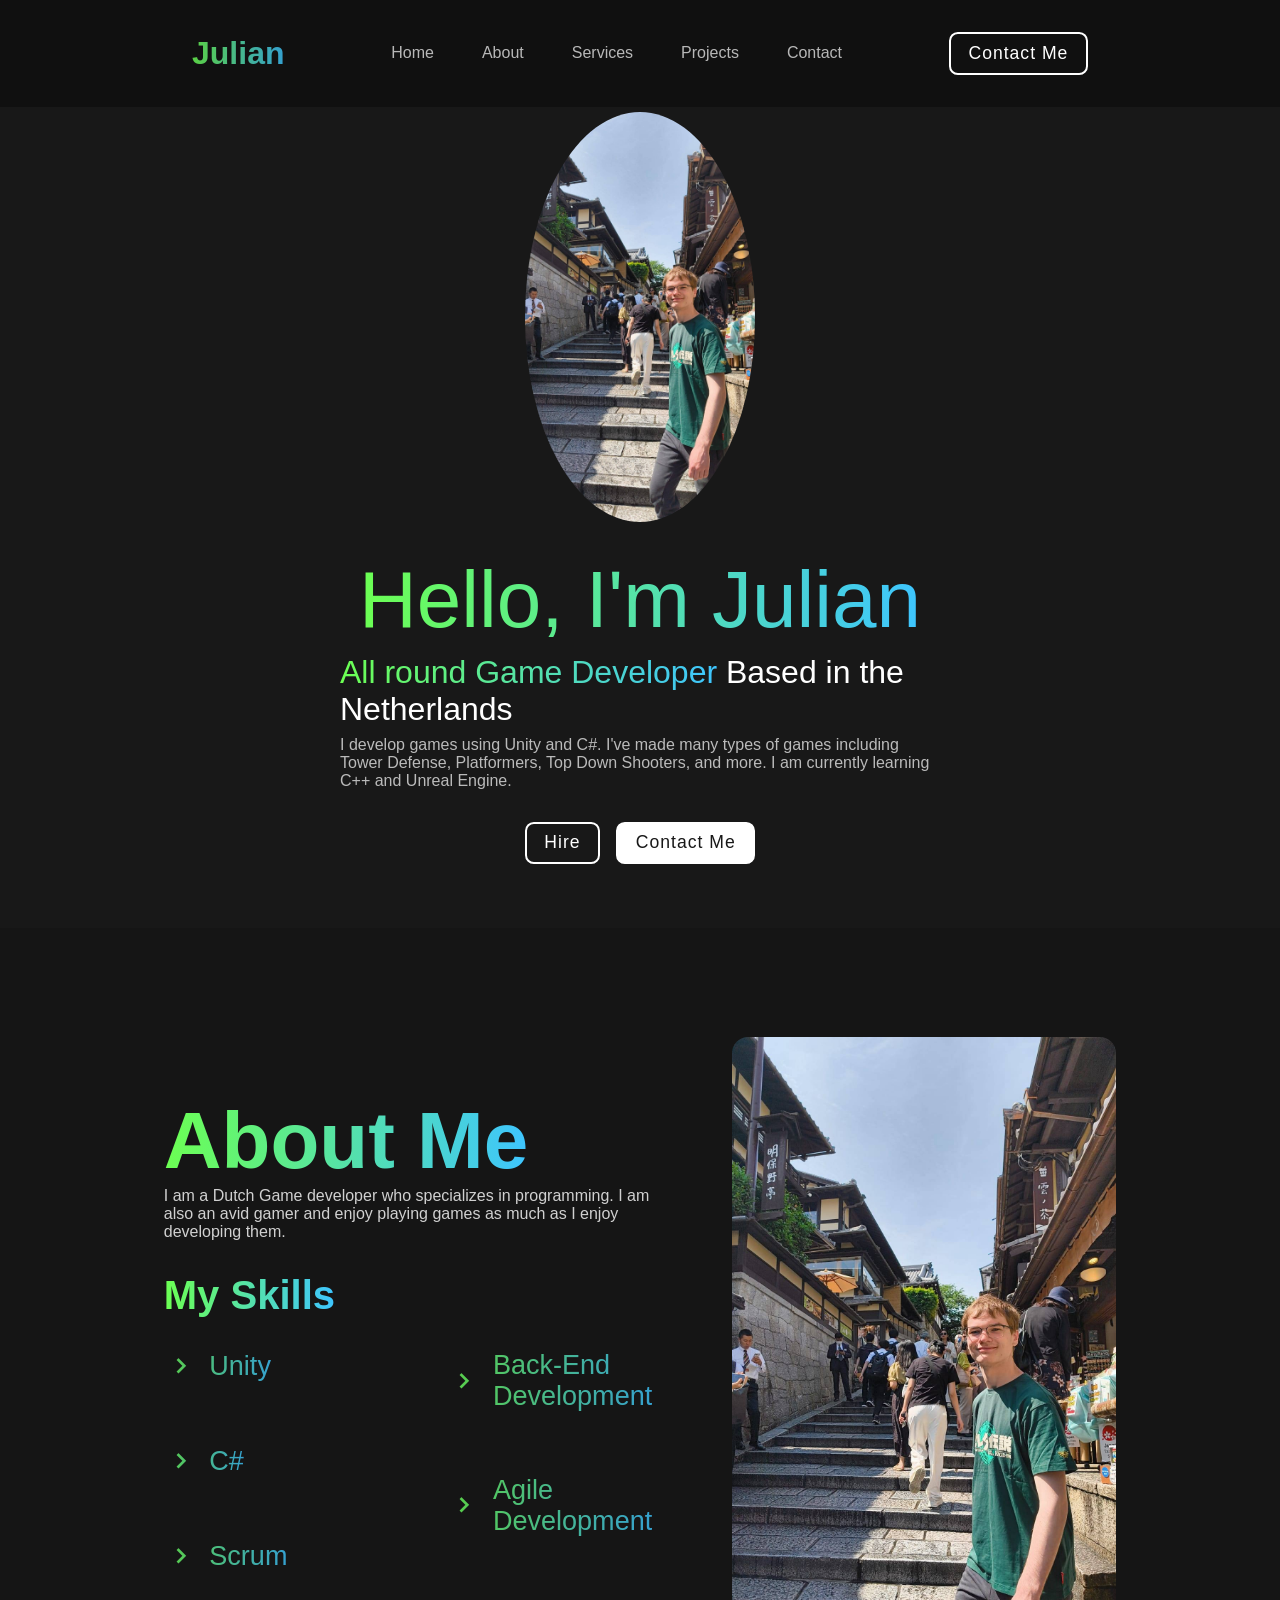
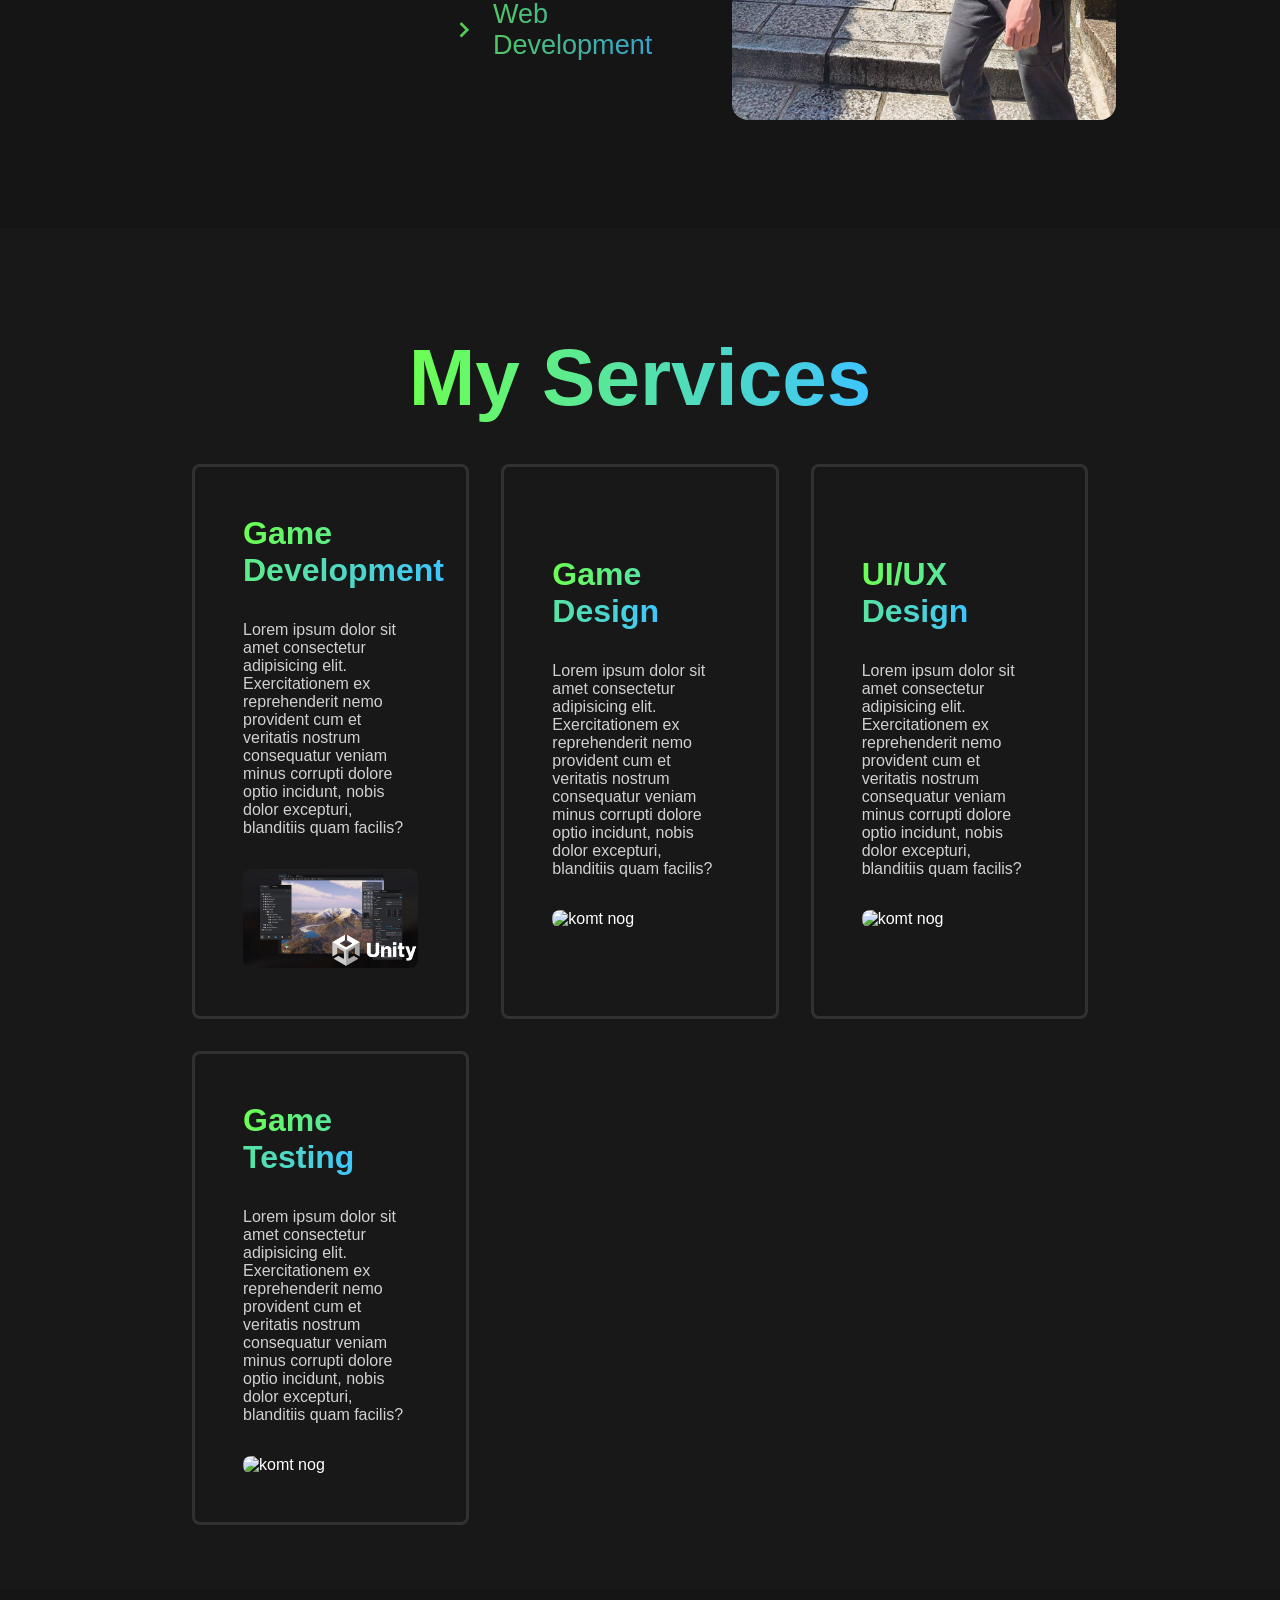
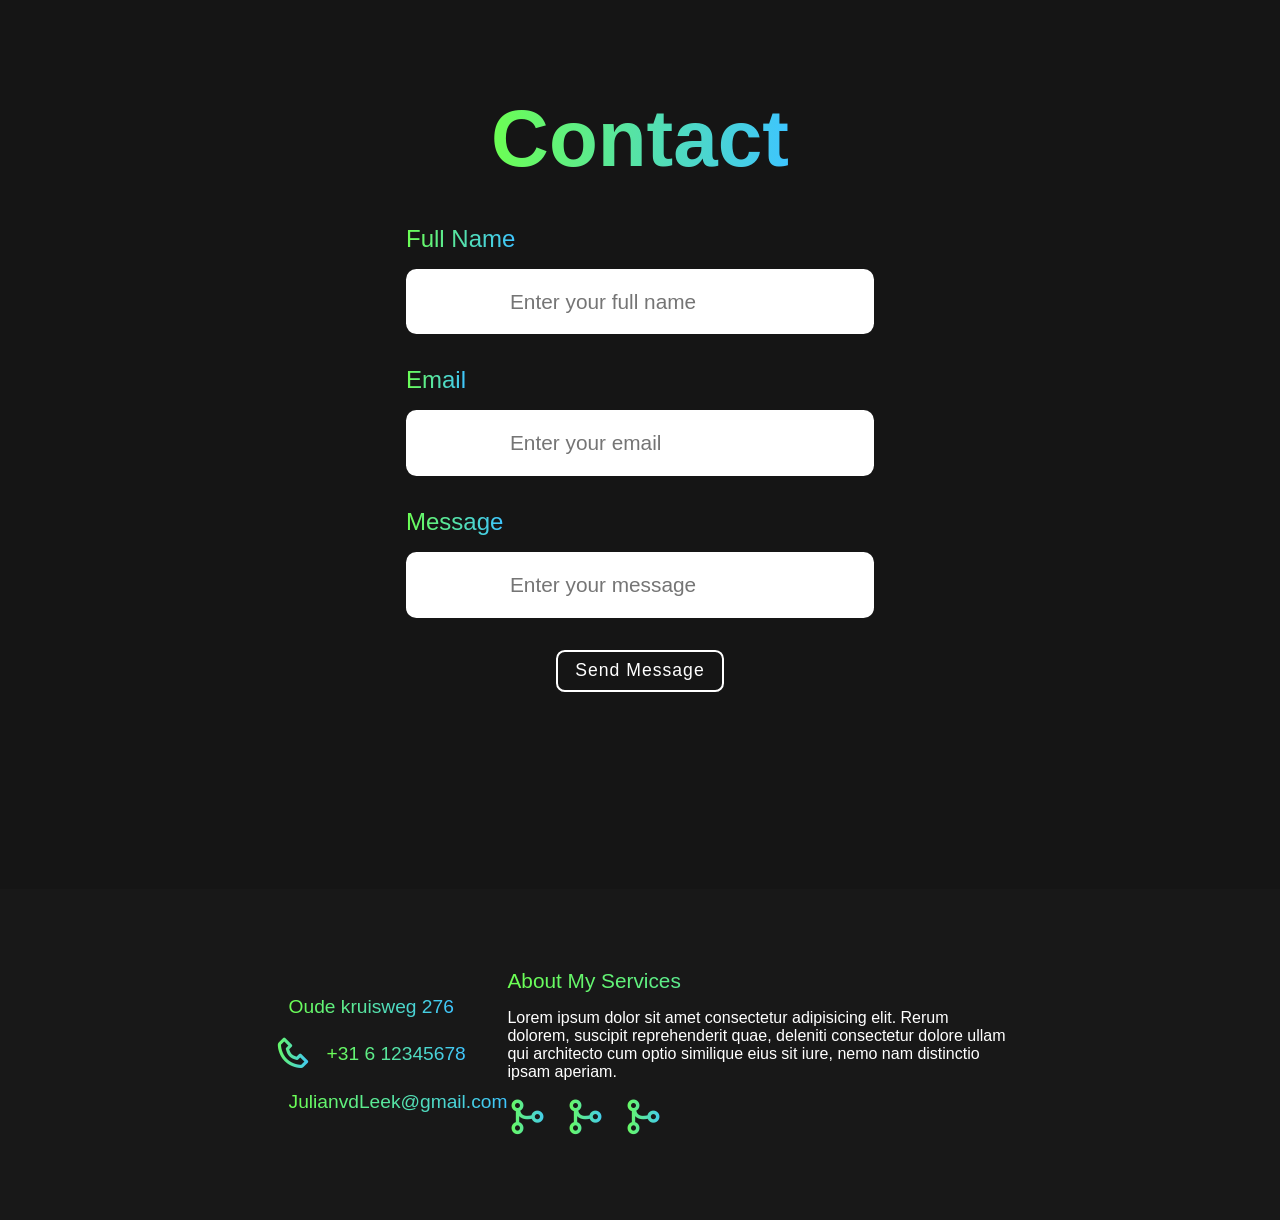
==== Portfolio/index.html @ 41bb836f "Add images to portfolio and update content for clarity" ====
<!DOCTYPE html>
<html lang="en">
<head>
    <meta charset="UTF-8">
    <meta name="viewport" content="width=device-width, initial-scale=1.0">
    <link rel="stylesheet" href="style.css">
    <link href='https://unpkg.com/boxicons@2.1.4/css/boxicons.min.css' rel='stylesheet'>
    <title>Portfolio Julian</title>
</head>
<body class="Body">
    <nav>
       <a href="#" class="logo"><span>Julian</span></a> 
       <ul class="links">
        <a href="#home">Home</a>
        <a href="#about">About</a>
        <a href="#services">Services</a>
        <a href="#projects">Projects</a>
        <a href="#contact">Contact</a>
       </ul>

       <i class="bx bx-menu-right" id="menu"></i>

       <a href="#contact" class="btn">Contact Me</a>
    </nav>

    <section id="home">
        <img src="Images/IMG-20250514-WA0024.jpg" alt="working on it">

        <div class="info-box">
            <h1><span>Hello, I'm Julian</span></h1>
            <h3><span>All round Game Developer</span>
                Based in the Netherlands</h3>
            <p>I develop games using Unity and C#. I've made many types of games including Tower Defense, Platformers, Top Down Shooters, and more. I am currently learning C++ and Unreal Engine. </p>
        </div>

        <div class="btn-box">
            <div class="btn">Hire</div>
            <div class="btn">Contact Me</div>
        </div>
    </section>

    <section id="about">
        <div class="about-box">
            <div class="about-info">
                <h1><span>About Me</span></h1>
                <p>I am a Dutch Game developer who specializes in programming. I am also an avid gamer and enjoy playing games as much as I enjoy developing them.</p>
            </div>
            <h2><span>My Skills</span></h2>

            <div class="skills">
                <ul>
                    <li>
                        <span><i class="bx bx-chevron-right"></i> Unity</span>
                    </li>
                                        
                    <li>
                        <span><i class="bx bx-chevron-right"></i> C#</span>
                    </li>

                    <li>
                        <span><i class="bx bx-chevron-right"></i> Scrum</span>
                    </li>   
                </ul>

                        <ul>
                    <li>
                        <span><i class="bx bx-chevron-right"></i> Back-End Development</span>
                    </li>
                                        
                    <li>
                        <span><i class="bx bx-chevron-right"></i> Agile Development</span>
                    </li>

                    <li>
                        <span><i class="bx bx-chevron-right"></i> Web Development</span>
                    </li>   
                </ul>
            </div>
        </div>

        <img src="Images/IMG-20250514-WA0024.jpg" alt="Komt nog">
    </section>

    <section id="services">
        <h1 class="header"><span>My Services</span></h1>

        <div class="services-container">
            <div class="box">
                <h1><span>Game Development</span></h1>
                <p>Lorem ipsum dolor sit amet consectetur adipisicing elit. Exercitationem ex reprehenderit nemo provident cum et veritatis nostrum consequatur veniam minus corrupti dolore optio incidunt, nobis dolor excepturi, blanditiis quam facilis?</p>
                <img src="Images/unity-engine-landscape-swimlane.png" alt="komt nog">
            </div>
                <div class="box">
                <h1><span>Game Design</span></h1>
                <p>Lorem ipsum dolor sit amet consectetur adipisicing elit. Exercitationem ex reprehenderit nemo provident cum et veritatis nostrum consequatur veniam minus corrupti dolore optio incidunt, nobis dolor excepturi, blanditiis quam facilis?</p>
                <img src="" alt="komt nog">
            </div>
                <div class="box">
                <h1><span>UI/UX Design</span></h1>
                <p>Lorem ipsum dolor sit amet consectetur adipisicing elit. Exercitationem ex reprehenderit nemo provident cum et veritatis nostrum consequatur veniam minus corrupti dolore optio incidunt, nobis dolor excepturi, blanditiis quam facilis?</p>
                <img src="" alt="komt nog">
            </div>
                <div class="box">
                <h1><span>Game Testing</span></h1>
                <p>Lorem ipsum dolor sit amet consectetur adipisicing elit. Exercitationem ex reprehenderit nemo provident cum et veritatis nostrum consequatur veniam minus corrupti dolore optio incidunt, nobis dolor excepturi, blanditiis quam facilis?</p>
                <img src="" alt="komt nog">
            </div>
        </div>

    </section>

    <section id="contact">
        <h1 class="header"><span>Contact</span></h1>

        <form action="#">
            <div class="input-box">
                <span>Full Name</span>
                <input type="text" placeholder="Enter your full name">
            </div>
                <div class="input-box">
                <span>Email</span>
                <input type="email" placeholder="Enter your email">
            </div>
                <div class="input-box">
                <span>Message</span>
                <input type="text" placeholder="Enter your message">
            </div>
            <div class="btn">Send Message</div>
        </form>
    </section>

    <footer>
        <div class="col-left">
            <div class="col-box">
                <span><i class="bx bx-location"></i></span>
                <span>Oude kruisweg 276</span>
            </div>
            <div class="col-box">
                <span><i class="bx bx-phone"></i></span>
                <span>+31 6 12345678</span>
            </div>
                <div class="col-box">
                <span><i class="bx bx-mail-open"></i></span>
                <span>JulianvdLeek@gmail.com</span>
            </div>
        </div>
         <div class="col-right">
            <span>About My Services</span>
            <p>Lorem ipsum dolor sit amet consectetur adipisicing elit. Rerum dolorem, suscipit reprehenderit quae, deleniti consectetur dolore ullam qui architecto cum optio similique eius sit iure, nemo nam distinctio ipsam aperiam.</p>
            <div class="social-icons">
               <span><i class="bx bx-git-merge"></i></span> 
               <span><i class="bx bx-git-merge"></i></span> 
               <span><i class="bx bx-git-merge"></i></span> 

            </div>
    </footer>
    <script src="script.js"></script>
</body>
</html>
---- Portfolio/style.css ----
*{
    padding: 0;
    margin: 0;
    box-sizing: border-box;
    text-decoration: none;
    list-style: none;
    scroll-behavior: smooth;
    font-family: Arial, sans-serif;
}
:root{
    --background: rgb(24, 24, 24);
    --second-background: rgb(21, 21, 21);
}
body{
    background: var(--background);
    min-height: 100vh;
}
nav{
    position: fixed;
    top: 0;
    width: 100%;
    padding: 2em 15%;
    display: flex;
    align-items: center;
    justify-content: space-between;
    background-color: rgba(15, 15, 15, 0.8);
    backdrop-filter: blur(10px);
    z-index: 1000;
}
ul{
    display: flex;
    align-items: center;
    gap: 3em;
}
nav ul a{
    color: white;
    opacity: 0.7;
    transition: 0.3s ease;
}
nav ul a:hover{
    opacity: 1;
}
.logo{
    color: white;
    font-size: 2em;
    font-weight: 800;
    opacity: 0.8;
    transition: 0.2s ease-in-out;
}
.logo:hover{
    opacity: 1;
}
.btn{
    padding: 0.5em 1em;
    color: rgb(255, 255, 255);
    font-weight: 500;
    letter-spacing: 1px;
    border-radius: 0.5em;
    font-size: 1.1em;
    border: 2px solid rgb(255, 255, 255);
    cursor: pointer;
    transition: 0.3s ease-in-out;
}
.btn:hover{
    background-color: white;
    color: var(--background)
}
span{
    background: linear-gradient(to right, #6cff52, #3ec5ff);
    background-clip: text;
    color: transparent;
}
#menu{
    color: white;
    font-size: 3em;
    display: none;
}
section{
    min-height: 100vh;
    padding: 5% 15%;
}
#home{
    display: flex;
    flex-direction: column;
    align-items: center;
    justify-content: center;
    gap: 2em;
    color: white;   
}
#home img{
    width: 18vw;
    border-radius: 50%;
    margin-top: 3em;
}
.info-box{
    display: flex;
    flex-direction: column;
    align-items: center;
    gap: 0.5em;
    max-width: 600px;
}
.info-box h1{
    font-size: 5em;
    font-weight: 500;
}
.info-box h3{
    font-size: 2em;
    font-weight: 400;
}
.info-box p{
    opacity: 0.7;
}
.btn-box{
    display: flex;
    gap: 1em;
}
.btn-box .btn:nth-of-type(2){
    background-color: white;
    color: var(--background);
}
.btn-box .btn:nth-of-type(2):hover{
    background-color: var(--background);
    color: white;
}
#about{
    background-color: var(--second-background);
    display: flex;
    align-items: center;
    justify-content: center;
    gap: 5em;
}
#about img{
    width: 30vw;
    border-radius: 1em;
}
.about-box{
    text-align: left;
    display: flex;
    flex-direction: column;
    gap: 2em;
}
.about-box h1{
    font-size: 5em;
}
.about-box p{
    color: white;
    opacity: 0.8;
}
.skills{
    display: flex;
    text-align: left;
    gap: 10em;
}
.skills ul{
    font-size: 1.3em;
    font-weight: 500;
    display: flex;
    flex-direction: column;
    color: white;
    opacity: 0.8;
    align-items: baseline;
}
.skills ul li span{
    display: flex;
    align-items: center;
    gap: 0.5em;
    font-size: 1.3em;
    transition: 0.3s ease-in-out;
}
.skills ul li:hover{
    transform: translateX(10px);
}
.skills ul li i{
    font-size: 1.2em; 
}
.about-box h2{
    font-size: 2.5em;
}
#services{
    background-color: var(--background);
}
.header{
    text-align: center;
    font-size: 5em;
    margin: 0.5em 0;
}
.services-container{
    display: grid;
    grid-template-columns: repeat(auto-fit, minmax(250px, 1fr));
    gap: 2em;
}
.box{
    border: 3px solid rgb(49, 49, 49);
    border-radius: 0.5em;
    display: flex;
    flex-direction: column;
    justify-content: center;
    overflow: hidden;
    object-fit: cover;
    padding: 3em;
    gap: 2em;
    color: white;
    cursor: pointer;
    transition: 0.3s ease-in-out;
}
.box:hover{
    border: 3px solid rgb(100, 100, 100);
}
.box p{
    opacity: 0.8;
}
.box h1{
    font-size: 2em;
}
.box img{
    min-width: 25px;
    border-radius: 0.5em;
}
#contact{
    background-color: var(--second-background);
}
form{
    display: flex;
    flex-direction: column;
    align-items: center;
    justify-content: center;
    gap: 2em;
}
form .input-box{
    display: flex;
    flex-direction: column;
    align-items: baseline;
    gap: 1em;
}
.input-box span{
    font-size: 1.5em;
} 
form input{
    font-size: 1.3em;
    padding: 1em 5em;
    border-radius: 0.5em;
    border: none;
    outline: none;
}
form input:focus{
    background-color: rgb(229, 229, 229);
}
footer{
    display: flex;
    align-items: center;
    justify-content: center;
    padding: 10em;
    bottom: 0;
    background-color: var(--background);
    width: 100%;
    padding: 5em 15%;
}
.col-left{
    display: flex;
    flex-direction: column;
    gap: 1em;
}
.col-box{
    display: flex;
    align-items: center;
    gap: 1em;
}
.col-box i{
    font-size: 2em;
}
.col-box span{
    font-size: 1.2em;
}
.col-right{
    display: flex;
    flex-direction: column;
    gap: 1em;
    color: white;
    max-width: 500px;
}   
.col-right span{
    font-size: 1.3em;
}
.col-right .social-icons{
    display: flex;
    align-items: baseline;
    justify-content: left;
    gap: 1em;
}
.col-right .social-icons i{
    font-size: 2em;
    transition: 0.2s ease-in-out;
    cursor: pointer;
}
.col-right .social-icons i:hover{
    color: white;
}

@media(max-width:968px)
{
    section{
        padding: 8em 15%;
    }
    nav .btn{
        display: none;
    }
    #menu{
        display: block;
    }
    .links{
        position: absolute;
        top: 100%;
        right: 0;
        width: 100%;
        padding: 1em 3em;
        display: flex;
        flex-direction: column;
        text-align: center;
        background-color: rgba(0, 0, 0, 0.9);
        display: none;
    }
    .links a{
        margin: 2em 0;
        display: block;
        font-size: 1.5em;
        color: white;
    }
    .links.active{
        display: block;
    }

    #home h1{
        font-size: 4em;
    }
    #home h3{
        font-size: 2em;
    }
    #home img{
        width: 24vw;
    }

    #about{
        flex-direction: column;
    }
    #about img{
        width: 32vw;
    }
    #about h1{
        font-size: 3em;
    }
    #about ul{
        font-size: 1em;
    }

}
@media(max-width:768px)
{
    #home h1{
        font-size: 2.5em;
    }
    #home h3{
        font-size: 1.5em;
    }
    #home img{
        width: 32vw;
    }

    #about .skills{
        gap: 3em
    }
    #services .header{
        font-size: 3em;
    }
    #contact .header{
        font-size: 3em;
    }

    #contact .input-box span{
        padding: 1.2em;
    }
    .input-box input{
        padding: 0.5em 1em;
    }
    footer{
        flex-direction: column;
        gap: 5em;
        align-items: baseline;
    }
}
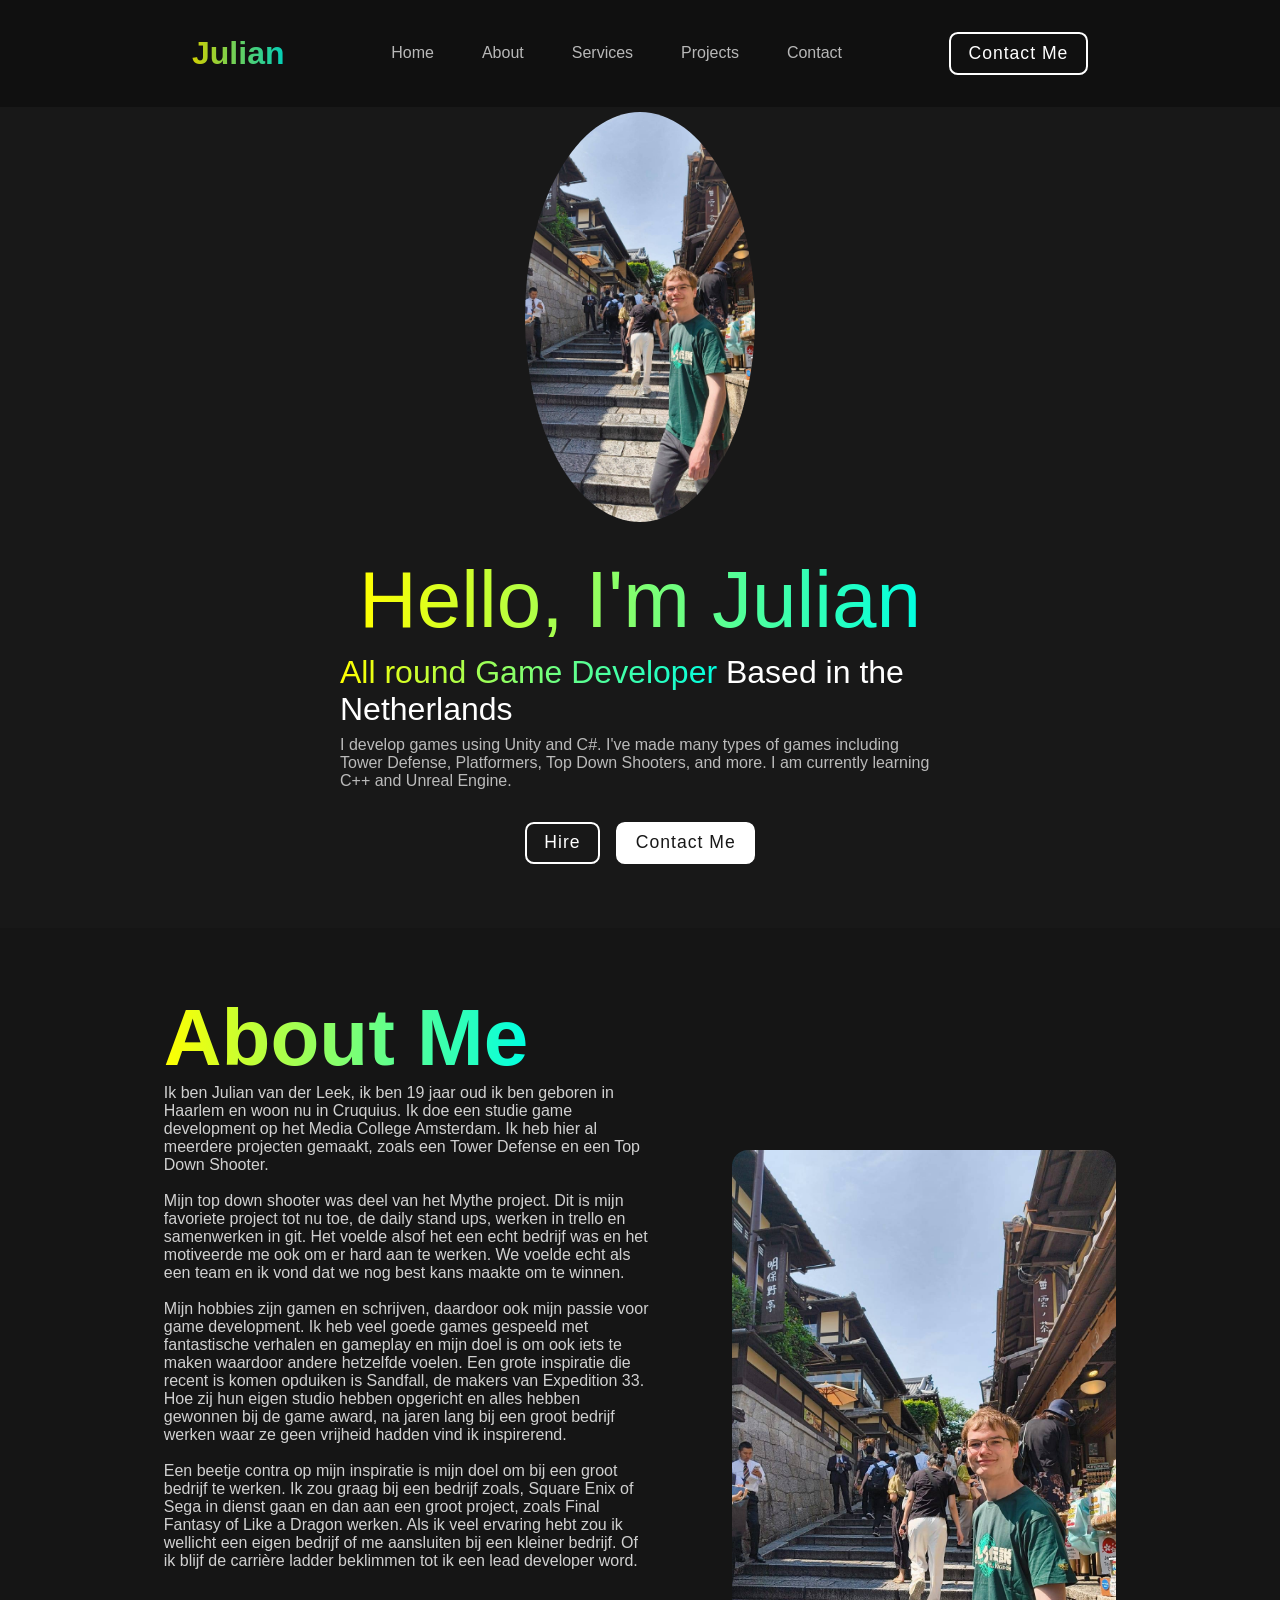
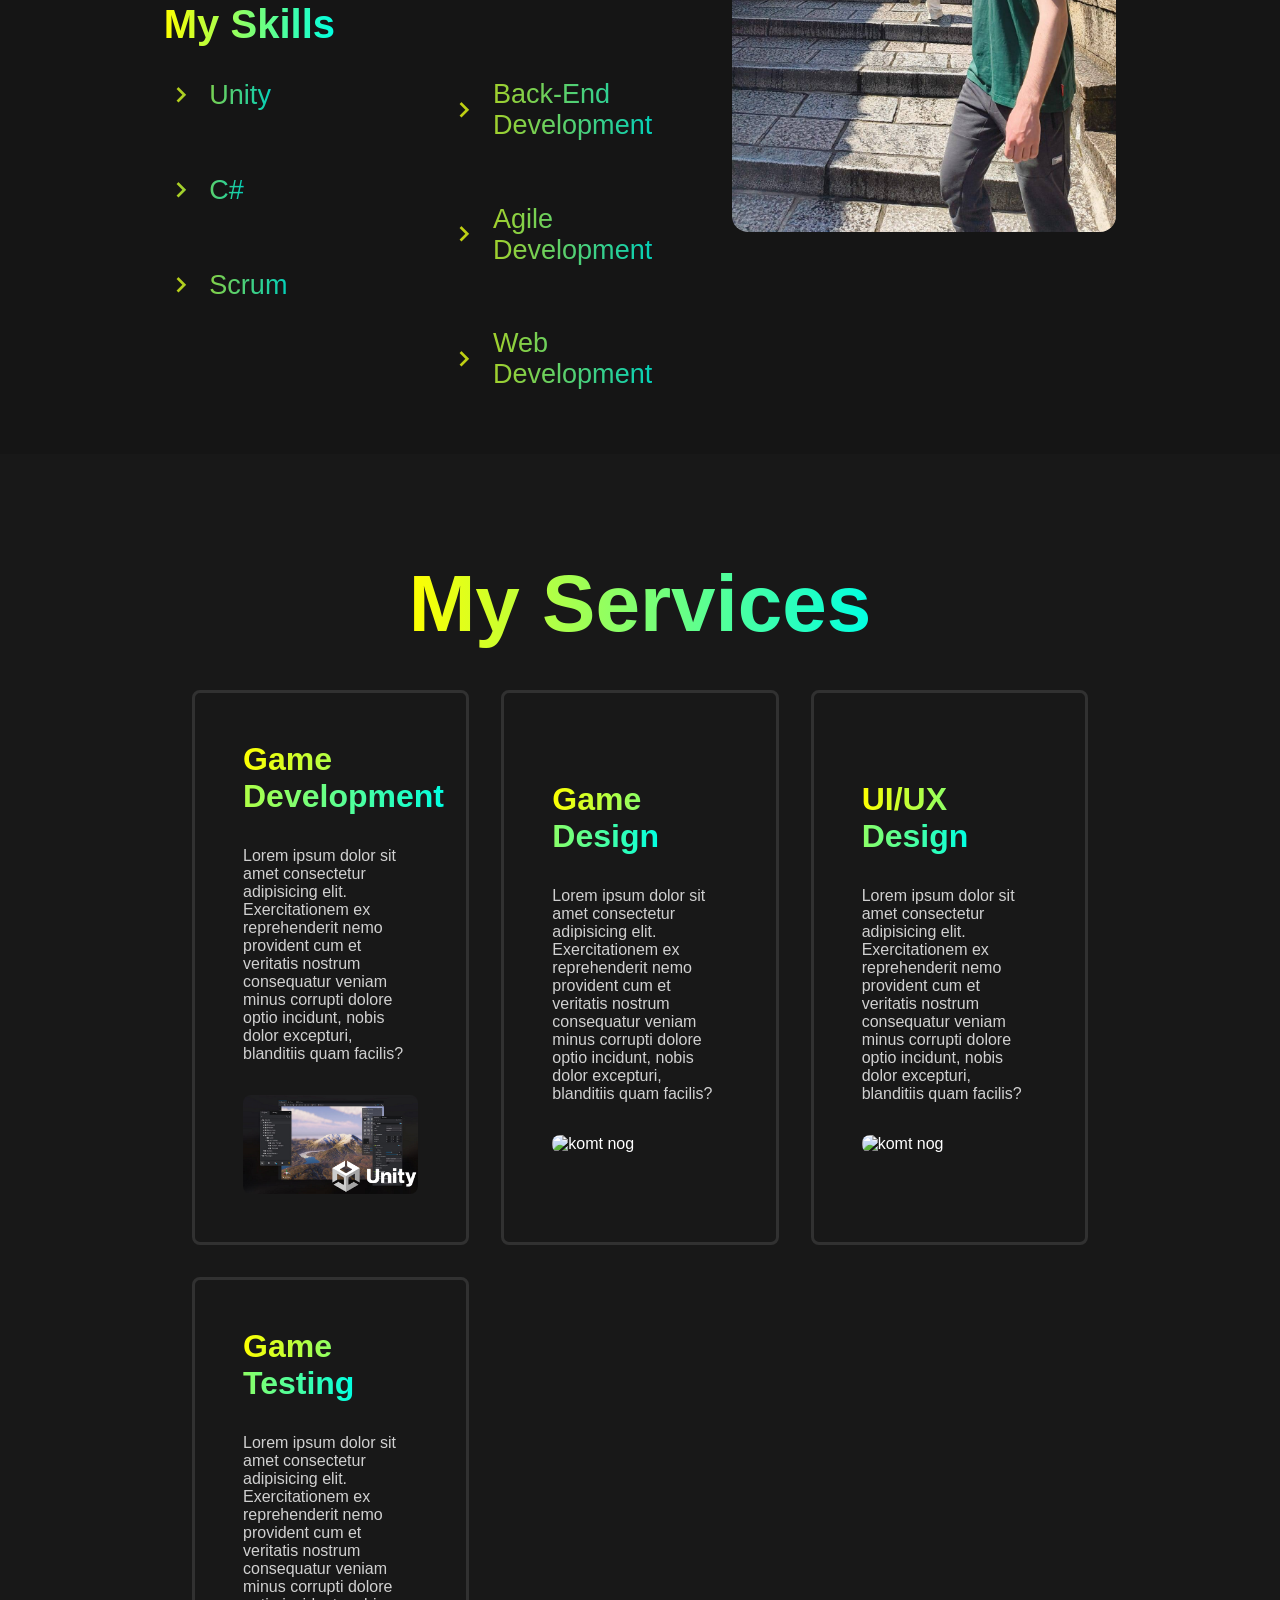
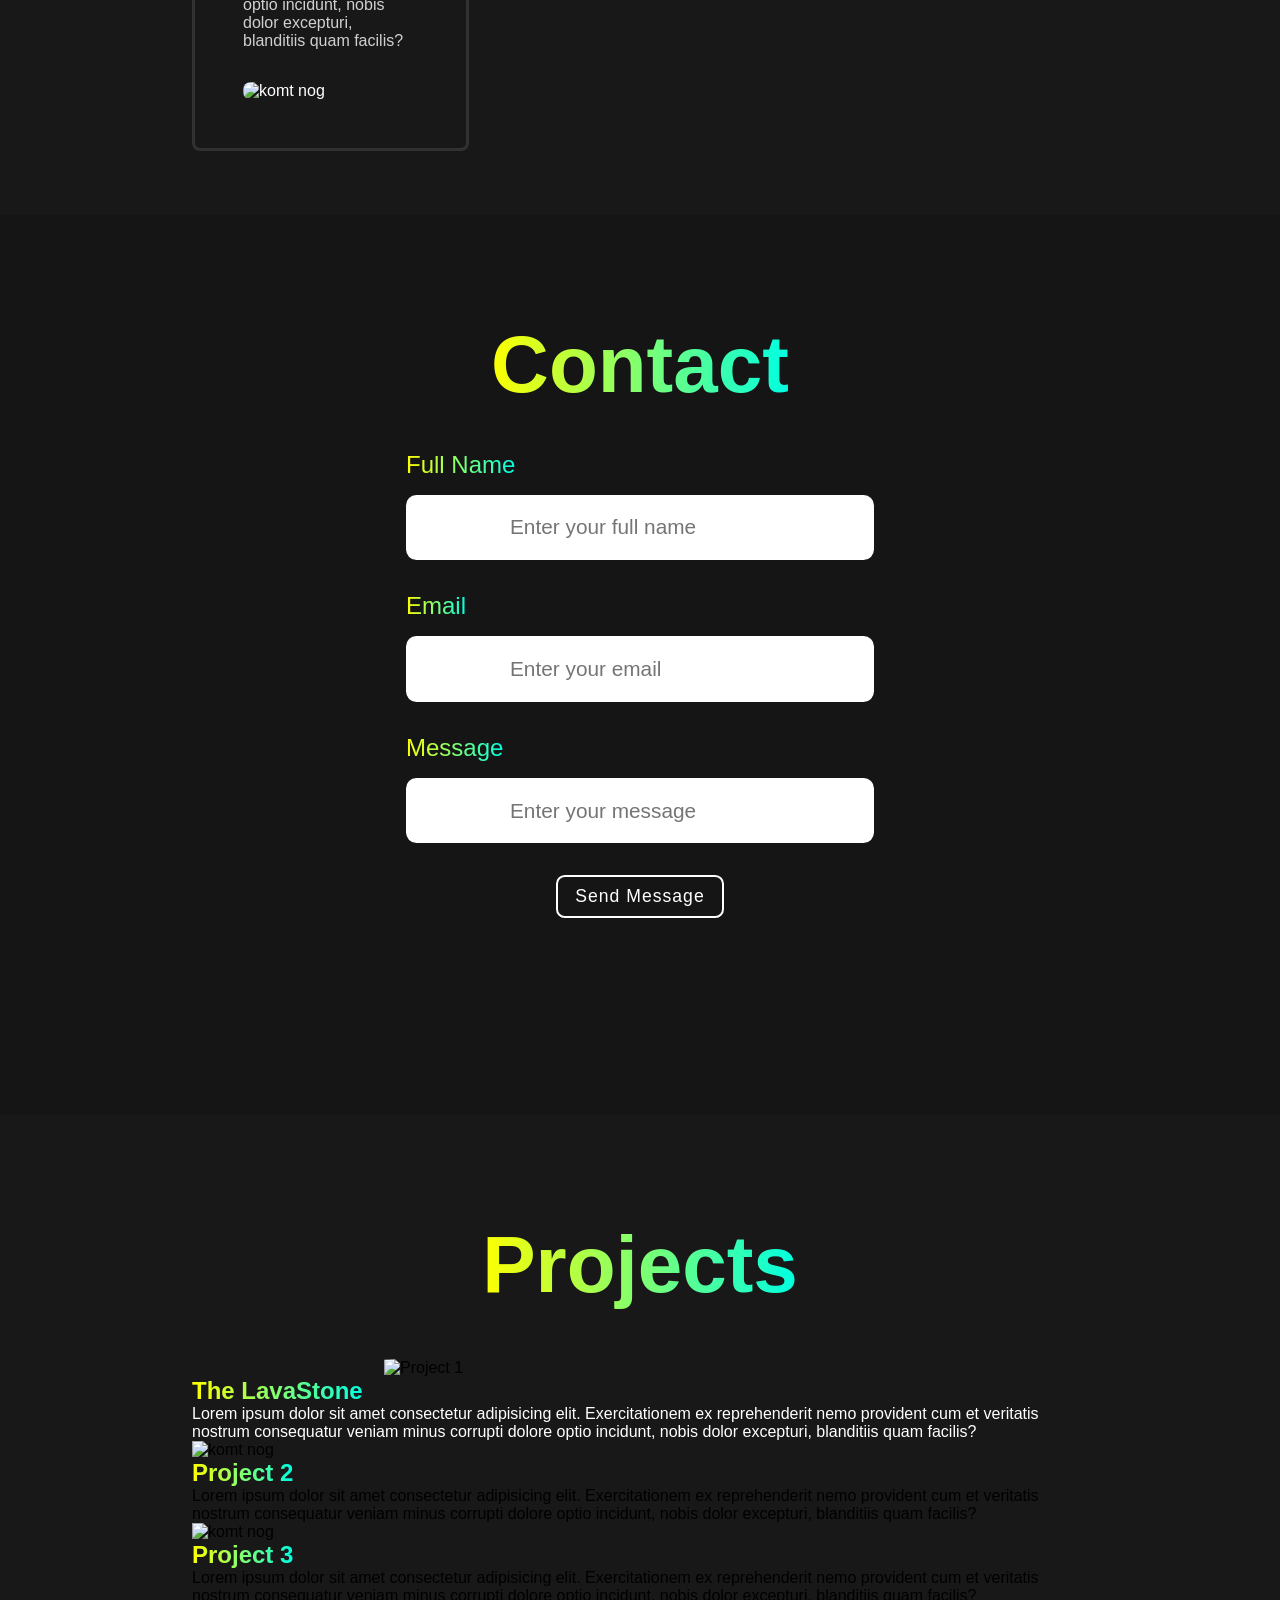
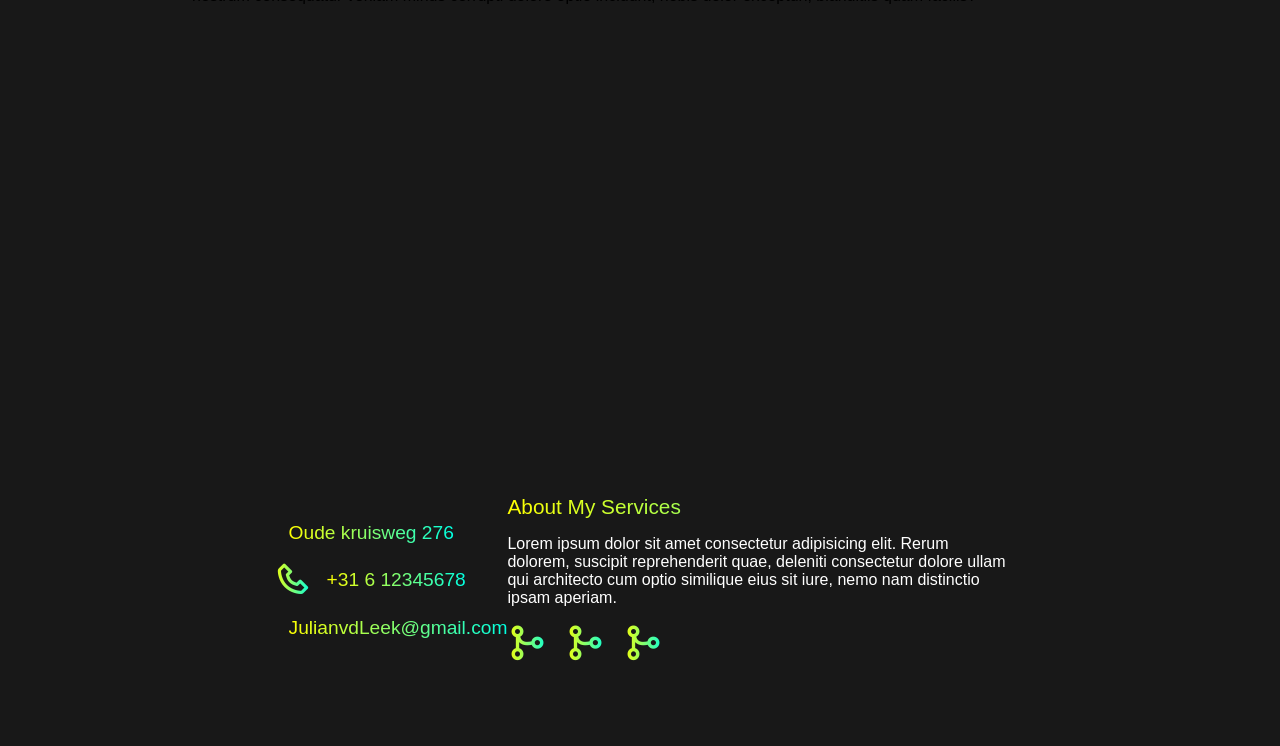
==== commit 03404dce: "Update portfolio with detailed 'About Me' section, add 'Projects' section, and modify styles for bet" ====
--- a/Portfolio/index.html
+++ b/Portfolio/index.html
@@ -43,7 +43,8 @@
         <div class="about-box">
             <div class="about-info">
                 <h1><span>About Me</span></h1>
-                <p>I am a Dutch Game developer who specializes in programming. I am also an avid gamer and enjoy playing games as much as I enjoy developing them.</p>
+                <p>Ik ben Julian van der Leek, ik ben 19 jaar oud ik ben geboren in Haarlem en woon nu in Cruquius. Ik doe een studie game development op het Media College Amsterdam. Ik heb hier al meerdere projecten gemaakt, zoals een Tower Defense en een Top Down Shooter. <br> <br> Mijn top down shooter was deel van het Mythe project. Dit is mijn favoriete project tot nu toe, de daily stand ups, werken in trello en samenwerken in git. Het voelde alsof het een echt bedrijf was en het motiveerde me ook om er hard aan te werken. We voelde echt als een team en ik vond dat we nog best kans maakte om te winnen. <br> <br> Mijn hobbies zijn gamen en schrijven, daardoor ook mijn passie voor game development. Ik heb veel goede games gespeeld met fantastische verhalen en gameplay en mijn doel is om ook iets te maken waardoor andere hetzelfde voelen. Een grote inspiratie die recent is komen opduiken is Sandfall, de makers van Expedition 33. Hoe zij hun eigen studio hebben opgericht en alles hebben gewonnen bij de game award, na jaren lang bij een groot bedrijf werken waar ze geen vrijheid hadden vind ik inspirerend. <br> <br> Een beetje contra op mijn inspiratie is mijn doel om bij een groot bedrijf te werken. Ik zou graag bij een bedrijf zoals, Square Enix of Sega in dienst gaan en dan aan een groot project, zoals Final Fantasy of Like a Dragon werken. Als ik veel ervaring hebt zou ik wellicht een eigen bedrijf of me aansluiten bij een kleiner bedrijf. Of ik blijf de carrière ladder beklimmen tot ik een lead developer word.
+</p>
             </div>
             <h2><span>My Skills</span></h2>
 
@@ -108,7 +109,6 @@
         </div>
 
     </section>
-
     <section id="contact">
         <h1 class="header"><span>Contact</span></h1>
 
@@ -127,6 +127,25 @@
             </div>
             <div class="btn">Send Message</div>
         </form>
+    </section>
+    <section id="Projects">
+        <h1 class="header"><span>Projects</span></h1>
+        <div class="projects-container">
+            <div class="project-box">
+                <img class="Projects" src="Images/title_screen.png" alt="Project 1" >
+                <h1><span>The LavaStone</span></h1>
+                <p class="White">Lorem ipsum dolor sit amet consectetur adipisicing elit. Exercitationem ex reprehenderit nemo provident cum et veritatis nostrum consequatur veniam minus corrupti dolore optio incidunt, nobis dolor excepturi, blanditiis quam facilis?</p>
+            </div>
+            <div class="project-box">
+                <img src="" alt="komt nog">
+                <h1><span>Project 2</span></h1>
+                <p>Lorem ipsum dolor sit amet consectetur adipisicing elit. Exercitationem ex reprehenderit nemo provident cum et veritatis nostrum consequatur veniam minus corrupti dolore optio incidunt, nobis dolor excepturi, blanditiis quam facilis?</p>
+            </div>
+            <div class="project-box">
+                <img src="" alt="komt nog">
+                <h1><span>Project 3</span></h1>
+                <p>Lorem ipsum dolor sit amet consectetur adipisicing elit. Exercitationem ex reprehenderit nemo provident cum et veritatis nostrum consequatur veniam minus corrupti dolore optio incidunt, nobis dolor excepturi, blanditiis quam facilis?</p>
+            </div>
     </section>
 
     <footer>
--- a/Portfolio/style.css
+++ b/Portfolio/style.css
@@ -66,7 +66,7 @@
     color: var(--background)
 }
 span{
-    background: linear-gradient(to right, #6cff52, #3ec5ff);
+    background: linear-gradient(to right, #FFFF00, #00FFE2);
     background-clip: text;
     color: transparent;
 }
@@ -295,6 +295,20 @@
 .col-right .social-icons i:hover{
     color: white;
 }
+
+.Projects{
+    display: block;
+    width: 40vw;
+    border-radius: 5%;
+    margin-top: 3em;
+    margin-left: auto;
+    margin-right: auto;
+}
+
+.White{
+    color: white;
+}
+
 
 @media(max-width:968px)
 {
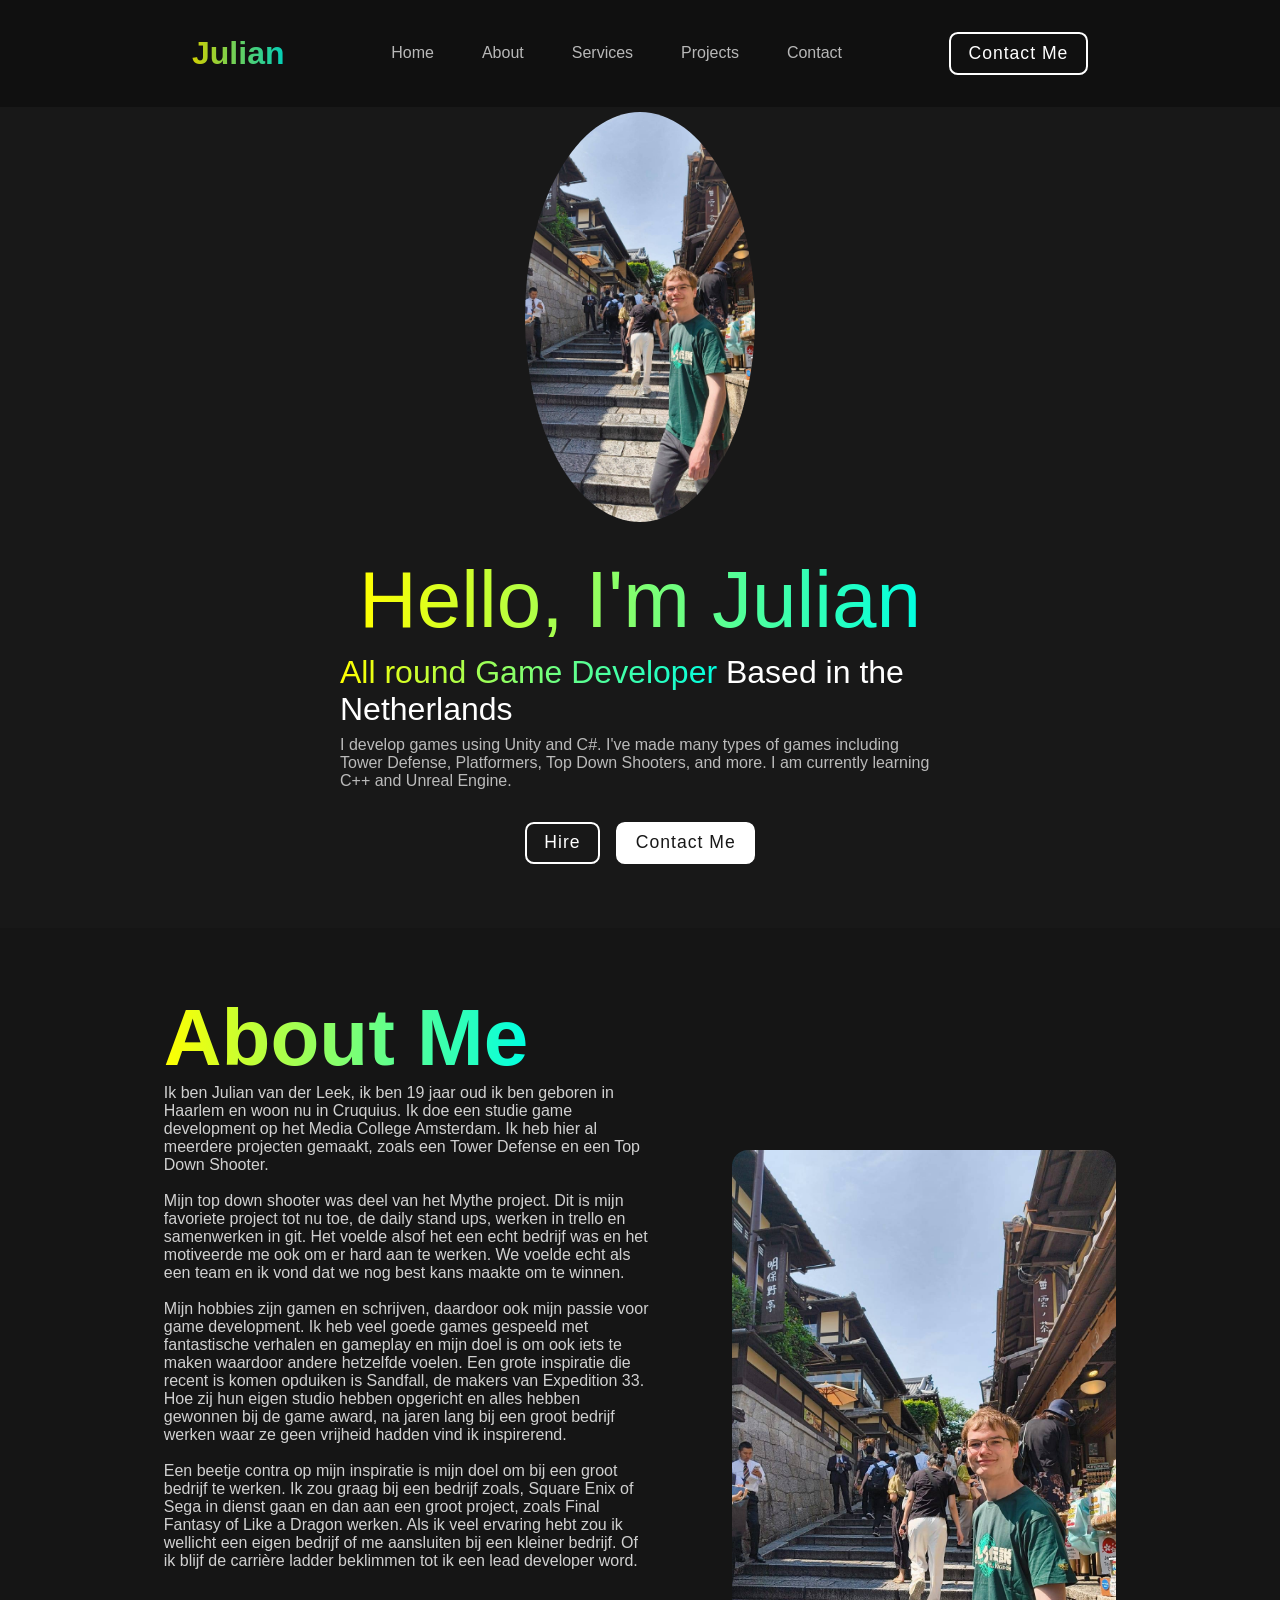
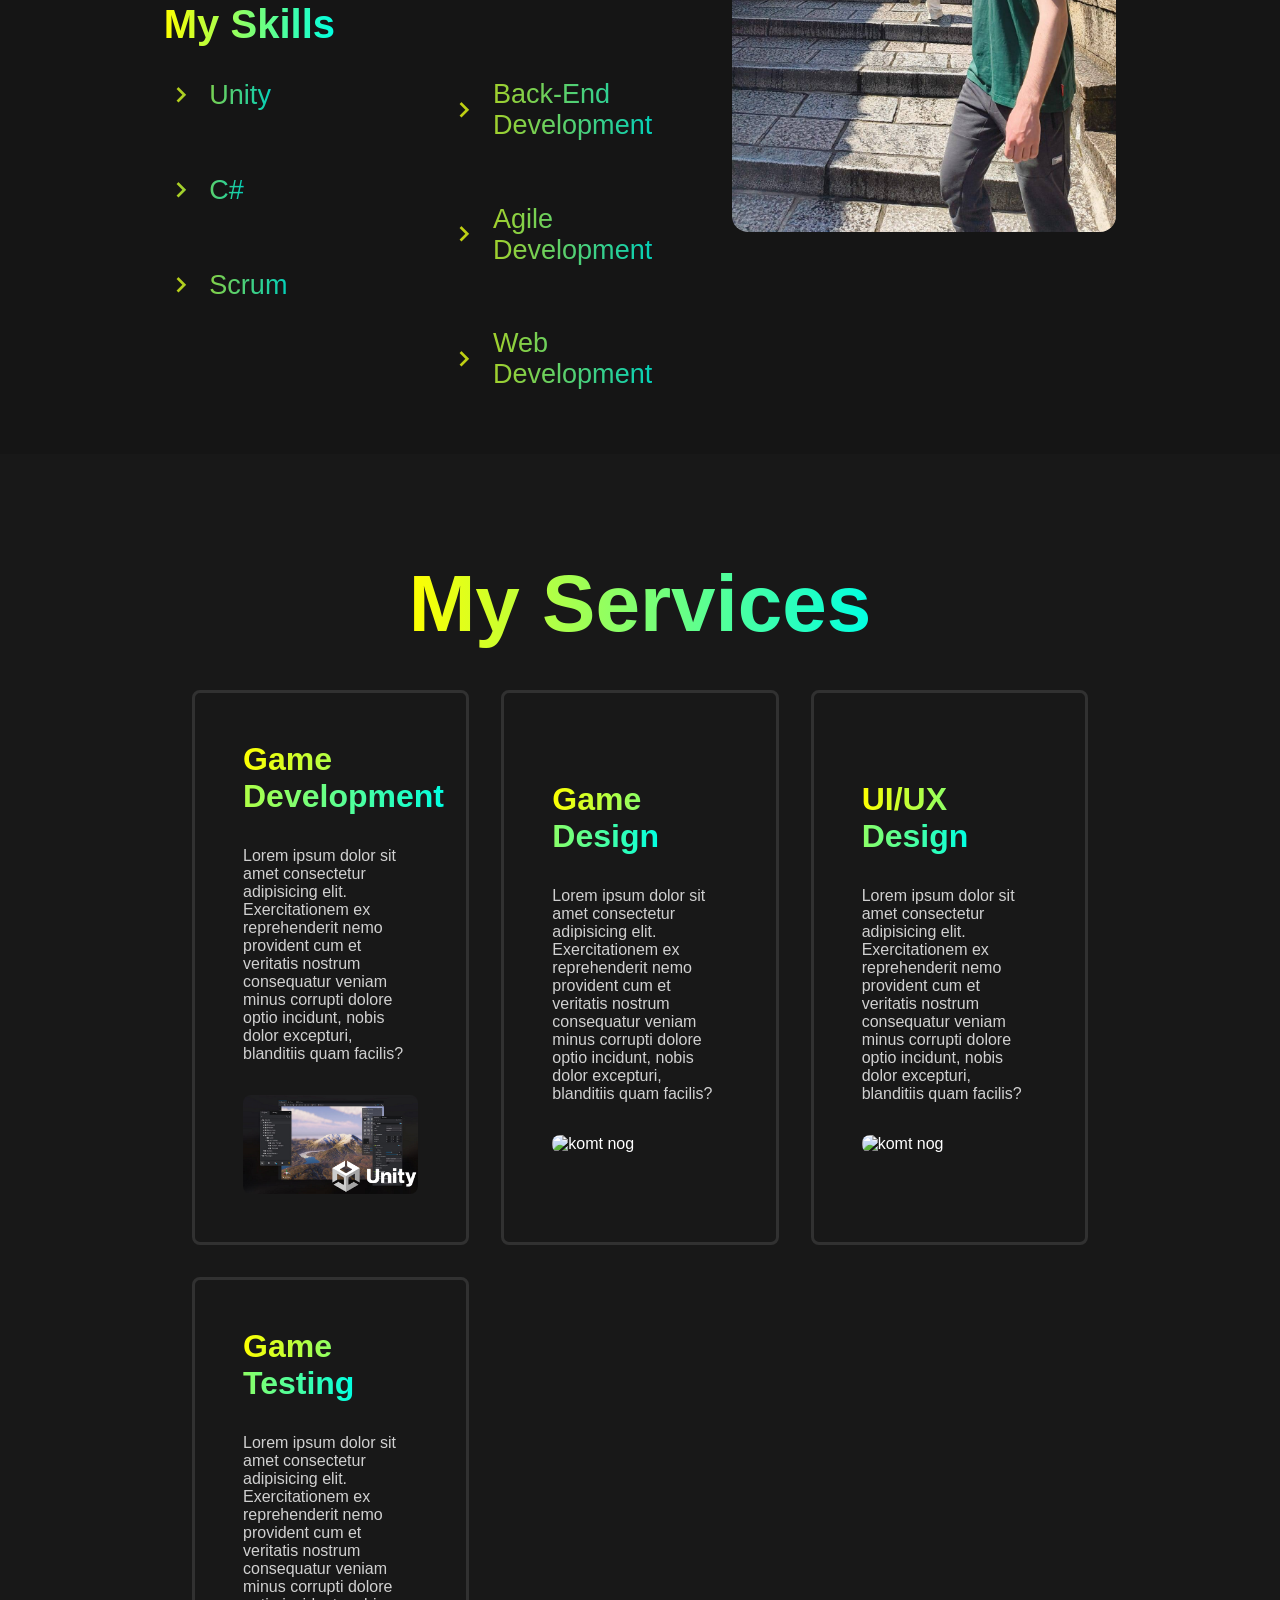
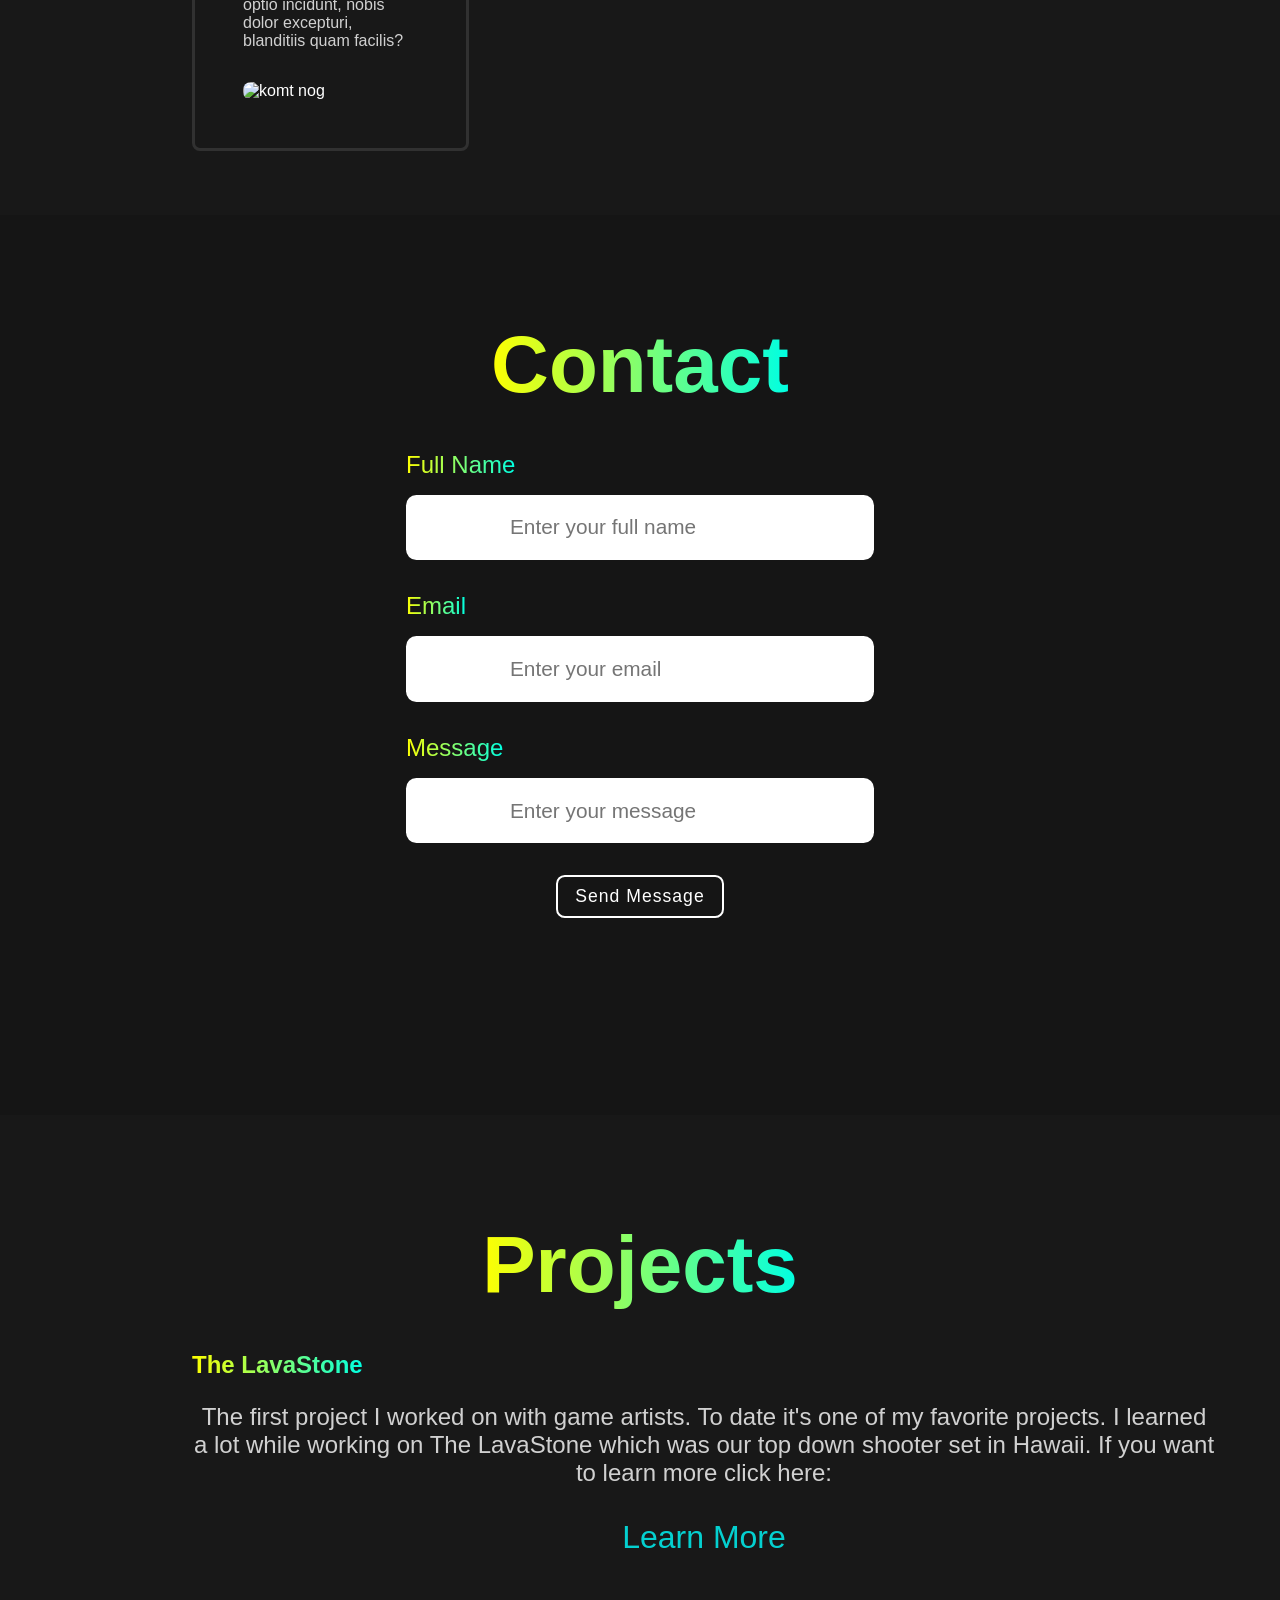
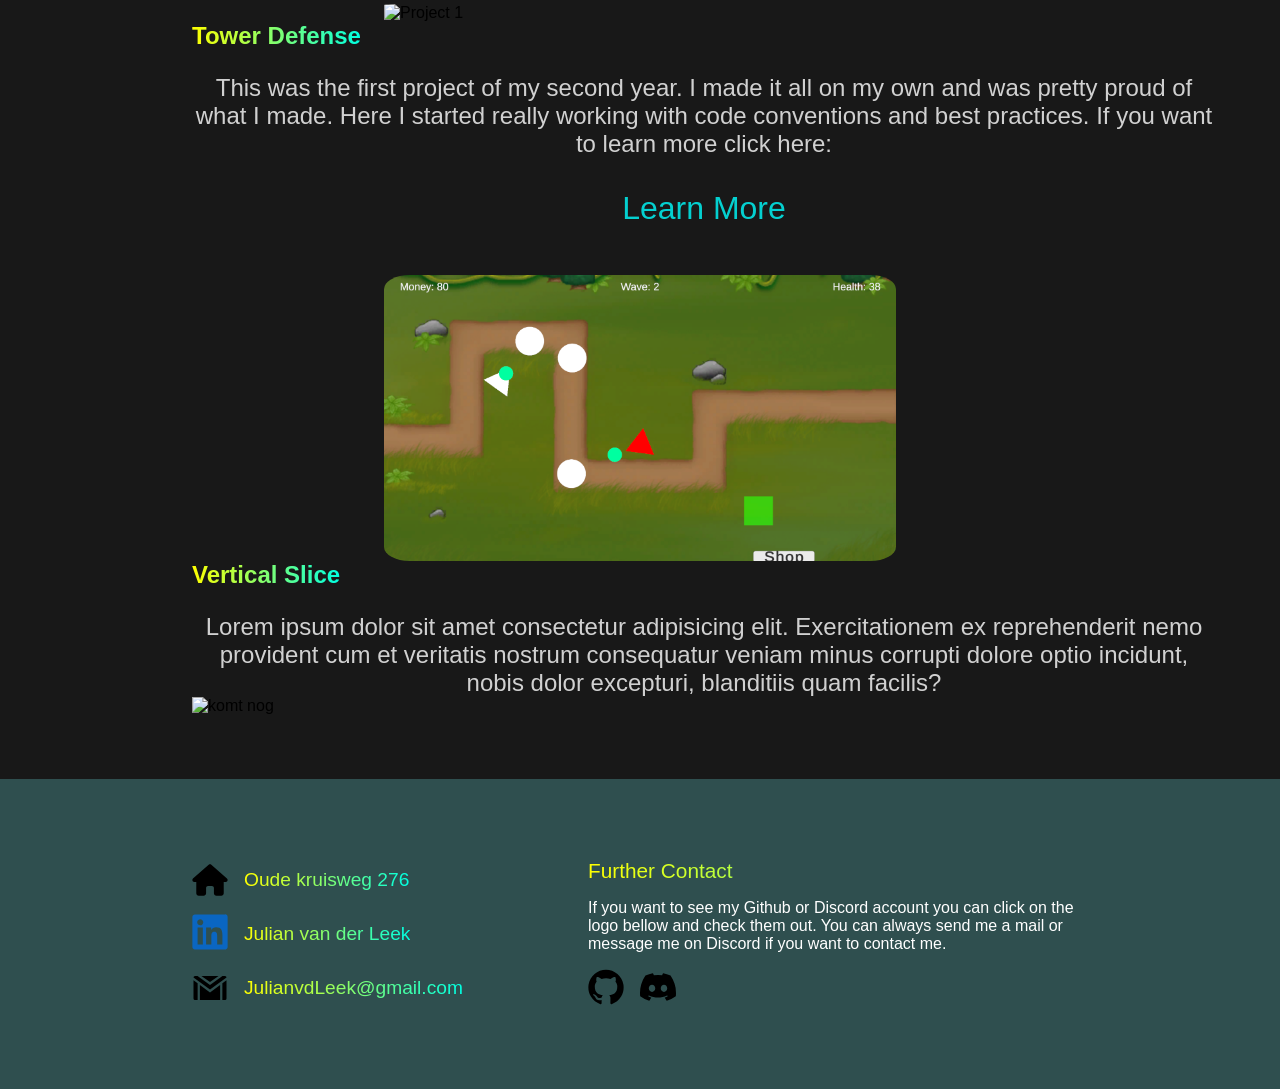
==== commit fcf05570: "Refactor Mythe Project page and add Tower Defense page - Updated navigation links in mythe.html to p" ====
--- a/Portfolio/index.html
+++ b/Portfolio/index.html
@@ -128,48 +128,60 @@
             <div class="btn">Send Message</div>
         </form>
     </section>
-    <section id="Projects">
+    <section id="projects">
         <h1 class="header"><span>Projects</span></h1>
         <div class="projects-container">
             <div class="project-box">
+                <h1><span><a href="mythe.html" class="link">The LavaStone</a></span></h1>
+                <p class="whitep">The first project I worked on with game artists. To date it's one of my favorite projects. I learned a lot while working on The LavaStone which was our top down shooter set in Hawaii. If you want to learn more click here:</p>
+                <a href="mythe.html" class="githublink">Learn More</a>
                 <img class="Projects" src="Images/title_screen.png" alt="Project 1" >
-                <h1><span>The LavaStone</span></h1>
-                <p class="White">Lorem ipsum dolor sit amet consectetur adipisicing elit. Exercitationem ex reprehenderit nemo provident cum et veritatis nostrum consequatur veniam minus corrupti dolore optio incidunt, nobis dolor excepturi, blanditiis quam facilis?</p>
             </div>
             <div class="project-box">
-                <img src="" alt="komt nog">
-                <h1><span>Project 2</span></h1>
-                <p>Lorem ipsum dolor sit amet consectetur adipisicing elit. Exercitationem ex reprehenderit nemo provident cum et veritatis nostrum consequatur veniam minus corrupti dolore optio incidunt, nobis dolor excepturi, blanditiis quam facilis?</p>
+
+                <h1><span>Tower Defense</span></h1>
+                <p class="whitep">This was the first project of my second year. I made it all on my own and was pretty proud of what I made. Here I started really working with code conventions and best practices. If you want to learn more click here:</p>
+                <a href="towerdefense.html" class="githublink">Learn More</a>
+                <img src="Images/Schermafbeelding 2026-03-31 151313.png" alt="komt nog" class="Projects">
             </div>
             <div class="project-box">
+
+                <h1><span>Vertical Slice</span></h1>
+                <p class="whitep">Lorem ipsum dolor sit amet consectetur adipisicing elit. Exercitationem ex reprehenderit nemo provident cum et veritatis nostrum consequatur veniam minus corrupti dolore optio incidunt, nobis dolor excepturi, blanditiis quam facilis?</p>
                 <img src="" alt="komt nog">
-                <h1><span>Project 3</span></h1>
-                <p>Lorem ipsum dolor sit amet consectetur adipisicing elit. Exercitationem ex reprehenderit nemo provident cum et veritatis nostrum consequatur veniam minus corrupti dolore optio incidunt, nobis dolor excepturi, blanditiis quam facilis?</p>
             </div>
     </section>
 
     <footer>
         <div class="col-left">
-            <div class="col-box">
-                <span><i class="bx bx-location"></i></span>
-                <span>Oude kruisweg 276</span>
+            <div class="col-box">  
+                <svg xmlns="http://www.w3.org/2000/svg" viewBox="0 0 16 16" id="House--Streamline-Font-Awesome" height="36" width="36">
+                <path d="M15.835888888888888 7.9863888888888885c0 0.49004166666666665 -0.4083694444444444 0.8739055555555555 -0.8711861111111111 0.8739055555555555h-0.8711833333333333l0.019055555555555555 4.361372222222222c0 0.07350555555555555 -0.0054444444444444445 0.1470111111111111 -0.01361111111111111 0.22051944444444443v0.43831388888888884c0 0.6016611111111111 -0.48731944444444447 1.0889805555555554 -1.0889833333333334 1.0889805555555554H12.574388888888889c-0.029947222222222222 0 -0.059894444444444445 0 -0.08984166666666667 -0.0027222222222222222 -0.03811388888888889 0.0027222222222222222 -0.07622777777777778 0.0027222222222222222 -0.11434166666666666 0.0027222222222222222h-1.538186111111111c-0.6016638888888889 0 -1.0889833333333334 -0.48731944444444447 -1.0889833333333334 -1.0889805555555554v-2.395758333333333c0 -0.481875 -0.3893083333333333 -0.8711861111111111 -0.8711833333333333 -0.8711861111111111h-1.7423722222222222c-0.4818722222222222 0 -0.8711833333333333 0.3893111111111111 -0.8711833333333333 0.8711861111111111v2.395758333333333c0 0.6016611111111111 -0.48731944444444447 1.0889805555555554 -1.0889833333333334 1.0889805555555554h-1.52185c-0.04083611111111111 0 -0.081675 -0.0027222222222222222 -0.12251111111111111 -0.0054444444444444445 -0.03266944444444444 0.0027222222222222222 -0.06533888888888888 0.0054444444444444445 -0.09800833333333334 0.0054444444444444445h-0.43559166666666665c-0.6016638888888889 0 -1.0889833333333334 -0.48731944444444447 -1.0889833333333334 -1.0889805555555554V10.831352777777777c0 -0.024502777777777776 0 -0.051727777777777775 0.002725 -0.07623055555555555v-1.8948277777777778H1.0311861111111111c-0.49004166666666665 0 -0.8711861111111111 -0.38114166666666666 -0.8711861111111111 -0.8739055555555555 0 -0.24502222222222222 0.081675 -0.46281944444444445 0.27224444444444446 -0.6533888888888888L7.412616666666666 1.248313888888889c0.1905722222222222 -0.19056944444444443 0.4083694444444444 -0.21779444444444443 0.5989388888888889 -0.21779444444444443s0.4083694444444444 0.054447222222222216 0.5717166666666667 0.19056944444444443L15.536419444444444 7.332999999999999c0.21779444444444443 0.19056944444444443 0.3266944444444444 0.40836666666666666 0.29946944444444445 0.6533888888888888Z" fill="#000000" stroke-width="0.0278"></path>
+            </svg> 
+            <span>Oude kruisweg 276</span>
             </div>
             <div class="col-box">
-                <span><i class="bx bx-phone"></i></span>
-                <span>+31 6 12345678</span>
+                        <a href="https://www.linkedin.com/in/julian-van-der-leek-88b08533a/" target="_blank" rel="noopener">
+                            <svg xmlns="http://www.w3.org/2000/svg" fill="none" viewBox="0 0 24 24" id="Linkedin-Icon--Streamline-Svg-Logos" height="36" width="36">
+                                <path fill="#0a66c2" d="M20.273125 20.2735H16.79115V14.820475c0 -1.300325 -0.023225 -2.97425 -1.810975 -2.97425 -1.813525 0 -2.091 1.41675 -2.091 2.879575v5.547325H9.4072V9.0595h3.3427v1.532475h0.046775c0.6816 -1.165425 1.948925 -1.861475 3.298075 -1.8114 3.529125 0 4.179825 2.32135 4.179825 5.3413l-0.00145 6.151625ZM5.4784 7.526675c-1.115975 0.0002 -2.0208 -0.904325 -2.021 -2.0203 -0.0002 -1.116 0.9043 -2.02085 2.020275 -2.02105 1.11595 -0.0002 2.020775 0.904325 2.020975 2.020325 0.0001 0.5359 -0.2127 1.049925 -0.591575 1.428925 -0.378875 0.379025 -0.892775 0.592 -1.428675 0.5921Zm1.740975 12.746825H3.733775V9.0595h3.4856v11.214ZM22.009025 0.2517525H1.98409C1.0376725 0.24107175 0.26155 0.99919 0.25 1.94562V22.05405c0.011155 0.946875 0.787215 1.70575 1.73409 1.695825H22.009025c0.94875 0.01175 1.72785 -0.747075 1.740975 -1.695825V1.94417c-0.013525 -0.9483 -0.7927 -1.7063755 -1.740975 -1.69402" stroke-width="0.25"></path>
+                            </svg>
+                        </a>
+                <span><a href="https://www.linkedin.com/in/julian-van-der-leek-88b08533a/" class="link">Julian van der Leek</a></span>
             </div>
                 <div class="col-box">
-                <span><i class="bx bx-mail-open"></i></span>
-                <span>JulianvdLeek@gmail.com</span>
+               <svg xmlns="http://www.w3.org/2000/svg" fill="none" viewBox="0 0 24 24" id="Email-Logo--Streamline-Logos" height="36" width="36">
+                <path fill="#000000" fill-rule="evenodd" d="M3.688 4H2a1 1 0 0 0 -1 1v0.04l11 8.031 11 -8.03V5a1 1 0 0 0 -1 -1h-1.688L12 9.92 3.688 4Zm14.039 0L12 8.08 6.273 4h11.454ZM23 6.898l-2.75 2.007V20H22a1 1 0 0 0 1 -1V6.898ZM18.75 20V10L12 14.928l-6.75 -4.927V20h13.5Zm-15 0V8.905L1 6.898V19a1 1 0 0 0 1 1h1.75Z" clip-rule="evenodd" stroke-width="1"></path>
+</svg> <span>JulianvdLeek@gmail.com</span>
             </div>
         </div>
          <div class="col-right">
-            <span>About My Services</span>
-            <p>Lorem ipsum dolor sit amet consectetur adipisicing elit. Rerum dolorem, suscipit reprehenderit quae, deleniti consectetur dolore ullam qui architecto cum optio similique eius sit iure, nemo nam distinctio ipsam aperiam.</p>
+            <span>Further Contact</span>
+            <p>If you want to see my Github or Discord account you can click on the logo bellow and check them out. You can always send me a mail or message me on Discord if you want to contact me.</p>
             <div class="social-icons">
-               <span><i class="bx bx-git-merge"></i></span> 
-               <span><i class="bx bx-git-merge"></i></span> 
-               <span><i class="bx bx-git-merge"></i></span> 
+           <a href="https://github.com/ApollyonLeyssius"> <svg viewBox="0 0 16 16" fill="none" xmlns="http://www.w3.org/2000/svg" id="Github--Streamline-Unicons" height="36" width="36">
+  <path d="M7.999933333333333 0.35346666666666665c-1.8616000000000001 0.00006666666666666667 -3.662466666666666 0.6626 -5.080266666666667 1.8689333333333331C1.5017999999999998 3.4287333333333327 0.5594666666666666 5.100266666666666 0.26126666666666665 6.937866666666666c-0.29819999999999997 1.8375333333333332 0.0672 3.7212666666666667 1.0308 5.3141333333333325 0.9635333333333334 1.5927333333333333 2.462466666666667 2.790733333333333 4.228533333333333 3.3795333333333333 0.39199999999999996 0.0686 0.5389999999999999 -0.1666 0.5389999999999999 -0.37239999999999995 0 -0.18619999999999998 -0.0098 -0.8036 -0.0098 -1.4602 -1.9697999999999998 0.36260000000000003 -2.4794 -0.4801333333333333 -2.6361999999999997 -0.9211333333333332 -0.174 -0.4288666666666666 -0.4498 -0.8089333333333333 -0.8036 -1.1074 -0.2744 -0.147 -0.6664 -0.5095999999999999 -0.0098 -0.5194 0.2507333333333333 0.027200000000000002 0.4911333333333333 0.11446666666666666 0.7010000000000001 0.2543333333333333 0.2098 0.13986666666666664 0.3828666666666667 0.3283333333333333 0.5044 0.5492666666666666 0.10719999999999999 0.1926 0.25139999999999996 0.36219999999999997 0.4242666666666666 0.499 0.17286666666666664 0.13679999999999998 0.37106666666666666 0.2382 0.5831999999999999 0.29819999999999997 0.2121333333333333 0.060066666666666664 0.434 0.07773333333333332 0.6529333333333334 0.05193333333333333s0.43066666666666664 -0.09453333333333333 0.6229333333333333 -0.2023333333333333c0.03393333333333333 -0.39859999999999995 0.2116 -0.7712666666666667 0.4998666666666667 -1.0486 -1.7444 -0.19599999999999998 -3.5671999999999997 -0.8722 -3.5671999999999997 -3.8709999999999996 -0.011 -0.7791333333333333 0.27646666666666664 -1.533 0.8036 -2.106933333333333 -0.23966666666666664 -0.6772 -0.21166666666666667 -1.4203999999999999 0.0784 -2.0776 0 0 0.6565333333333333 -0.20579999999999998 2.1559999999999997 0.8036 1.2828 -0.3528 2.6370666666666667 -0.3528 3.9199333333333333 0 1.4993999999999998 -1.0191999999999999 2.1559999999999997 -0.8036 2.1559999999999997 -0.8036 0.29006666666666664 0.6572 0.3181333333333333 1.4003999999999999 0.0784 2.0776 0.5286 0.5729333333333333 0.8164666666666666 1.3275333333333332 0.8036 2.106933333333333 0 3.0086 -1.8325999999999998 3.675 -3.577 3.8709999999999996 0.18706666666666666 0.1896 0.3311333333333333 0.41733333333333333 0.42246666666666666 0.6675333333333333 0.09133333333333334 0.2503333333333333 0.1277333333333333 0.5173333333333333 0.10673333333333332 0.7828666666666666 0 1.0486666666666666 -0.0098 1.8913333333333333 -0.0098 2.1559333333333335 0 0.20579999999999998 0.147 0.4508 0.5389999999999999 0.37239999999999995 1.7629333333333332 -0.5935333333333332 3.2575333333333334 -1.7943333333333333 4.217 -3.3879333333333332 0.9595333333333333 -1.5936666666666666 1.3214 -3.476466666666666 1.0211333333333332 -5.312266666666666 -0.3002666666666667 -1.8357333333333332 -1.2431333333333332 -3.5050666666666666 -2.6604 -4.709933333333333C11.659466666666667 1.0164666666666666 9.860133333333334 0.3544666666666666 7.999933333333333 0.35346666666666665Z" fill="#000000" stroke-width="0.6667"></path></svg></a>
+  <a href="https://discord.com/users/454990372641177601"><svg xmlns="http://www.w3.org/2000/svg" fill="#000000" class="bi bi-discord" viewBox="0 0 16 16" id="Discord--Streamline-Bootstrap" height="36" width="36">
+  <path d="M13.545 2.907a13.2 13.2 0 0 0 -3.257 -1.011 0.05 0.05 0 0 0 -0.052 0.025c-0.141 0.25 -0.297 0.577 -0.406 0.833a12.2 12.2 0 0 0 -3.658 0 8 8 0 0 0 -0.412 -0.833 0.05 0.05 0 0 0 -0.052 -0.025c-1.125 0.194 -2.22 0.534 -3.257 1.011a0.04 0.04 0 0 0 -0.021 0.018C0.356 6.024 -0.213 9.047 0.066 12.032q0.003 0.022 0.021 0.037a13.3 13.3 0 0 0 3.995 2.02 0.05 0.05 0 0 0 0.056 -0.019q0.463 -0.63 0.818 -1.329a0.05 0.05 0 0 0 -0.01 -0.059l-0.018 -0.011a9 9 0 0 1 -1.248 -0.595 0.05 0.05 0 0 1 -0.02 -0.066l0.015 -0.019q0.127 -0.095 0.248 -0.195a0.05 0.05 0 0 1 0.051 -0.007c2.619 1.196 5.454 1.196 8.041 0a0.05 0.05 0 0 1 0.053 0.007q0.121 0.1 0.248 0.195a0.05 0.05 0 0 1 -0.004 0.085 8 8 0 0 1 -1.249 0.594 0.05 0.05 0 0 0 -0.03 0.03 0.05 0.05 0 0 0 0.003 0.041c0.24 0.465 0.515 0.909 0.817 1.329a0.05 0.05 0 0 0 0.056 0.019 13.2 13.2 0 0 0 4.001 -2.02 0.05 0.05 0 0 0 0.021 -0.037c0.334 -3.451 -0.559 -6.449 -2.366 -9.106a0.03 0.03 0 0 0 -0.02 -0.019m-8.198 7.307c-0.789 0 -1.438 -0.724 -1.438 -1.612s0.637 -1.613 1.438 -1.613c0.807 0 1.45 0.73 1.438 1.613 0 0.888 -0.637 1.612 -1.438 1.612m5.316 0c-0.788 0 -1.438 -0.724 -1.438 -1.612s0.637 -1.613 1.438 -1.613c0.807 0 1.451 0.73 1.438 1.613 0 0.888 -0.631 1.612 -1.438 1.612" stroke-width="1"></path></svg></a>
 
             </div>
     </footer>
--- a/Portfolio/style.css
+++ b/Portfolio/style.css
@@ -248,10 +248,10 @@
 footer{
     display: flex;
     align-items: center;
-    justify-content: center;
+    justify-content: space-between;
     padding: 10em;
     bottom: 0;
-    background-color: var(--background);
+    background-color: darkslategray;
     width: 100%;
     padding: 5em 15%;
 }
@@ -305,8 +305,62 @@
     margin-right: auto;
 }
 
+.mythefoto{
+    display: block;
+    width: 70vw;
+    border-radius: 5%;
+    margin-top: 1em;
+    margin-left: auto;
+    margin-right: auto;
+}
+
 .White{
     color: white;
+}
+
+.whitep{
+    color: white;
+    opacity: 0.8;
+    text-align: center;
+    margin-top: 1em;
+    width: 80vw;
+    margin-left: auto;
+    margin-right: auto;
+    font-size: 1.5em;
+}
+.headers{
+    text-align: center;
+    font-size: 5em;
+    margin: 0.5em 0;
+    margin-top: 2em;
+}
+
+.mythevid{
+    display: block;
+    width: 70vw;
+    border-radius: 5%;
+    margin-top: 1em;
+    margin-left: auto;
+    margin-right: auto;
+}
+.link{
+    color: inherit;
+    text-decoration: none;
+}
+.githublink{
+    color: cyan;
+    opacity: 0.8;
+    text-align: center;
+    margin-top: 1em;
+    width: 80vw;
+    margin-left: auto;
+    margin-right: auto;
+    font-size: 2em;
+    display: block;
+}
+.githublink:hover{
+    color: #007bff;
+    opacity: 1;
 }
 
 
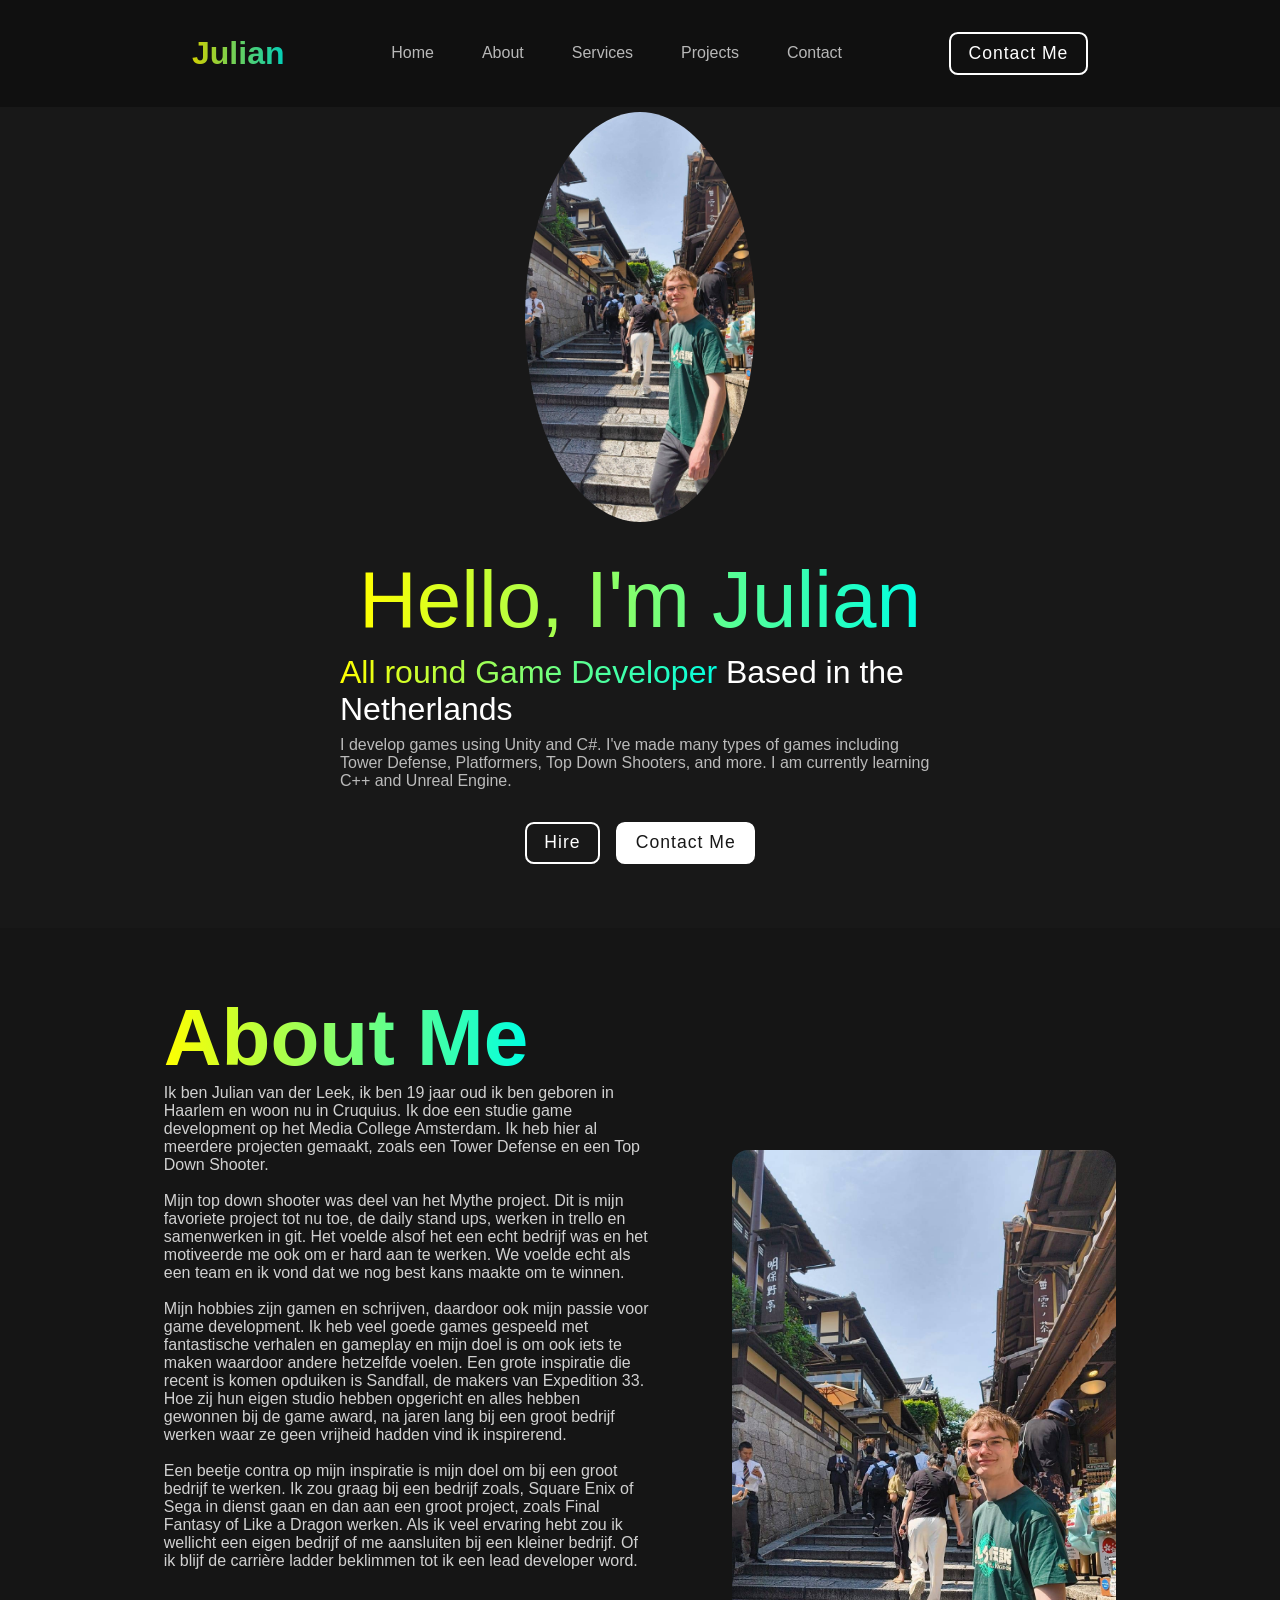
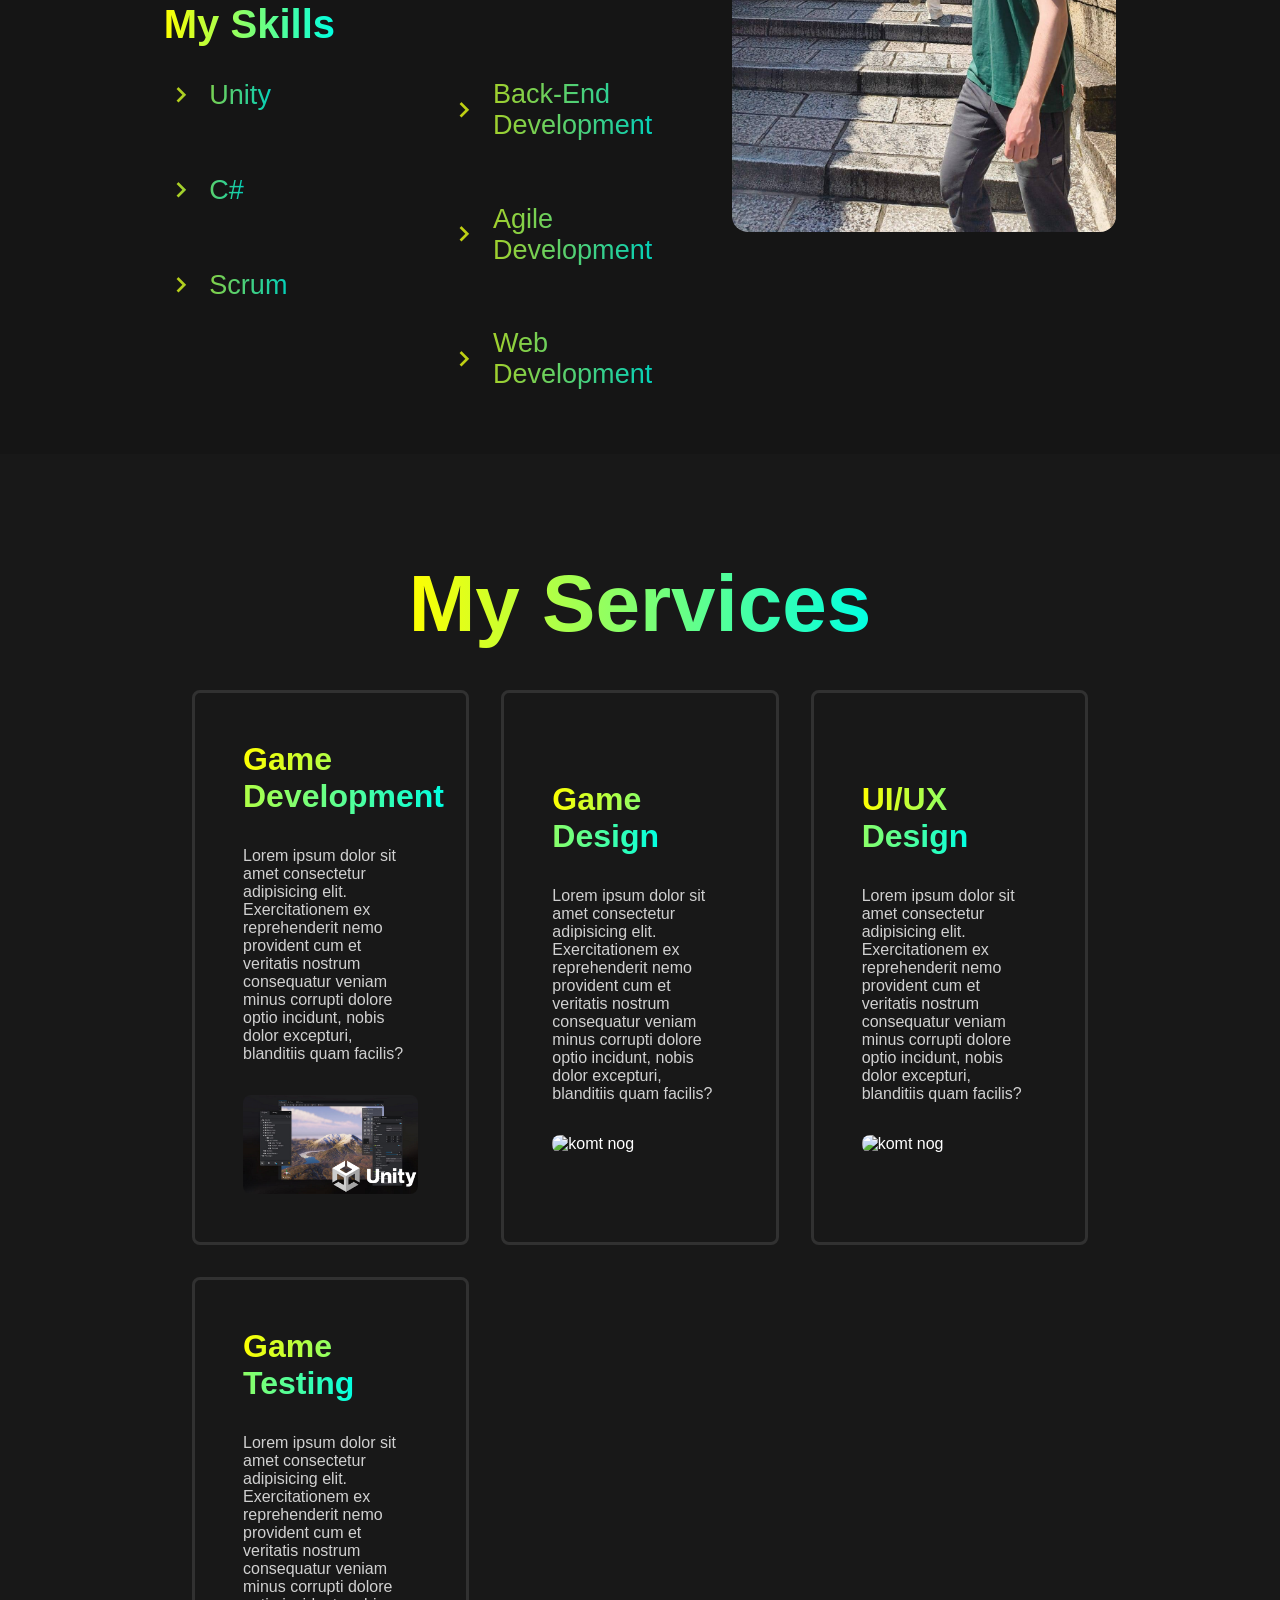
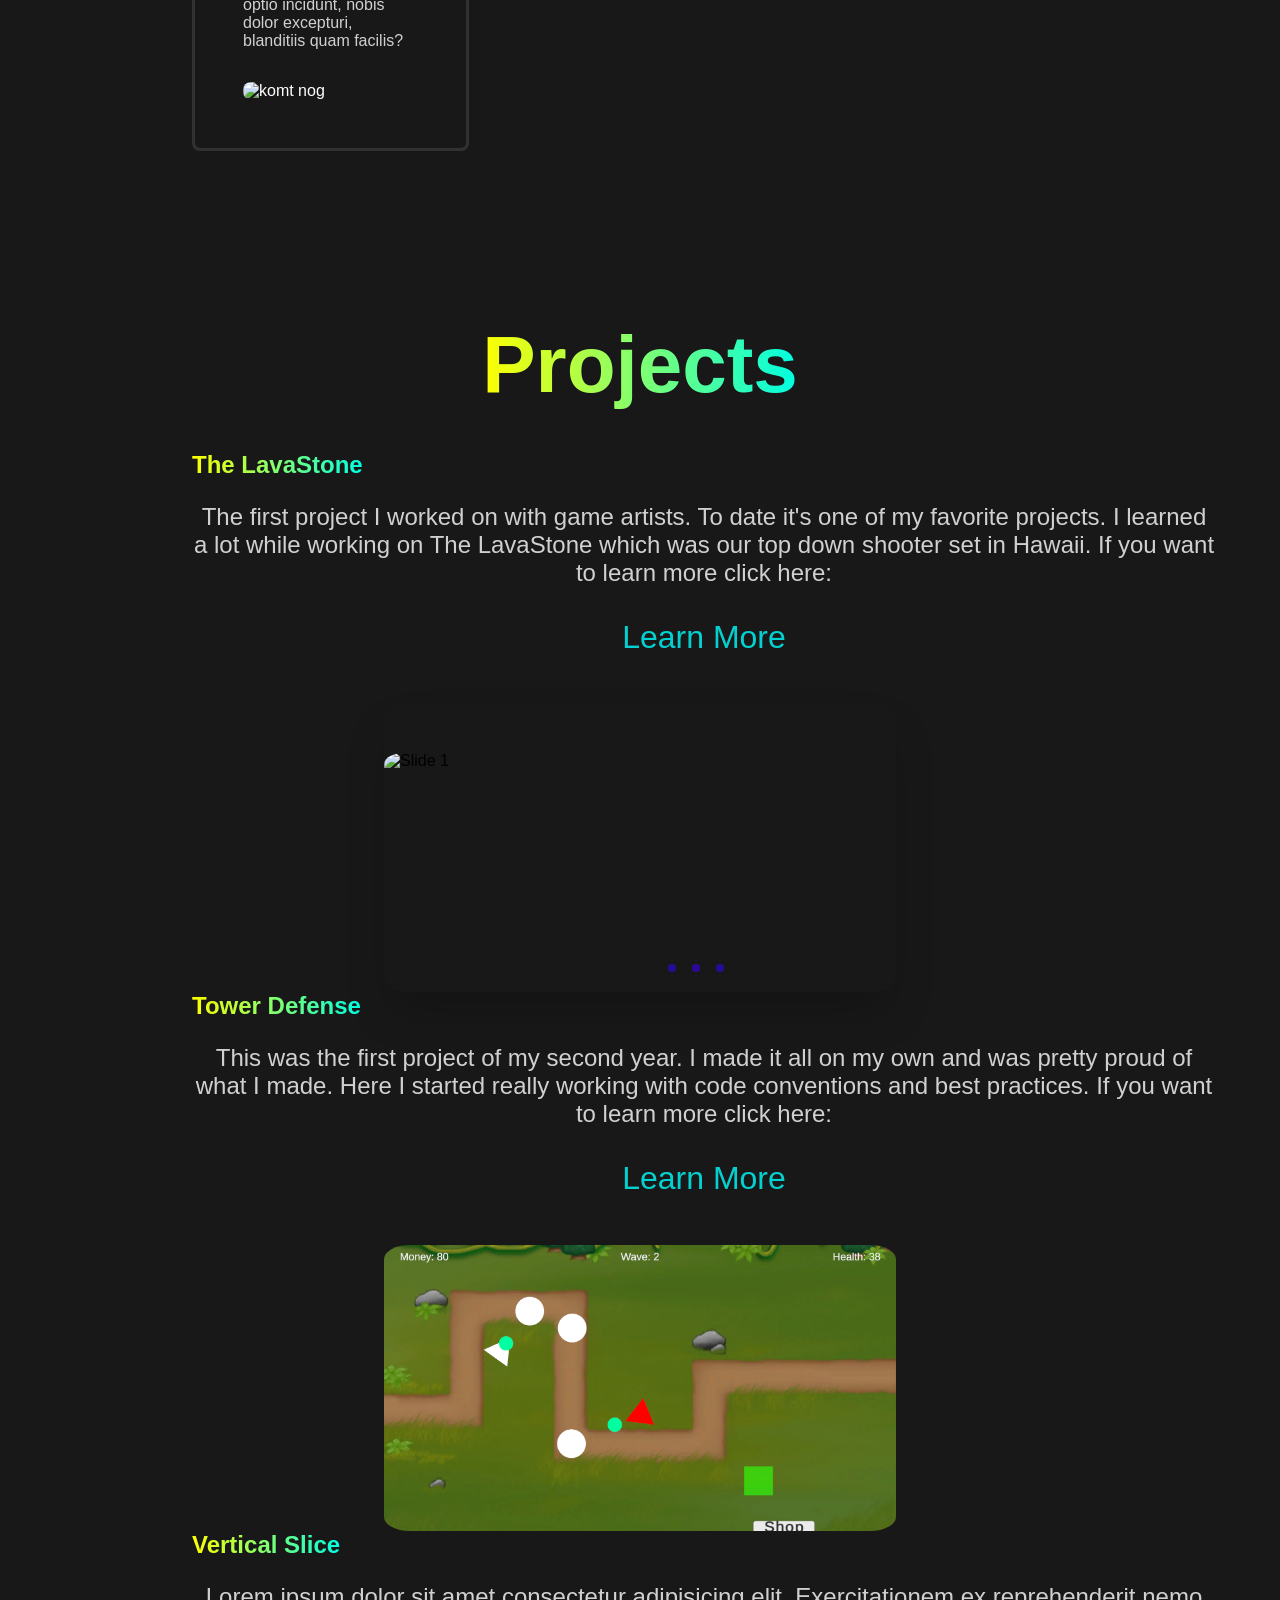
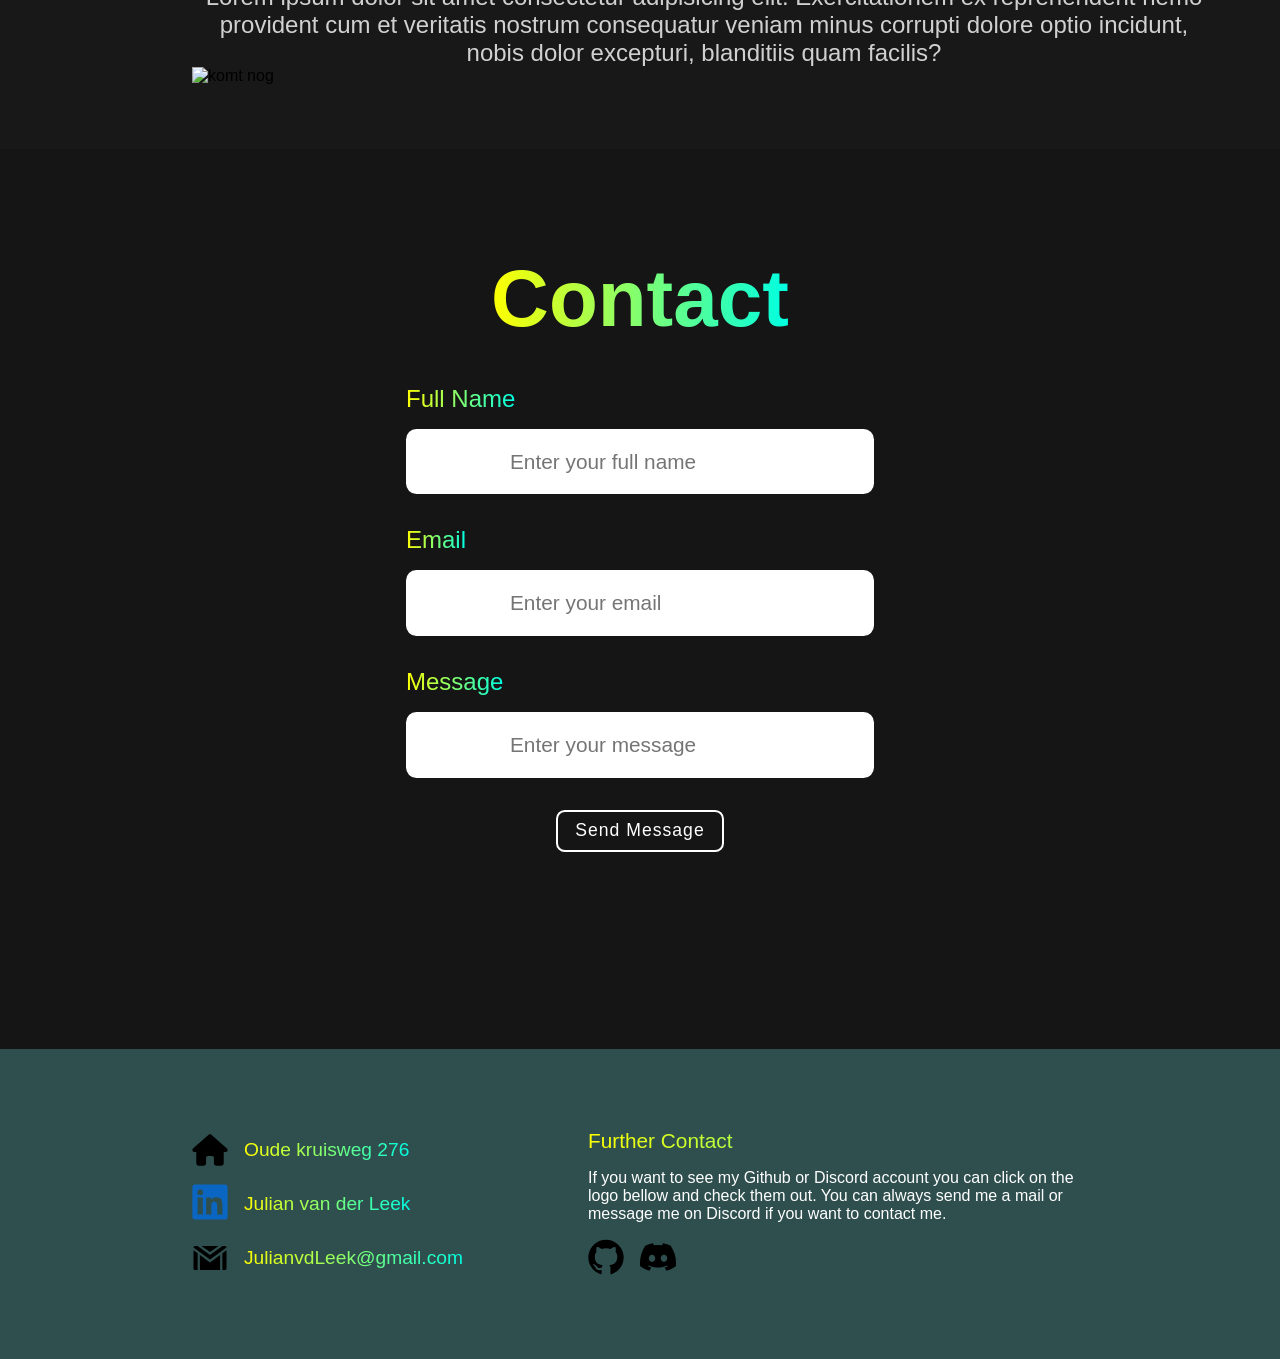
==== commit 7862df35: "Implement image slider for project showcase and reposition contact section" ====
--- a/Portfolio/index.html
+++ b/Portfolio/index.html
@@ -109,25 +109,7 @@
         </div>
 
     </section>
-    <section id="contact">
-        <h1 class="header"><span>Contact</span></h1>
-
-        <form action="#">
-            <div class="input-box">
-                <span>Full Name</span>
-                <input type="text" placeholder="Enter your full name">
-            </div>
-                <div class="input-box">
-                <span>Email</span>
-                <input type="email" placeholder="Enter your email">
-            </div>
-                <div class="input-box">
-                <span>Message</span>
-                <input type="text" placeholder="Enter your message">
-            </div>
-            <div class="btn">Send Message</div>
-        </form>
-    </section>
+
     <section id="projects">
         <h1 class="header"><span>Projects</span></h1>
         <div class="projects-container">
@@ -135,7 +117,20 @@
                 <h1><span><a href="mythe.html" class="link">The LavaStone</a></span></h1>
                 <p class="whitep">The first project I worked on with game artists. To date it's one of my favorite projects. I learned a lot while working on The LavaStone which was our top down shooter set in Hawaii. If you want to learn more click here:</p>
                 <a href="mythe.html" class="githublink">Learn More</a>
-                <img class="Projects" src="Images/title_screen.png" alt="Project 1" >
+                <div class="slider-wrapper">
+                    <div class="slider">
+                        <img src="Images/title_screen.png" alt="Slide 1" id="slide-1" class="Projects">
+                        <img src="Images/intro1.png" alt="Slide 2" id="slide-2" class="Projects">
+                        <img src="Images/Creditsscreen.png" alt="Slide 3" id="slide-3" class="Projects">
+                    </div>
+
+
+                    <div class="slider-nav">
+                        <a href="#slide-1"></a>
+                        <a href="#slide-2"></a>
+                        <a href="#slide-3"></a>
+                    </div>
+                </div>
             </div>
             <div class="project-box">
 
@@ -150,6 +145,25 @@
                 <p class="whitep">Lorem ipsum dolor sit amet consectetur adipisicing elit. Exercitationem ex reprehenderit nemo provident cum et veritatis nostrum consequatur veniam minus corrupti dolore optio incidunt, nobis dolor excepturi, blanditiis quam facilis?</p>
                 <img src="" alt="komt nog">
             </div>
+    </section>
+        <section id="contact">
+        <h1 class="header"><span>Contact</span></h1>
+
+        <form action="#">
+            <div class="input-box">
+                <span>Full Name</span>
+                <input type="text" placeholder="Enter your full name">
+            </div>
+                <div class="input-box">
+                <span>Email</span>
+                <input type="email" placeholder="Enter your email">
+            </div>
+                <div class="input-box">
+                <span>Message</span>
+                <input type="text" placeholder="Enter your message">
+            </div>
+            <div class="btn">Send Message</div>
+        </form>
     </section>
 
     <footer>
--- a/Portfolio/style.css
+++ b/Portfolio/style.css
@@ -363,6 +363,54 @@
     opacity: 1;
 }
 
+.slider-wrapper{
+    position: relative;
+    max-width: 48rem;
+    margin: 0 auto;
+}
+.slider{
+    display: flex;
+    aspect-ratio: 16/9;
+    overflow-x: hidden;
+    scroll-snap-type: x mandatory;
+    scroll-behavior: smooth;
+    box-shadow: 0 1.5rem 3rem -0.75rem rgba(0, 0, 0, 0.25);
+    border-radius: 0.5rem;
+    width: 40vw;
+    border-radius: 5%;
+    margin-top: 3em;
+    margin-left: auto;
+    margin-right: auto;
+}
+
+.slider img{
+    flex: 1 0 100%;
+    scroll-snap-align: start;
+    object-fit: cover;
+    
+}
+
+.slider-nav{
+    display: flex;
+    column-gap: 1rem;
+    position: absolute;
+    bottom: 1.25rem;
+    left: 50%;
+    transform: translateX(50%);
+    z-index: 1;
+}
+.slider-nav a{
+    width: 0.5rem;
+    height: 0.5rem;
+    border-radius: 50%;
+    background-color: rgba(55, 0, 255, 0.76);
+    opacity: 0.75;
+    transition: color 0.3s ease;
+    cursor: pointer;
+}
+.slider-nav a:hover{
+    opacity: 1;
+}
 
 @media(max-width:968px)
 {
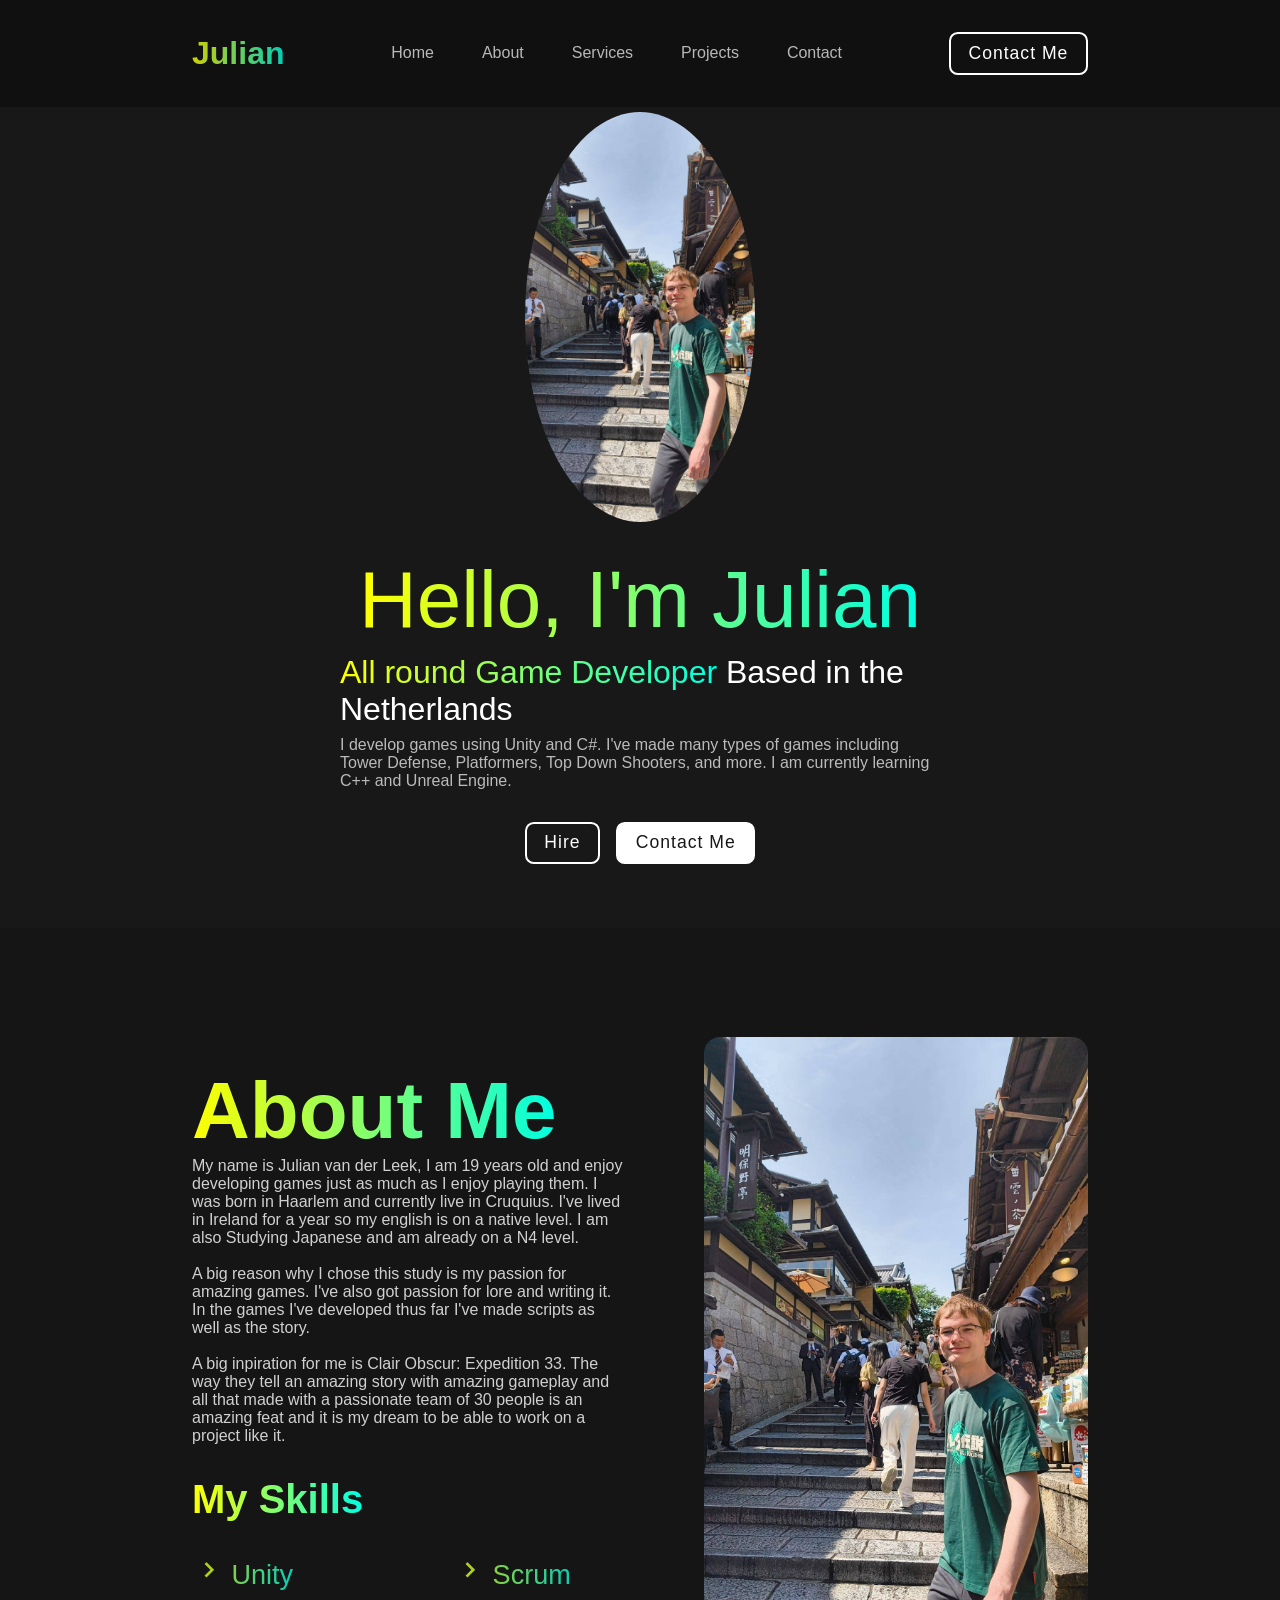
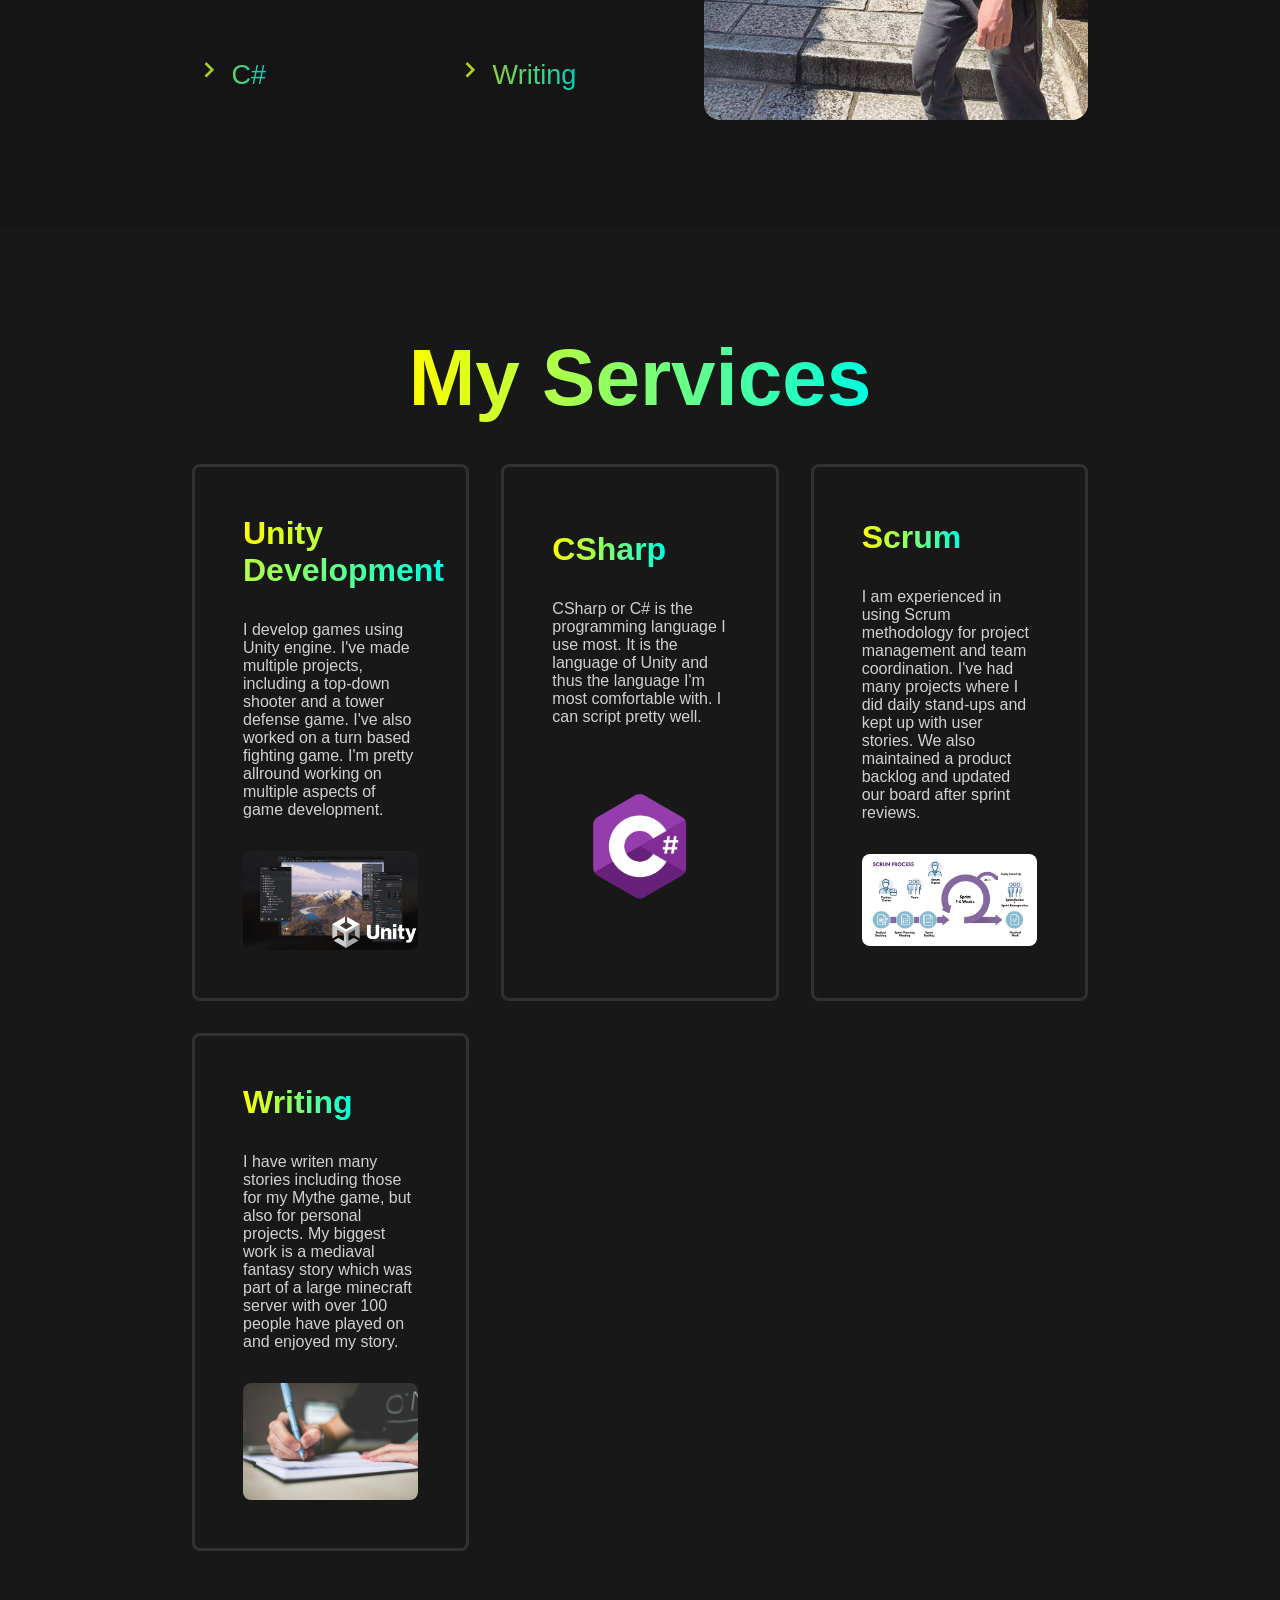
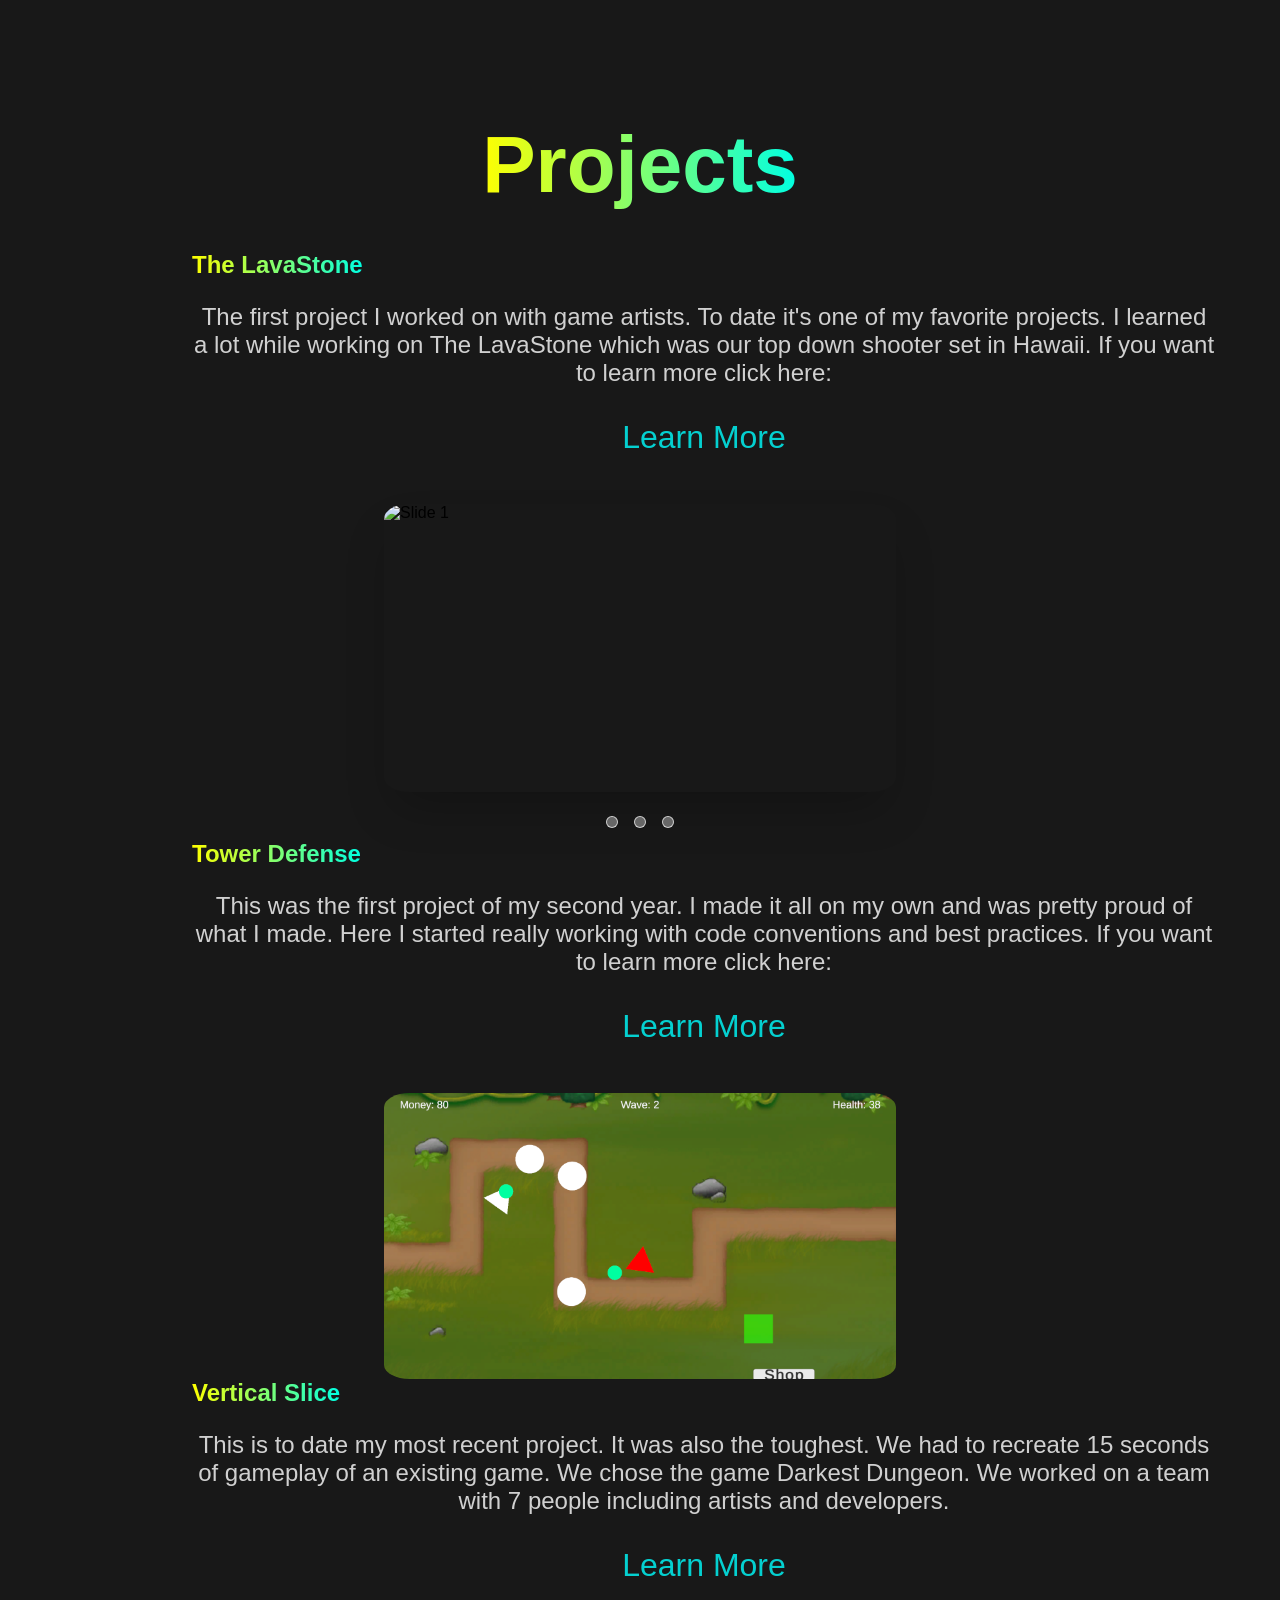
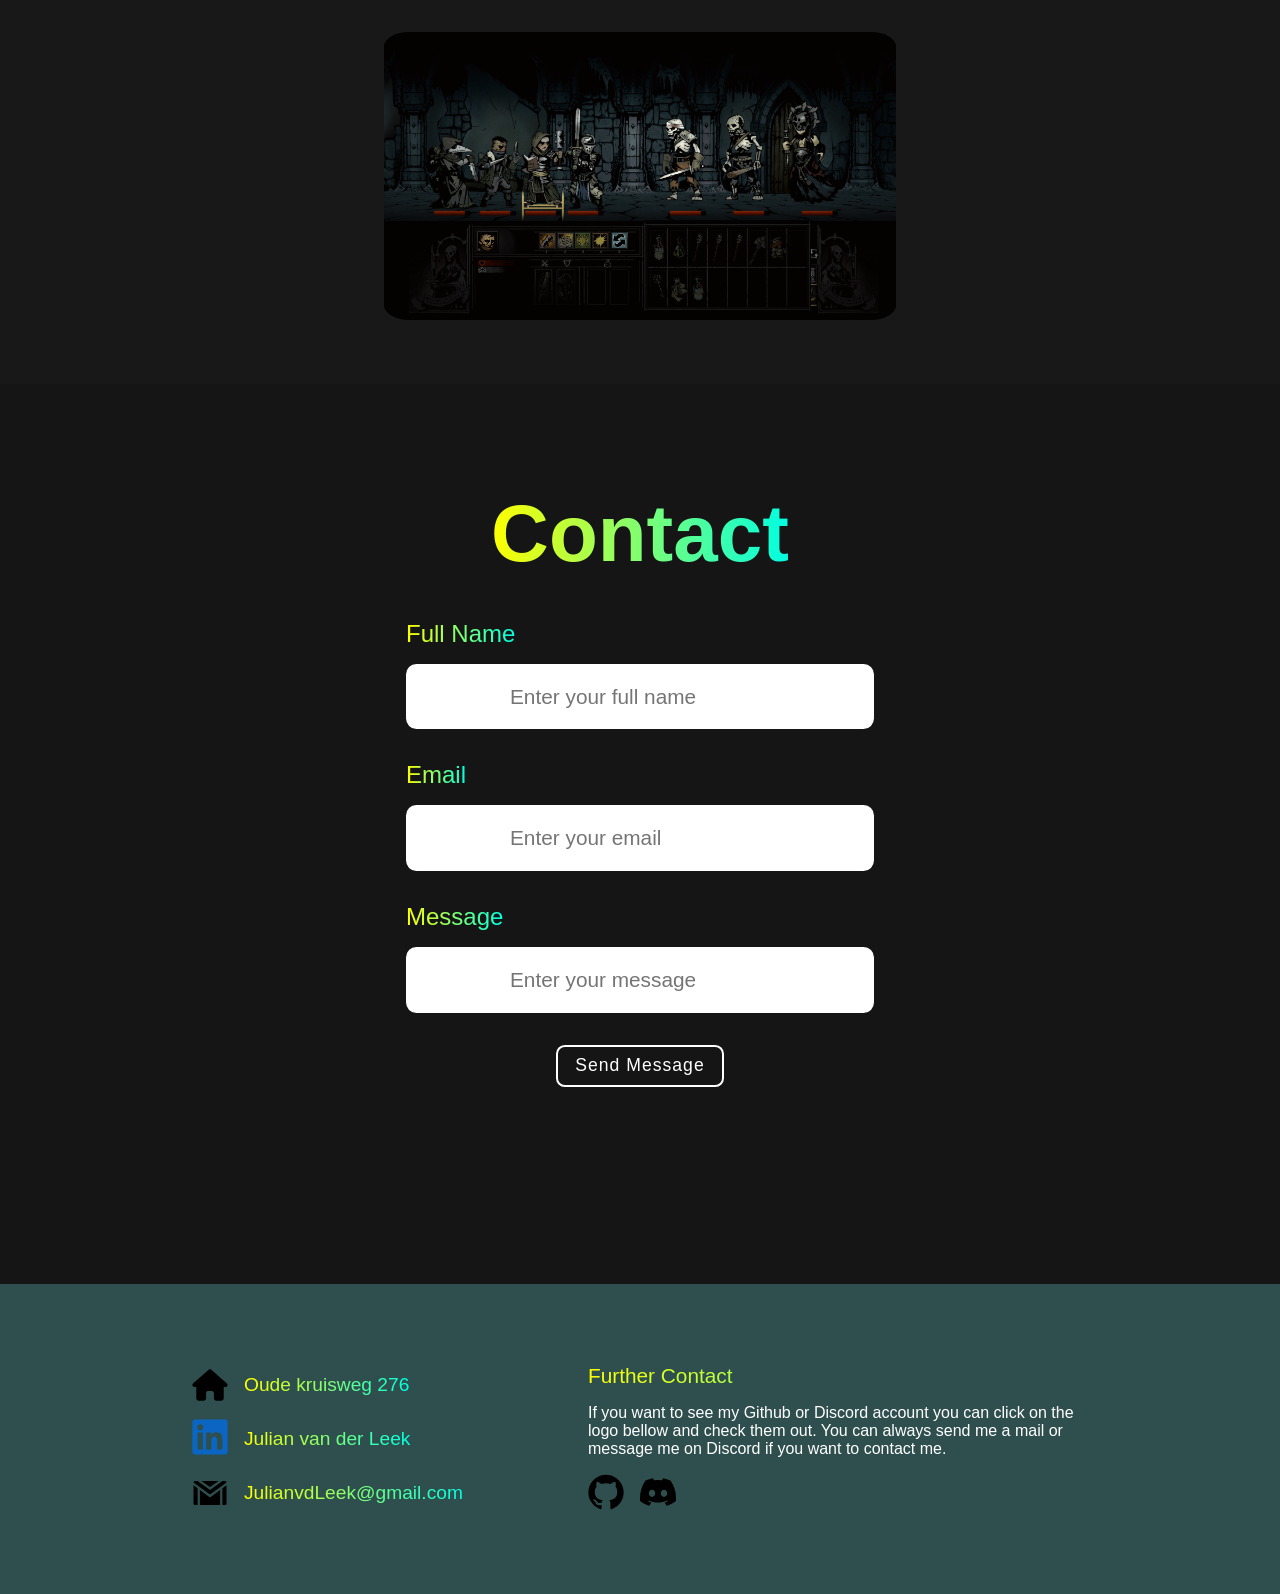
==== commit 4f99034f: "Add images and videos for portfolio projects, update project descriptions, and enhance styling" ====
--- a/Portfolio/index.html
+++ b/Portfolio/index.html
@@ -43,68 +43,58 @@
         <div class="about-box">
             <div class="about-info">
                 <h1><span>About Me</span></h1>
-                <p>Ik ben Julian van der Leek, ik ben 19 jaar oud ik ben geboren in Haarlem en woon nu in Cruquius. Ik doe een studie game development op het Media College Amsterdam. Ik heb hier al meerdere projecten gemaakt, zoals een Tower Defense en een Top Down Shooter. <br> <br> Mijn top down shooter was deel van het Mythe project. Dit is mijn favoriete project tot nu toe, de daily stand ups, werken in trello en samenwerken in git. Het voelde alsof het een echt bedrijf was en het motiveerde me ook om er hard aan te werken. We voelde echt als een team en ik vond dat we nog best kans maakte om te winnen. <br> <br> Mijn hobbies zijn gamen en schrijven, daardoor ook mijn passie voor game development. Ik heb veel goede games gespeeld met fantastische verhalen en gameplay en mijn doel is om ook iets te maken waardoor andere hetzelfde voelen. Een grote inspiratie die recent is komen opduiken is Sandfall, de makers van Expedition 33. Hoe zij hun eigen studio hebben opgericht en alles hebben gewonnen bij de game award, na jaren lang bij een groot bedrijf werken waar ze geen vrijheid hadden vind ik inspirerend. <br> <br> Een beetje contra op mijn inspiratie is mijn doel om bij een groot bedrijf te werken. Ik zou graag bij een bedrijf zoals, Square Enix of Sega in dienst gaan en dan aan een groot project, zoals Final Fantasy of Like a Dragon werken. Als ik veel ervaring hebt zou ik wellicht een eigen bedrijf of me aansluiten bij een kleiner bedrijf. Of ik blijf de carrière ladder beklimmen tot ik een lead developer word.
-</p>
+                <p>My name is Julian van der Leek, I am 19 years old and enjoy developing games just as much as I enjoy playing them. I was born in Haarlem and currently live in Cruquius. I've lived in Ireland for a year so my english is on a native level. I am also Studying Japanese and am already on a N4 level. <br><br> A big reason why I chose this study is my passion for amazing games. I've also got passion for lore and writing it. In the games I've developed thus far I've made scripts as well as the story. <br><br> A big inpiration for me is Clair Obscur: Expedition 33. The way they tell an amazing story with amazing gameplay and all that made with a passionate team of 30 people is an amazing feat and it is my dream to be able to work on a project like it. </p>
+
             </div>
             <h2><span>My Skills</span></h2>
 
             <div class="skills">
                 <ul>
                     <li>
-                        <span><i class="bx bx-chevron-right"></i> Unity</span>
-                    </li>
-                                        
+                        <span><a href="#unity" class="skilllink"><i class="bx bx-chevron-right"></i> Unity</a></span>
+                    </li>                
                     <li>
-                        <span><i class="bx bx-chevron-right"></i> C#</span>
+                        <span><a href="#csharp" class="skilllink"><i class="bx bx-chevron-right"></i> C#</a></span>
                     </li>
 
+                </ul>
+                    <ul>
                     <li>
-                        <span><i class="bx bx-chevron-right"></i> Scrum</span>
-                    </li>   
-                </ul>
-
-                        <ul>
+                        <span><a href="#scrum" class="skilllink"><i class="bx bx-chevron-right"></i> Scrum</a></span>
+                    </li> 
                     <li>
-                        <span><i class="bx bx-chevron-right"></i> Back-End Development</span>
-                    </li>
-                                        
-                    <li>
-                        <span><i class="bx bx-chevron-right"></i> Agile Development</span>
-                    </li>
-
-                    <li>
-                        <span><i class="bx bx-chevron-right"></i> Web Development</span>
-                    </li>   
+                        <span><a href="#writing" class="skilllink"><i class="bx bx-chevron-right"></i> Writing</a></span>
+                    </li>    
                 </ul>
             </div>
         </div>
 
-        <img src="Images/IMG-20250514-WA0024.jpg" alt="Komt nog">
+        <img src="Images/IMG-20250514-WA0024.jpg" alt="Foto van mij">
     </section>
 
     <section id="services">
         <h1 class="header"><span>My Services</span></h1>
 
         <div class="services-container">
-            <div class="box">
-                <h1><span>Game Development</span></h1>
-                <p>Lorem ipsum dolor sit amet consectetur adipisicing elit. Exercitationem ex reprehenderit nemo provident cum et veritatis nostrum consequatur veniam minus corrupti dolore optio incidunt, nobis dolor excepturi, blanditiis quam facilis?</p>
-                <img src="Images/unity-engine-landscape-swimlane.png" alt="komt nog">
+            <div class="box" id="unity">
+                <h1><span>Unity Development</span></h1>
+                <p>I develop games using Unity engine. I've made multiple projects, including a top-down shooter and a tower defense game. I've also worked on a turn based fighting game. I'm pretty allround working on multiple aspects of game development.</p>
+                <img src="Images/unity-engine-landscape-swimlane.png" alt="Image of the Unity Engine">
             </div>
-                <div class="box">
-                <h1><span>Game Design</span></h1>
-                <p>Lorem ipsum dolor sit amet consectetur adipisicing elit. Exercitationem ex reprehenderit nemo provident cum et veritatis nostrum consequatur veniam minus corrupti dolore optio incidunt, nobis dolor excepturi, blanditiis quam facilis?</p>
-                <img src="" alt="komt nog">
+                <div class="box" id="csharp">
+                <h1><span>CSharp</span></h1>
+                <p>CSharp or C# is the programming language I use most. It is the language of Unity and thus the language I'm most comfortable with. I can script pretty well.</p>
+                <img src="Images/Csharp_Logo.png" alt="Image of the C# Logo">
             </div>
-                <div class="box">
-                <h1><span>UI/UX Design</span></h1>
-                <p>Lorem ipsum dolor sit amet consectetur adipisicing elit. Exercitationem ex reprehenderit nemo provident cum et veritatis nostrum consequatur veniam minus corrupti dolore optio incidunt, nobis dolor excepturi, blanditiis quam facilis?</p>
-                <img src="" alt="komt nog">
+                <div class="box" id="scrum">
+                <h1><span>Scrum</span></h1>
+                <p>I am experienced in using Scrum methodology for project management and team coordination. I've had many projects where I did daily stand-ups and kept up with user stories. We also maintained a product backlog and updated our board after sprint reviews.</p>
+                <img src="Images/blog-scrum-process-opt.jpg" alt="Scrum example">
             </div>
-                <div class="box">
-                <h1><span>Game Testing</span></h1>
-                <p>Lorem ipsum dolor sit amet consectetur adipisicing elit. Exercitationem ex reprehenderit nemo provident cum et veritatis nostrum consequatur veniam minus corrupti dolore optio incidunt, nobis dolor excepturi, blanditiis quam facilis?</p>
-                <img src="" alt="komt nog">
+                <div class="box" id="writing">
+                <h1><span>Writing</span></h1>
+                <p>I have writen many stories including those for my Mythe game, but also for personal projects. My biggest work is a mediaval fantasy story which was part of a large minecraft server with over 100 people have played on and enjoyed my story.</p>
+                <img src="Images/pexels-picjumbo-com-55570-210661.jpg" alt="Image of writing">
             </div>
         </div>
 
@@ -142,8 +132,9 @@
             <div class="project-box">
 
                 <h1><span>Vertical Slice</span></h1>
-                <p class="whitep">Lorem ipsum dolor sit amet consectetur adipisicing elit. Exercitationem ex reprehenderit nemo provident cum et veritatis nostrum consequatur veniam minus corrupti dolore optio incidunt, nobis dolor excepturi, blanditiis quam facilis?</p>
-                <img src="" alt="komt nog">
+                <p class="whitep">This is to date my most recent project. It was also the toughest. We had to recreate 15 seconds of gameplay of an existing game. We chose the game Darkest Dungeon. We worked on a team with 7 people including artists and developers.</p>
+                <a href="verticalslice.html" class="githublink">Learn More</a>
+                <img src="Images/Schermafbeelding 2026-04-07 120800.png" alt="komt nog" class="Projects">
             </div>
     </section>
         <section id="contact">
--- a/Portfolio/style.css
+++ b/Portfolio/style.css
@@ -1,3 +1,6 @@
+.skilllink {
+    color: inherit !important;
+}
 *{
     padding: 0;
     margin: 0;
@@ -362,54 +365,75 @@
     color: #007bff;
     opacity: 1;
 }
-
+.skillink{
+    color: inherit;
+    background-color: inherit;
+}
 .slider-wrapper{
     position: relative;
     max-width: 48rem;
     margin: 0 auto;
+    padding-bottom: 3rem;
 }
 .slider{
     display: flex;
     aspect-ratio: 16/9;
-    overflow-x: hidden;
+    overflow-x: auto;
     scroll-snap-type: x mandatory;
     scroll-behavior: smooth;
     box-shadow: 0 1.5rem 3rem -0.75rem rgba(0, 0, 0, 0.25);
-    border-radius: 0.5rem;
     width: 40vw;
     border-radius: 5%;
     margin-top: 3em;
     margin-left: auto;
     margin-right: auto;
+    -ms-overflow-style: none;
+    scrollbar-width: none;
+}
+.slider::-webkit-scrollbar{
+    display: none;
 }
 
 .slider img{
     flex: 1 0 100%;
     scroll-snap-align: start;
     object-fit: cover;
-    
+}
+
+.slider .Projects{
+    width: 100%;
+    margin: 0;
+    border-radius: 0;
 }
 
 .slider-nav{
     display: flex;
     column-gap: 1rem;
     position: absolute;
-    bottom: 1.25rem;
+    bottom: 0.75rem;
     left: 50%;
-    transform: translateX(50%);
+    transform: translateX(-50%);
     z-index: 1;
 }
 .slider-nav a{
-    width: 0.5rem;
-    height: 0.5rem;
+    width: 0.75rem;
+    height: 0.75rem;
     border-radius: 50%;
-    background-color: rgba(55, 0, 255, 0.76);
-    opacity: 0.75;
-    transition: color 0.3s ease;
+    background-color: rgba(255, 255, 255, 0.35);
+    border: 1px solid rgba(255, 255, 255, 0.7);
+    opacity: 1;
+    transition: transform 0.25s ease, background-color 0.25s ease, opacity 0.25s ease;
     cursor: pointer;
 }
 .slider-nav a:hover{
-    opacity: 1;
+    transform: scale(1.2);
+    background-color: #00ffe2;
+    opacity: 0.95;
+}
+
+.slider-nav a:focus-visible{
+    outline: 2px solid #ffff00;
+    outline-offset: 2px;
 }
 
 @media(max-width:968px)
@@ -502,4 +526,8 @@
         gap: 5em;
         align-items: baseline;
     }
+
+    .slider-wrapper{
+        padding-bottom: 2.5rem;
+    }
 }
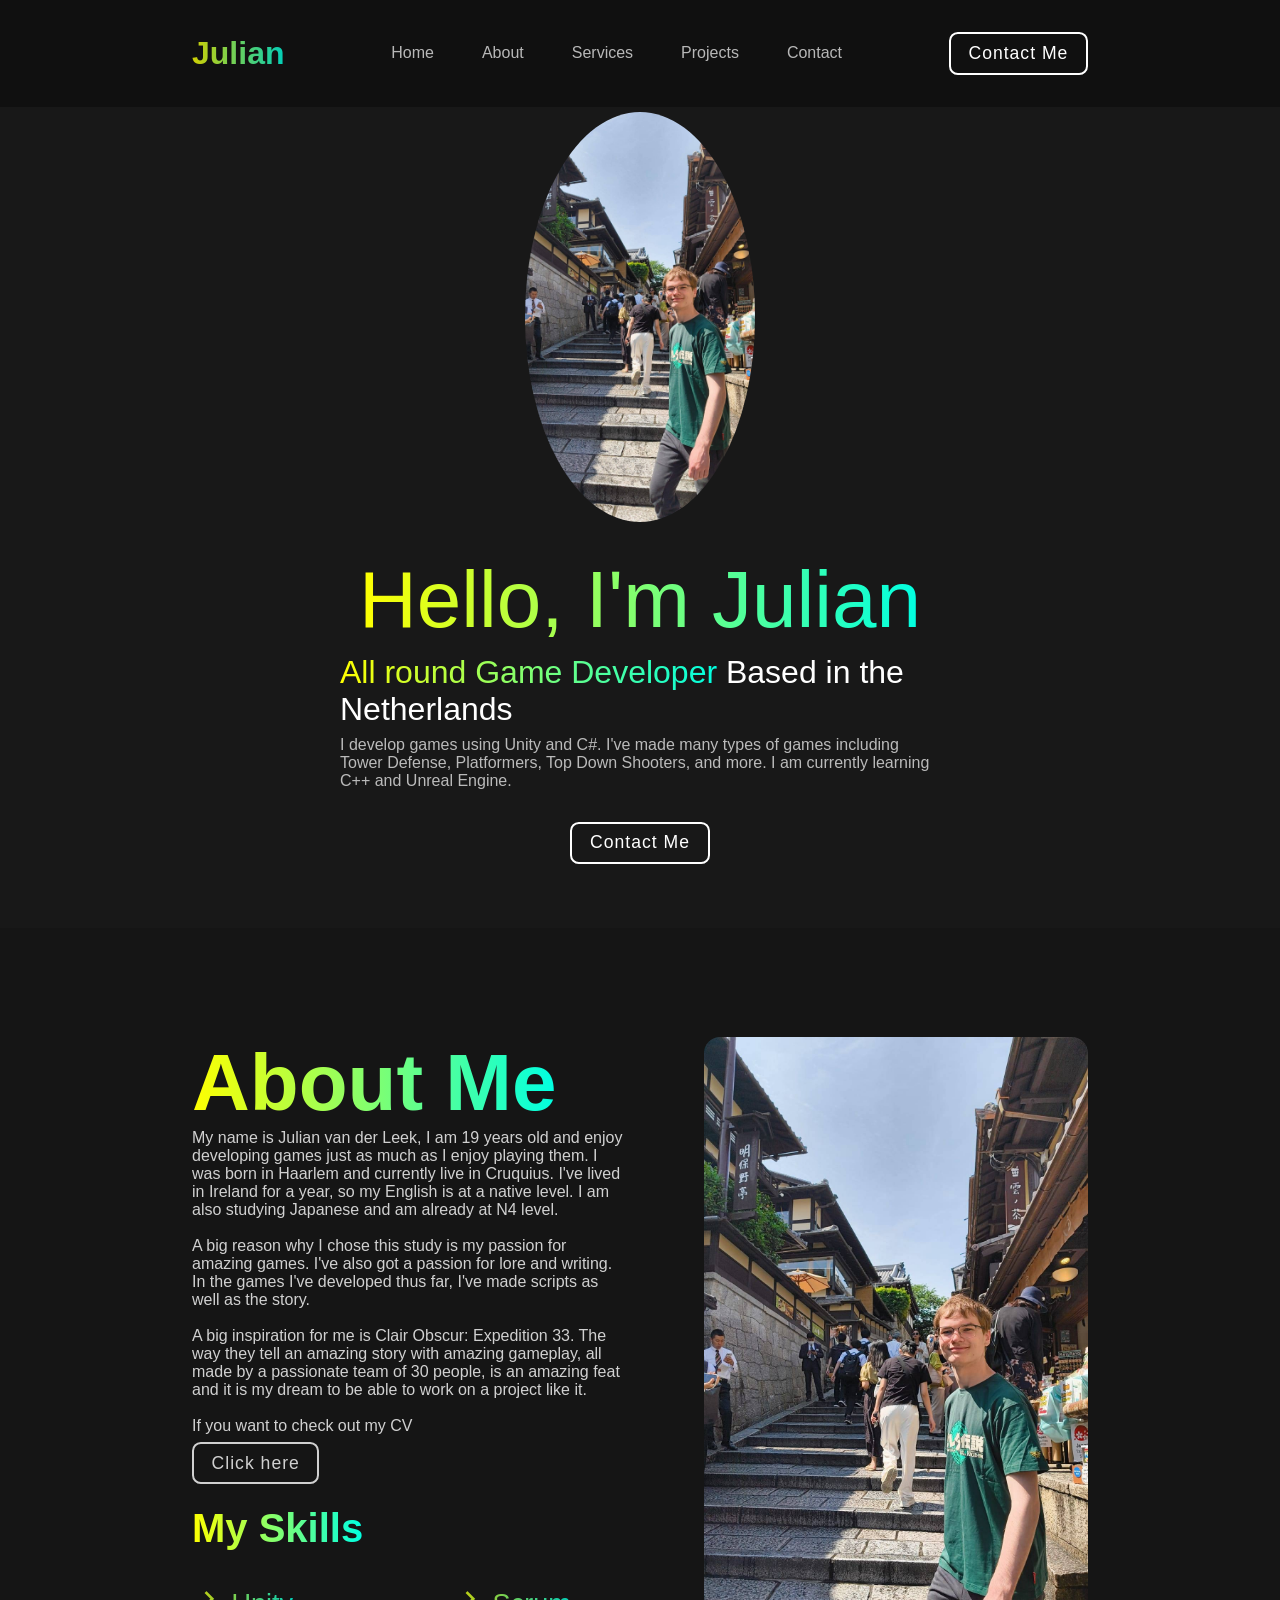
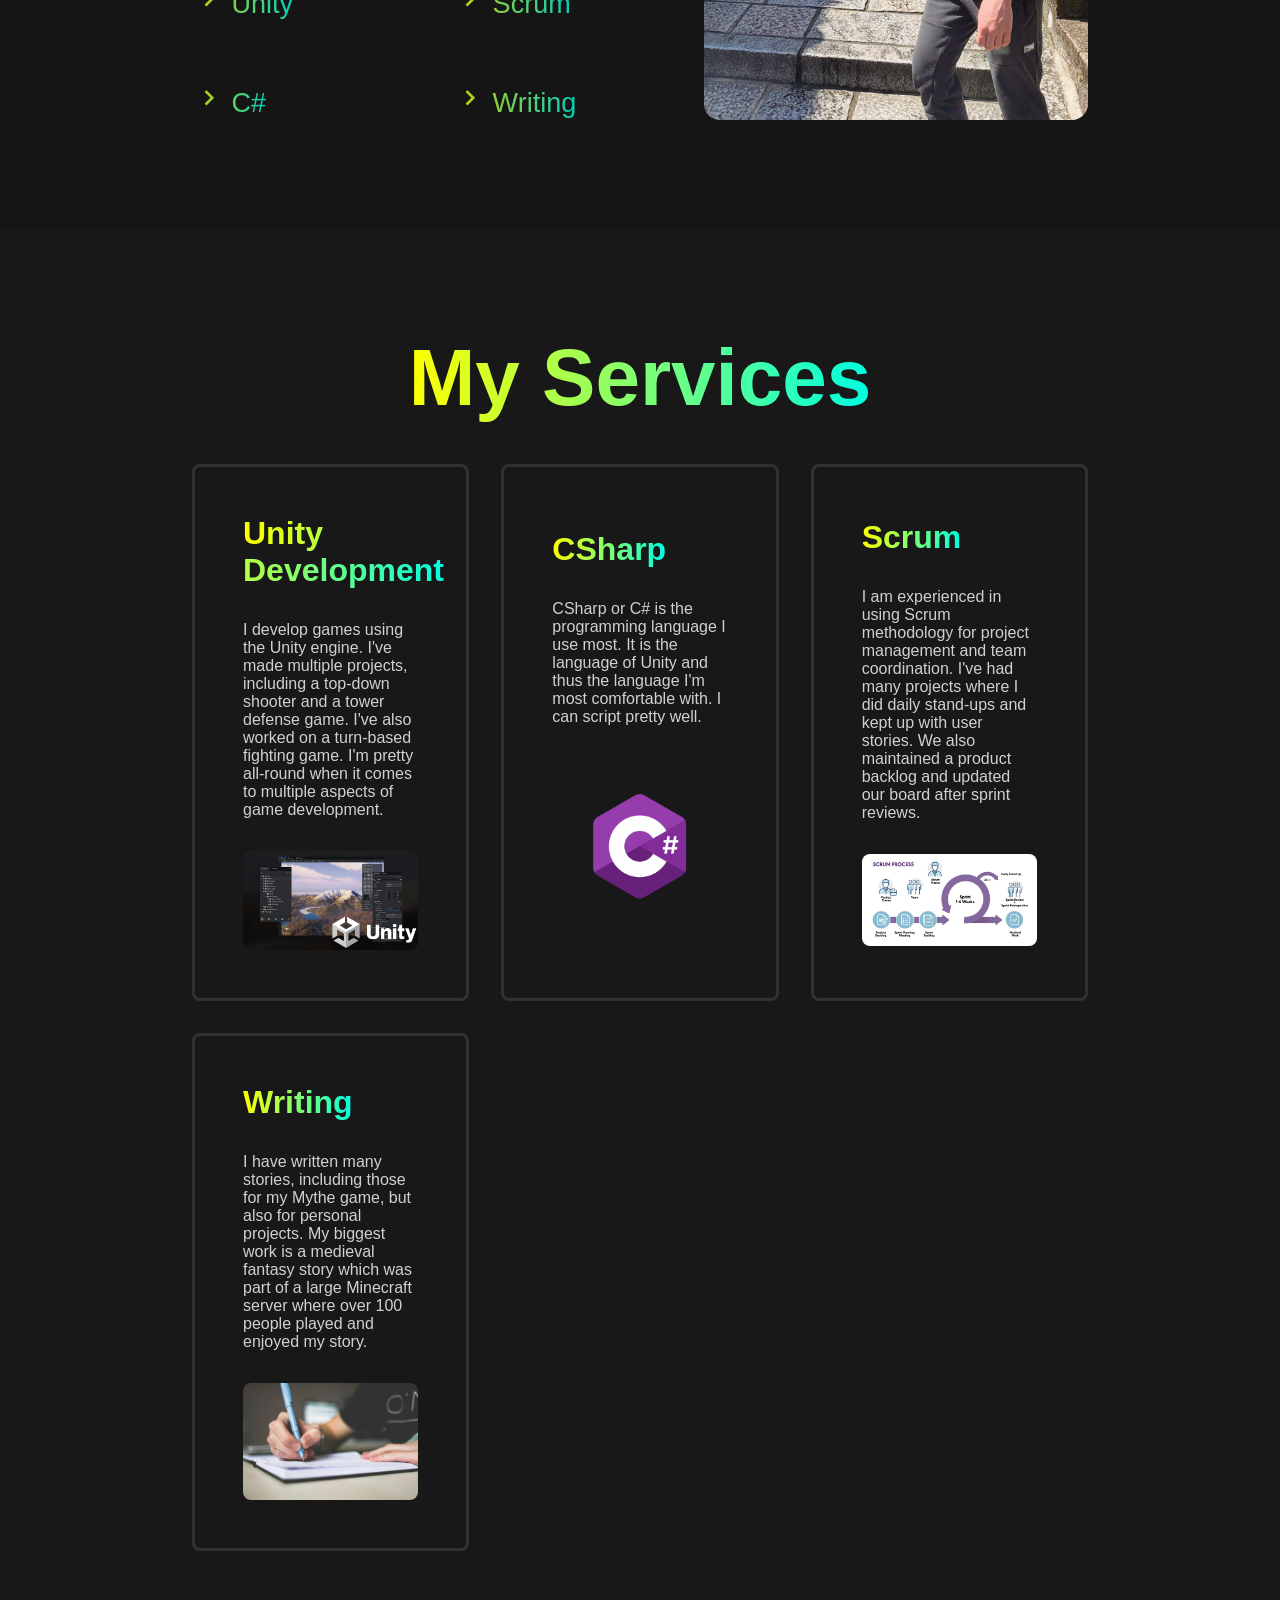
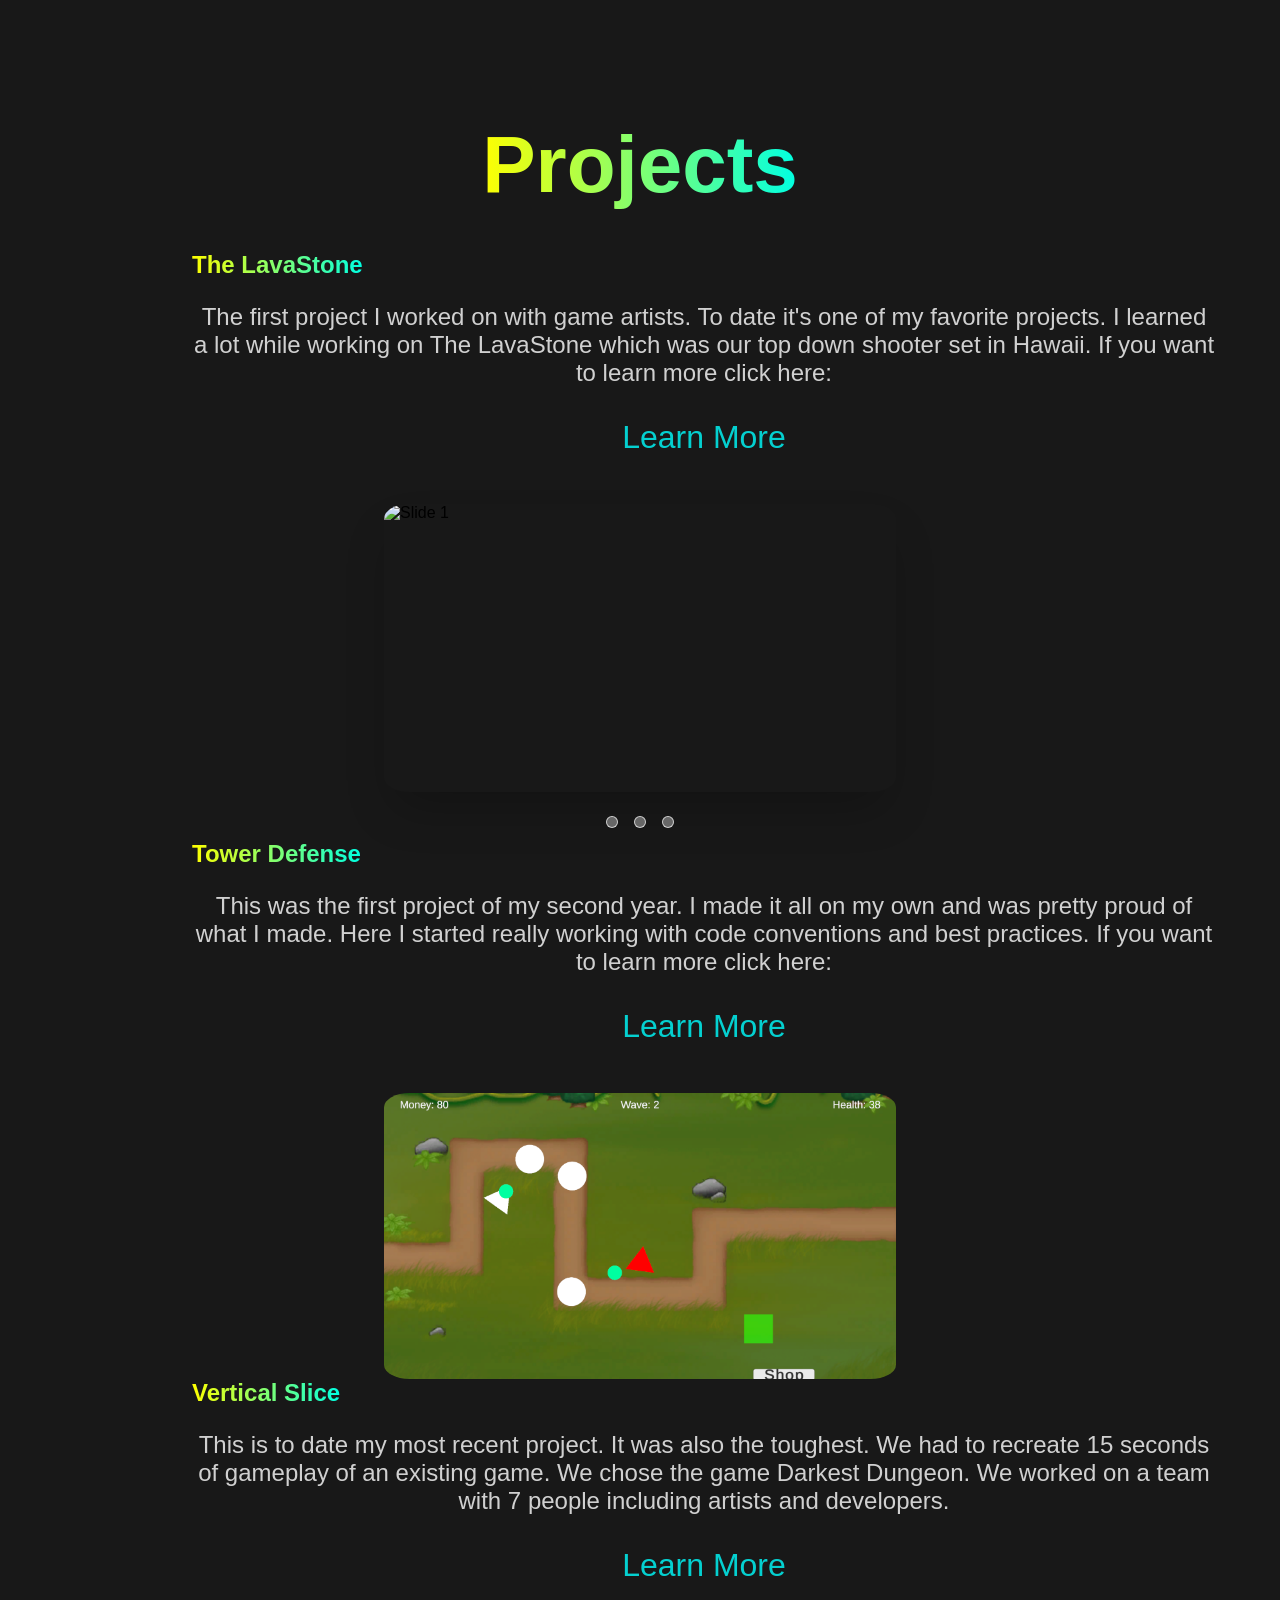
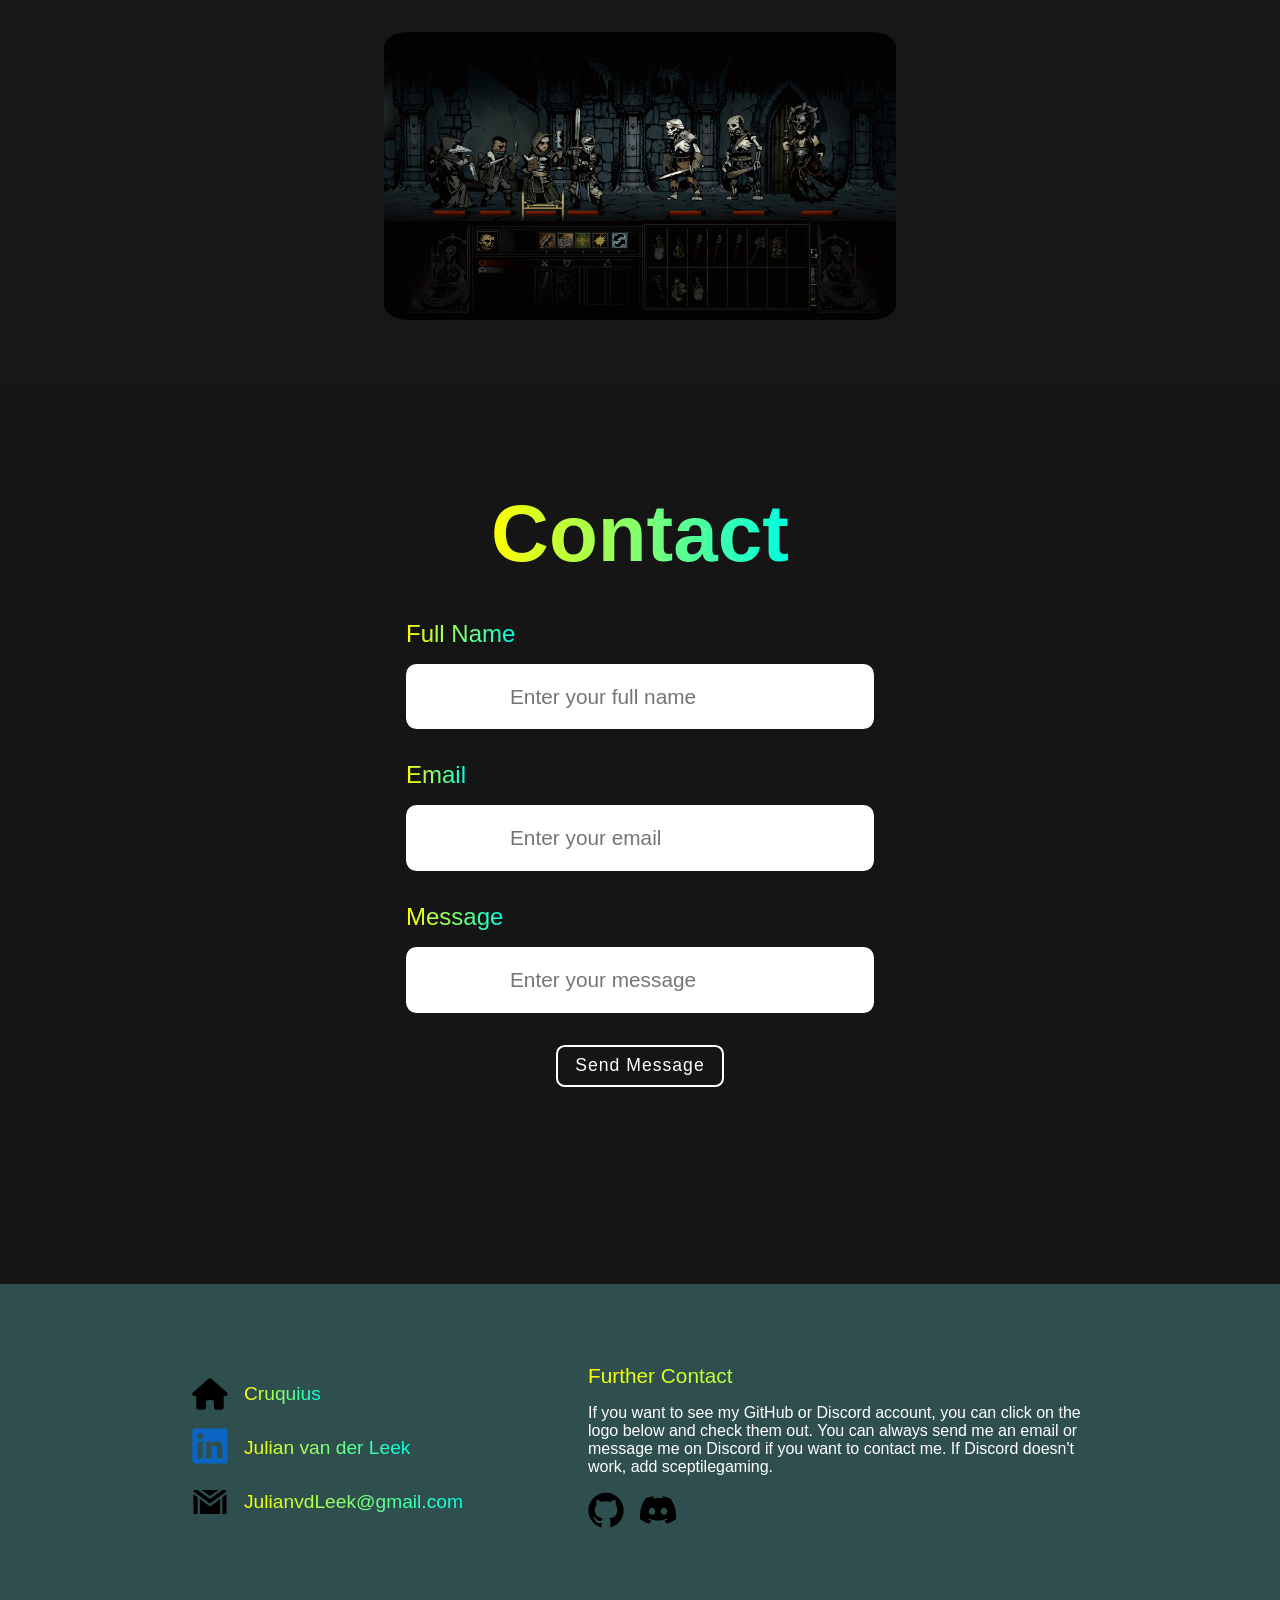
==== commit 06547d78: "Refactor project HTML files for consistency and clarity; update menu icon, improve text grammar, and" ====
--- a/Portfolio/index.html
+++ b/Portfolio/index.html
@@ -18,7 +18,7 @@
         <a href="#contact">Contact</a>
        </ul>
 
-       <i class="bx bx-menu-right" id="menu"></i>
+    <i class="bx bx-menu" id="menu"></i>
 
        <a href="#contact" class="btn">Contact Me</a>
     </nav>
@@ -34,8 +34,7 @@
         </div>
 
         <div class="btn-box">
-            <div class="btn">Hire</div>
-            <div class="btn">Contact Me</div>
+            <a href="#contact" class="btn">Contact Me</a>
         </div>
     </section>
 
@@ -43,7 +42,7 @@
         <div class="about-box">
             <div class="about-info">
                 <h1><span>About Me</span></h1>
-                <p>My name is Julian van der Leek, I am 19 years old and enjoy developing games just as much as I enjoy playing them. I was born in Haarlem and currently live in Cruquius. I've lived in Ireland for a year so my english is on a native level. I am also Studying Japanese and am already on a N4 level. <br><br> A big reason why I chose this study is my passion for amazing games. I've also got passion for lore and writing it. In the games I've developed thus far I've made scripts as well as the story. <br><br> A big inpiration for me is Clair Obscur: Expedition 33. The way they tell an amazing story with amazing gameplay and all that made with a passionate team of 30 people is an amazing feat and it is my dream to be able to work on a project like it. </p>
+                <p>My name is Julian van der Leek, I am 19 years old and enjoy developing games just as much as I enjoy playing them. I was born in Haarlem and currently live in Cruquius. I've lived in Ireland for a year, so my English is at a native level. I am also studying Japanese and am already at N4 level. <br><br> A big reason why I chose this study is my passion for amazing games. I've also got a passion for lore and writing. In the games I've developed thus far, I've made scripts as well as the story. <br><br> A big inspiration for me is Clair Obscur: Expedition 33. The way they tell an amazing story with amazing gameplay, all made by a passionate team of 30 people, is an amazing feat and it is my dream to be able to work on a project like it. <br><br> If you want to check out my CV <br><br> <a href="Files/Cv - Julian van der Leek 2.docx" download class="btn">Click here</a></p>
 
             </div>
             <h2><span>My Skills</span></h2>
@@ -78,7 +77,7 @@
         <div class="services-container">
             <div class="box" id="unity">
                 <h1><span>Unity Development</span></h1>
-                <p>I develop games using Unity engine. I've made multiple projects, including a top-down shooter and a tower defense game. I've also worked on a turn based fighting game. I'm pretty allround working on multiple aspects of game development.</p>
+                <p>I develop games using the Unity engine. I've made multiple projects, including a top-down shooter and a tower defense game. I've also worked on a turn-based fighting game. I'm pretty all-round when it comes to multiple aspects of game development.</p>
                 <img src="Images/unity-engine-landscape-swimlane.png" alt="Image of the Unity Engine">
             </div>
                 <div class="box" id="csharp">
@@ -93,7 +92,7 @@
             </div>
                 <div class="box" id="writing">
                 <h1><span>Writing</span></h1>
-                <p>I have writen many stories including those for my Mythe game, but also for personal projects. My biggest work is a mediaval fantasy story which was part of a large minecraft server with over 100 people have played on and enjoyed my story.</p>
+                <p>I have written many stories, including those for my Mythe game, but also for personal projects. My biggest work is a medieval fantasy story which was part of a large Minecraft server where over 100 people played and enjoyed my story.</p>
                 <img src="Images/pexels-picjumbo-com-55570-210661.jpg" alt="Image of writing">
             </div>
         </div>
@@ -140,20 +139,21 @@
         <section id="contact">
         <h1 class="header"><span>Contact</span></h1>
 
-        <form action="#">
+        <form action="https://api.web3forms.com/submit" method="POST">
+             <input type="hidden" name="access_key" value="3b8e1f81-41d4-4e7d-9ad2-2c0b04e0ba64">
             <div class="input-box">
                 <span>Full Name</span>
-                <input type="text" placeholder="Enter your full name">
+                <input type="text" name="name" placeholder="Enter your full name" required>
             </div>
                 <div class="input-box">
                 <span>Email</span>
-                <input type="email" placeholder="Enter your email">
+                <input type="email" name="email" placeholder="Enter your email" required>
             </div>
                 <div class="input-box">
                 <span>Message</span>
-                <input type="text" placeholder="Enter your message">
+                <input type="text" name="message" placeholder="Enter your message" required>
             </div>
-            <div class="btn">Send Message</div>
+            <button type="submit" class="btn">Send Message</button>
         </form>
     </section>
 
@@ -163,7 +163,7 @@
                 <svg xmlns="http://www.w3.org/2000/svg" viewBox="0 0 16 16" id="House--Streamline-Font-Awesome" height="36" width="36">
                 <path d="M15.835888888888888 7.9863888888888885c0 0.49004166666666665 -0.4083694444444444 0.8739055555555555 -0.8711861111111111 0.8739055555555555h-0.8711833333333333l0.019055555555555555 4.361372222222222c0 0.07350555555555555 -0.0054444444444444445 0.1470111111111111 -0.01361111111111111 0.22051944444444443v0.43831388888888884c0 0.6016611111111111 -0.48731944444444447 1.0889805555555554 -1.0889833333333334 1.0889805555555554H12.574388888888889c-0.029947222222222222 0 -0.059894444444444445 0 -0.08984166666666667 -0.0027222222222222222 -0.03811388888888889 0.0027222222222222222 -0.07622777777777778 0.0027222222222222222 -0.11434166666666666 0.0027222222222222222h-1.538186111111111c-0.6016638888888889 0 -1.0889833333333334 -0.48731944444444447 -1.0889833333333334 -1.0889805555555554v-2.395758333333333c0 -0.481875 -0.3893083333333333 -0.8711861111111111 -0.8711833333333333 -0.8711861111111111h-1.7423722222222222c-0.4818722222222222 0 -0.8711833333333333 0.3893111111111111 -0.8711833333333333 0.8711861111111111v2.395758333333333c0 0.6016611111111111 -0.48731944444444447 1.0889805555555554 -1.0889833333333334 1.0889805555555554h-1.52185c-0.04083611111111111 0 -0.081675 -0.0027222222222222222 -0.12251111111111111 -0.0054444444444444445 -0.03266944444444444 0.0027222222222222222 -0.06533888888888888 0.0054444444444444445 -0.09800833333333334 0.0054444444444444445h-0.43559166666666665c-0.6016638888888889 0 -1.0889833333333334 -0.48731944444444447 -1.0889833333333334 -1.0889805555555554V10.831352777777777c0 -0.024502777777777776 0 -0.051727777777777775 0.002725 -0.07623055555555555v-1.8948277777777778H1.0311861111111111c-0.49004166666666665 0 -0.8711861111111111 -0.38114166666666666 -0.8711861111111111 -0.8739055555555555 0 -0.24502222222222222 0.081675 -0.46281944444444445 0.27224444444444446 -0.6533888888888888L7.412616666666666 1.248313888888889c0.1905722222222222 -0.19056944444444443 0.4083694444444444 -0.21779444444444443 0.5989388888888889 -0.21779444444444443s0.4083694444444444 0.054447222222222216 0.5717166666666667 0.19056944444444443L15.536419444444444 7.332999999999999c0.21779444444444443 0.19056944444444443 0.3266944444444444 0.40836666666666666 0.29946944444444445 0.6533888888888888Z" fill="#000000" stroke-width="0.0278"></path>
             </svg> 
-            <span>Oude kruisweg 276</span>
+            <span>Cruquius</span>
             </div>
             <div class="col-box">
                         <a href="https://www.linkedin.com/in/julian-van-der-leek-88b08533a/" target="_blank" rel="noopener">
@@ -176,12 +176,12 @@
                 <div class="col-box">
                <svg xmlns="http://www.w3.org/2000/svg" fill="none" viewBox="0 0 24 24" id="Email-Logo--Streamline-Logos" height="36" width="36">
                 <path fill="#000000" fill-rule="evenodd" d="M3.688 4H2a1 1 0 0 0 -1 1v0.04l11 8.031 11 -8.03V5a1 1 0 0 0 -1 -1h-1.688L12 9.92 3.688 4Zm14.039 0L12 8.08 6.273 4h11.454ZM23 6.898l-2.75 2.007V20H22a1 1 0 0 0 1 -1V6.898ZM18.75 20V10L12 14.928l-6.75 -4.927V20h13.5Zm-15 0V8.905L1 6.898V19a1 1 0 0 0 1 1h1.75Z" clip-rule="evenodd" stroke-width="1"></path>
-</svg> <span>JulianvdLeek@gmail.com</span>
+</svg><a href="mailto:julianvdleek@gmail.com"><span>JulianvdLeek@gmail.com</span></a>
             </div>
         </div>
          <div class="col-right">
             <span>Further Contact</span>
-            <p>If you want to see my Github or Discord account you can click on the logo bellow and check them out. You can always send me a mail or message me on Discord if you want to contact me.</p>
+            <p>If you want to see my GitHub or Discord account, you can click on the logo below and check them out. You can always send me an email or message me on Discord if you want to contact me. If Discord doesn't work, add sceptilegaming.</p>
             <div class="social-icons">
            <a href="https://github.com/ApollyonLeyssius"> <svg viewBox="0 0 16 16" fill="none" xmlns="http://www.w3.org/2000/svg" id="Github--Streamline-Unicons" height="36" width="36">
   <path d="M7.999933333333333 0.35346666666666665c-1.8616000000000001 0.00006666666666666667 -3.662466666666666 0.6626 -5.080266666666667 1.8689333333333331C1.5017999999999998 3.4287333333333327 0.5594666666666666 5.100266666666666 0.26126666666666665 6.937866666666666c-0.29819999999999997 1.8375333333333332 0.0672 3.7212666666666667 1.0308 5.3141333333333325 0.9635333333333334 1.5927333333333333 2.462466666666667 2.790733333333333 4.228533333333333 3.3795333333333333 0.39199999999999996 0.0686 0.5389999999999999 -0.1666 0.5389999999999999 -0.37239999999999995 0 -0.18619999999999998 -0.0098 -0.8036 -0.0098 -1.4602 -1.9697999999999998 0.36260000000000003 -2.4794 -0.4801333333333333 -2.6361999999999997 -0.9211333333333332 -0.174 -0.4288666666666666 -0.4498 -0.8089333333333333 -0.8036 -1.1074 -0.2744 -0.147 -0.6664 -0.5095999999999999 -0.0098 -0.5194 0.2507333333333333 0.027200000000000002 0.4911333333333333 0.11446666666666666 0.7010000000000001 0.2543333333333333 0.2098 0.13986666666666664 0.3828666666666667 0.3283333333333333 0.5044 0.5492666666666666 0.10719999999999999 0.1926 0.25139999999999996 0.36219999999999997 0.4242666666666666 0.499 0.17286666666666664 0.13679999999999998 0.37106666666666666 0.2382 0.5831999999999999 0.29819999999999997 0.2121333333333333 0.060066666666666664 0.434 0.07773333333333332 0.6529333333333334 0.05193333333333333s0.43066666666666664 -0.09453333333333333 0.6229333333333333 -0.2023333333333333c0.03393333333333333 -0.39859999999999995 0.2116 -0.7712666666666667 0.4998666666666667 -1.0486 -1.7444 -0.19599999999999998 -3.5671999999999997 -0.8722 -3.5671999999999997 -3.8709999999999996 -0.011 -0.7791333333333333 0.27646666666666664 -1.533 0.8036 -2.106933333333333 -0.23966666666666664 -0.6772 -0.21166666666666667 -1.4203999999999999 0.0784 -2.0776 0 0 0.6565333333333333 -0.20579999999999998 2.1559999999999997 0.8036 1.2828 -0.3528 2.6370666666666667 -0.3528 3.9199333333333333 0 1.4993999999999998 -1.0191999999999999 2.1559999999999997 -0.8036 2.1559999999999997 -0.8036 0.29006666666666664 0.6572 0.3181333333333333 1.4003999999999999 0.0784 2.0776 0.5286 0.5729333333333333 0.8164666666666666 1.3275333333333332 0.8036 2.106933333333333 0 3.0086 -1.8325999999999998 3.675 -3.577 3.8709999999999996 0.18706666666666666 0.1896 0.3311333333333333 0.41733333333333333 0.42246666666666666 0.6675333333333333 0.09133333333333334 0.2503333333333333 0.1277333333333333 0.5173333333333333 0.10673333333333332 0.7828666666666666 0 1.0486666666666666 -0.0098 1.8913333333333333 -0.0098 2.1559333333333335 0 0.20579999999999998 0.147 0.4508 0.5389999999999999 0.37239999999999995 1.7629333333333332 -0.5935333333333332 3.2575333333333334 -1.7943333333333333 4.217 -3.3879333333333332 0.9595333333333333 -1.5936666666666666 1.3214 -3.476466666666666 1.0211333333333332 -5.312266666666666 -0.3002666666666667 -1.8357333333333332 -1.2431333333333332 -3.5050666666666666 -2.6604 -4.709933333333333C11.659466666666667 1.0164666666666666 9.860133333333334 0.3544666666666666 7.999933333333333 0.35346666666666665Z" fill="#000000" stroke-width="0.6667"></path></svg></a>
--- a/Portfolio/style.css
+++ b/Portfolio/style.css
@@ -77,6 +77,8 @@
     color: white;
     font-size: 3em;
     display: none;
+    cursor: pointer;
+    z-index: 1100;
 }
 section{
     min-height: 100vh;
@@ -435,7 +437,11 @@
     outline: 2px solid #ffff00;
     outline-offset: 2px;
 }
-
+button{
+    background-color: transparent;
+    border: none;
+    cursor: pointer;
+}
 @media(max-width:968px)
 {
     section{
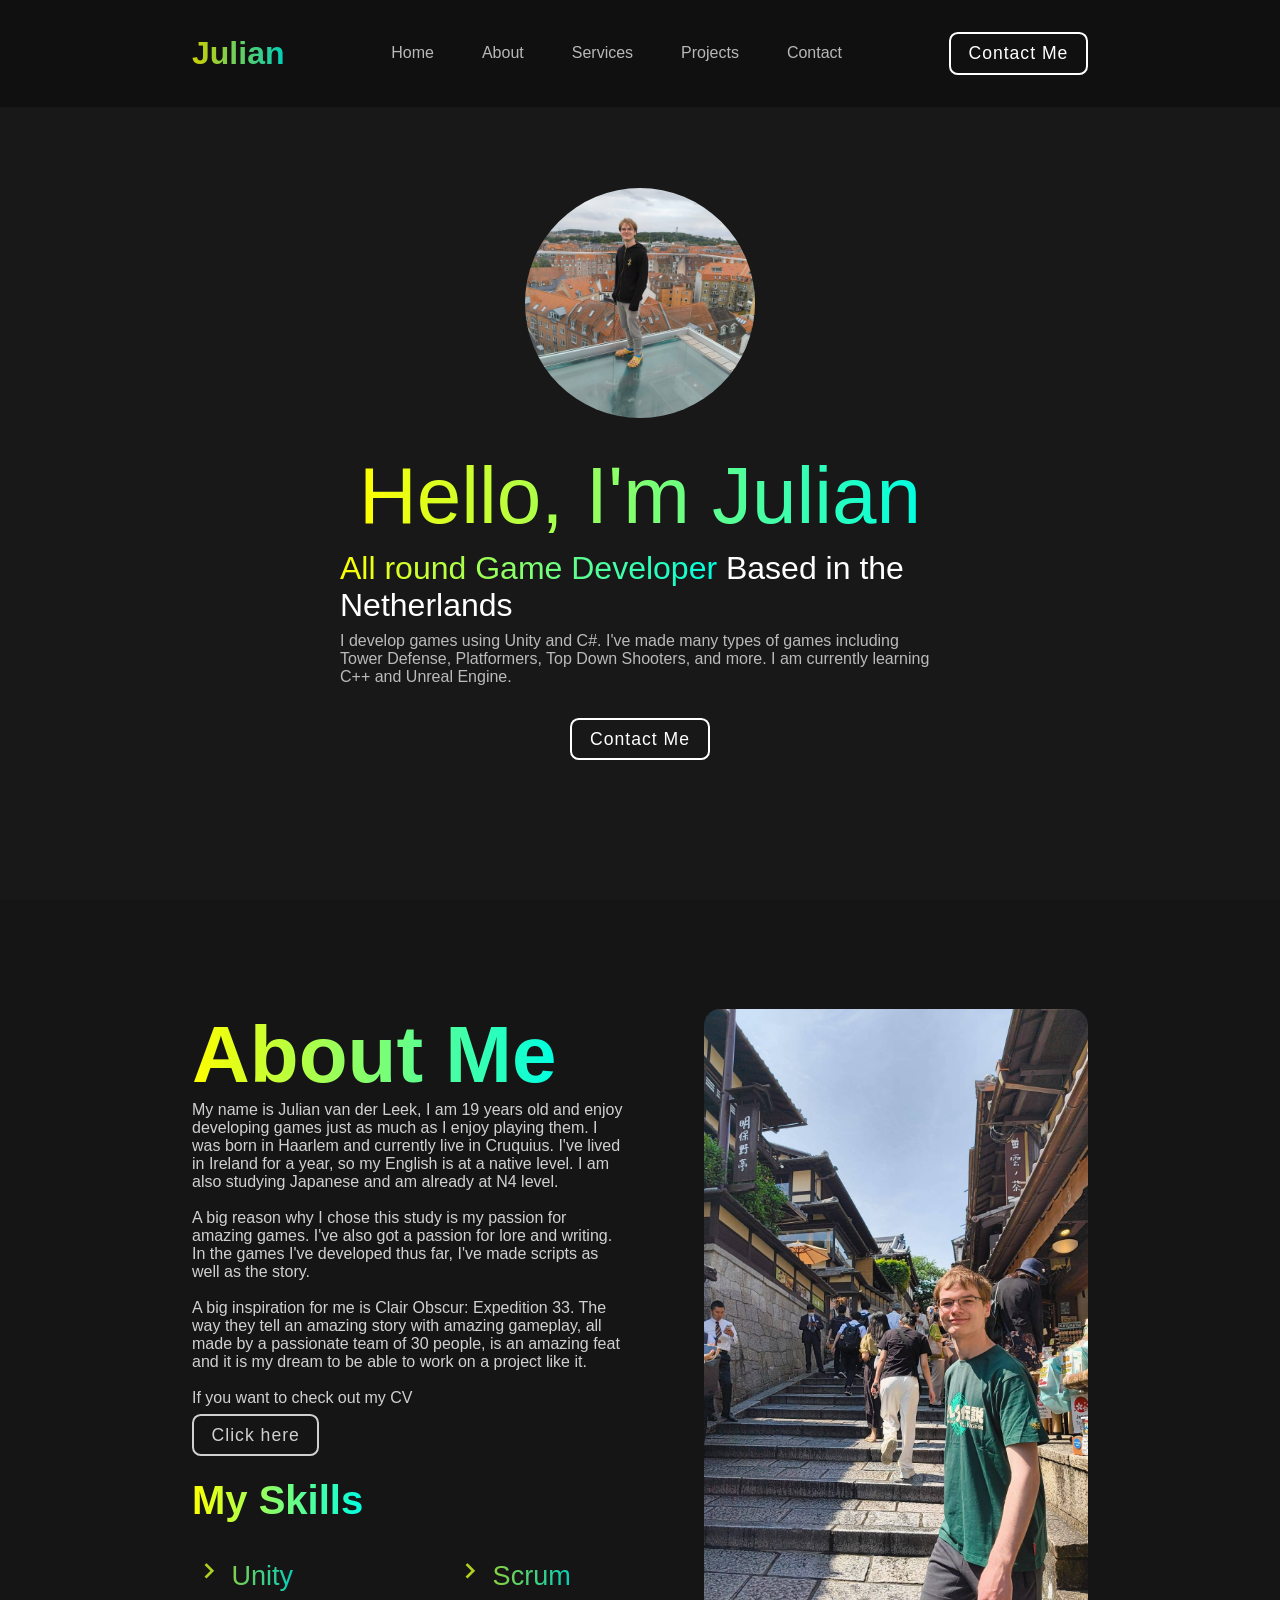
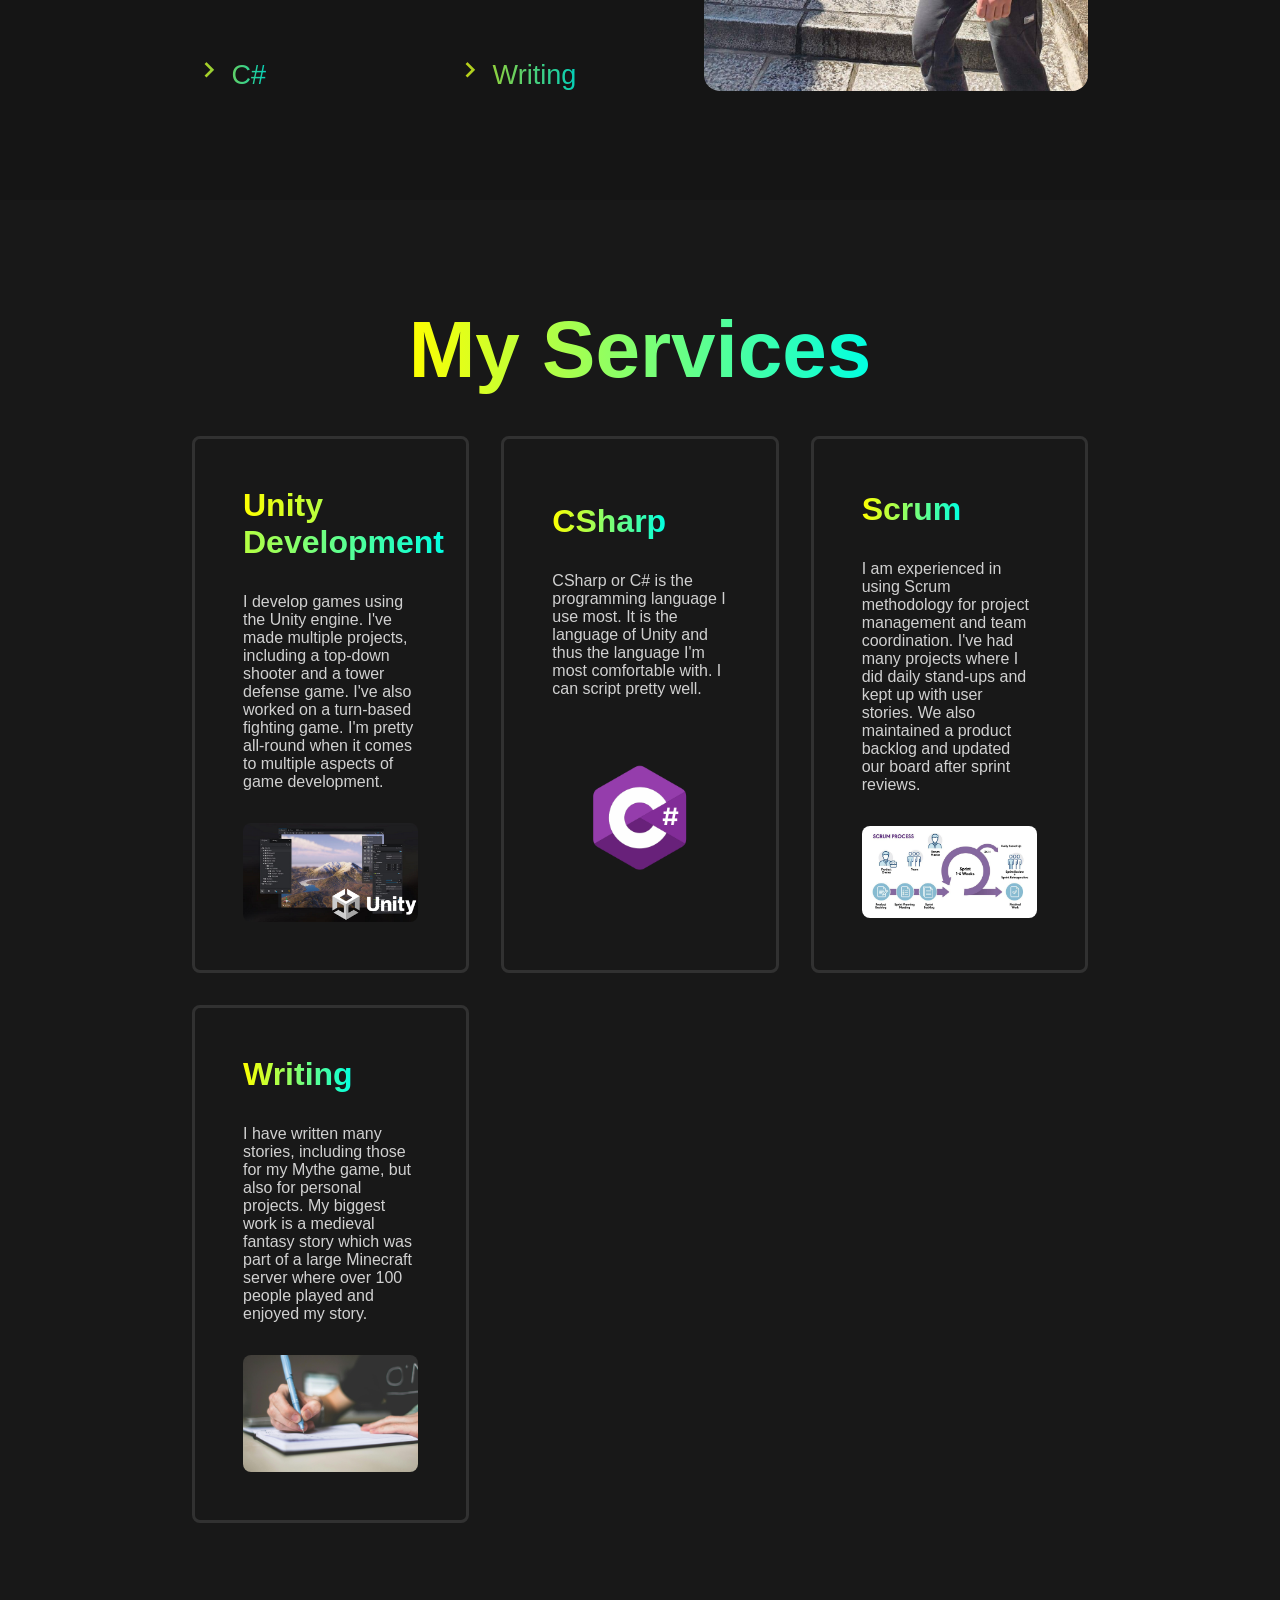
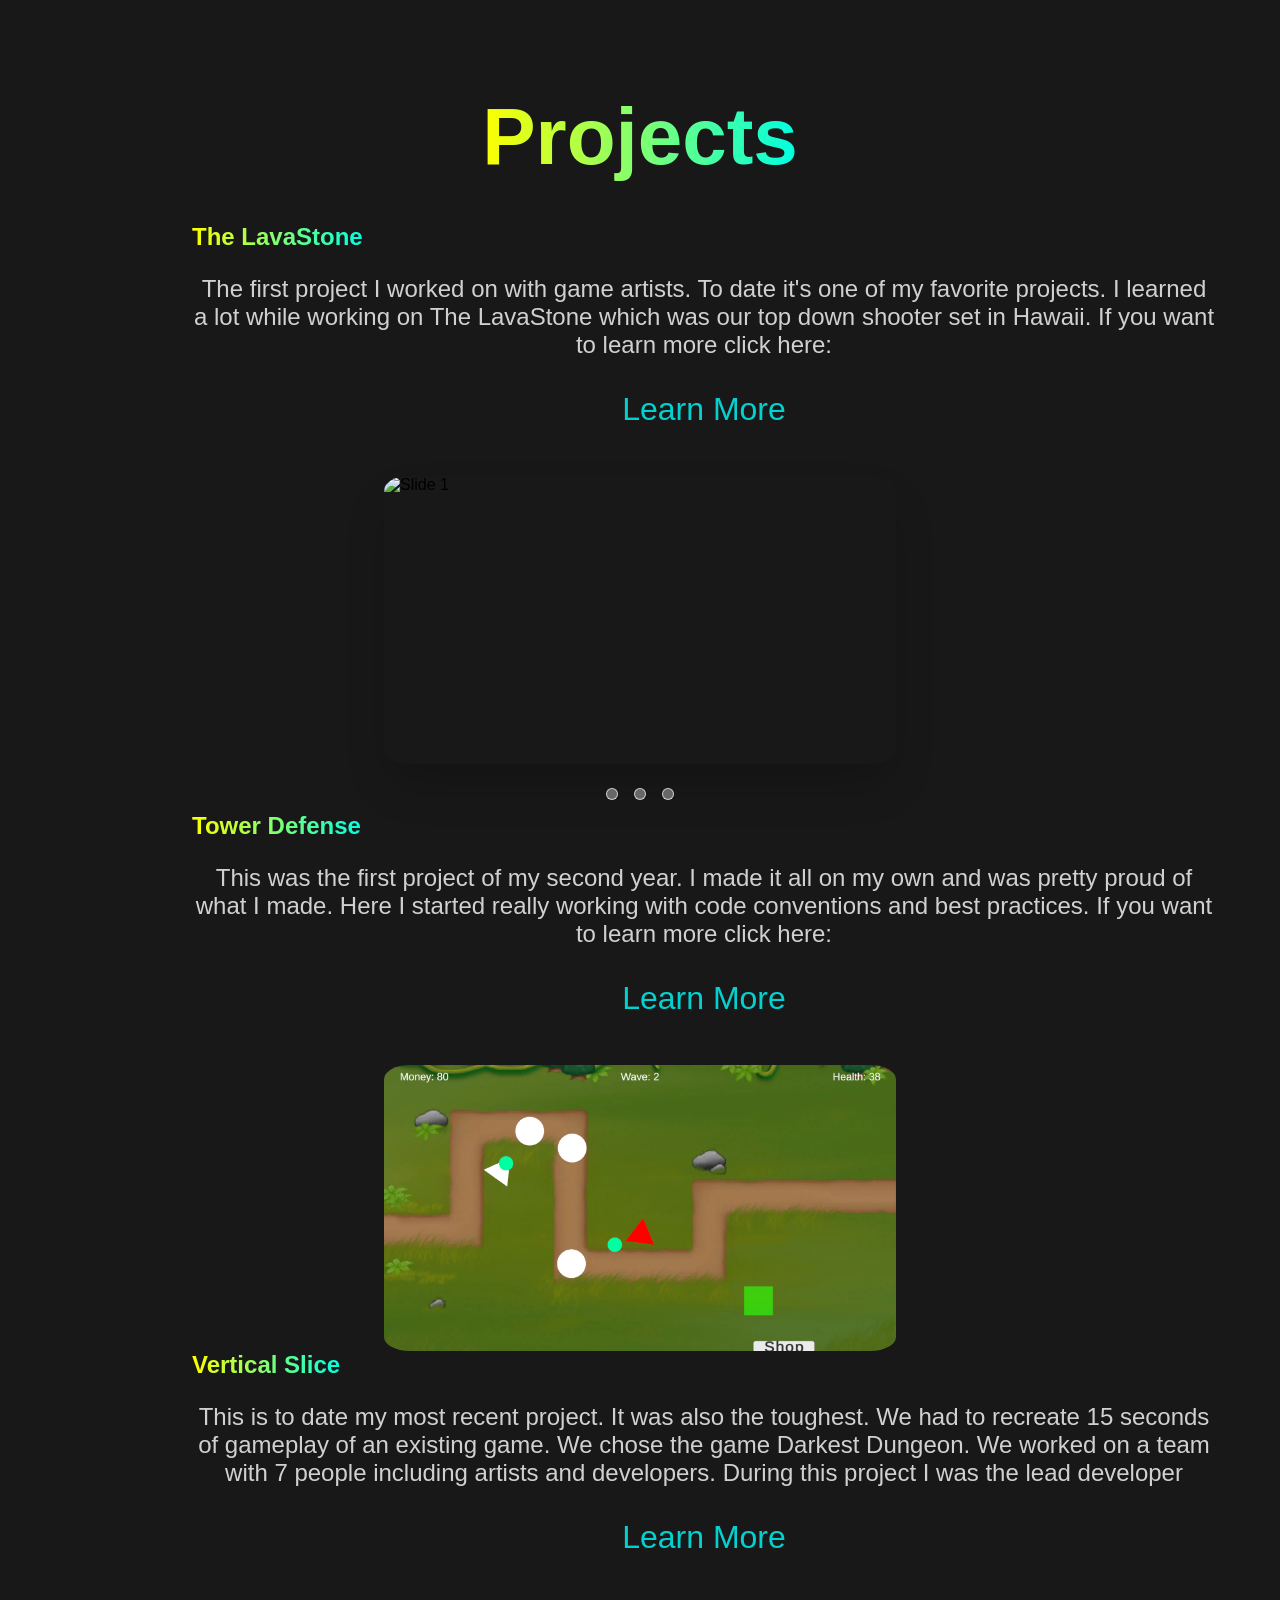
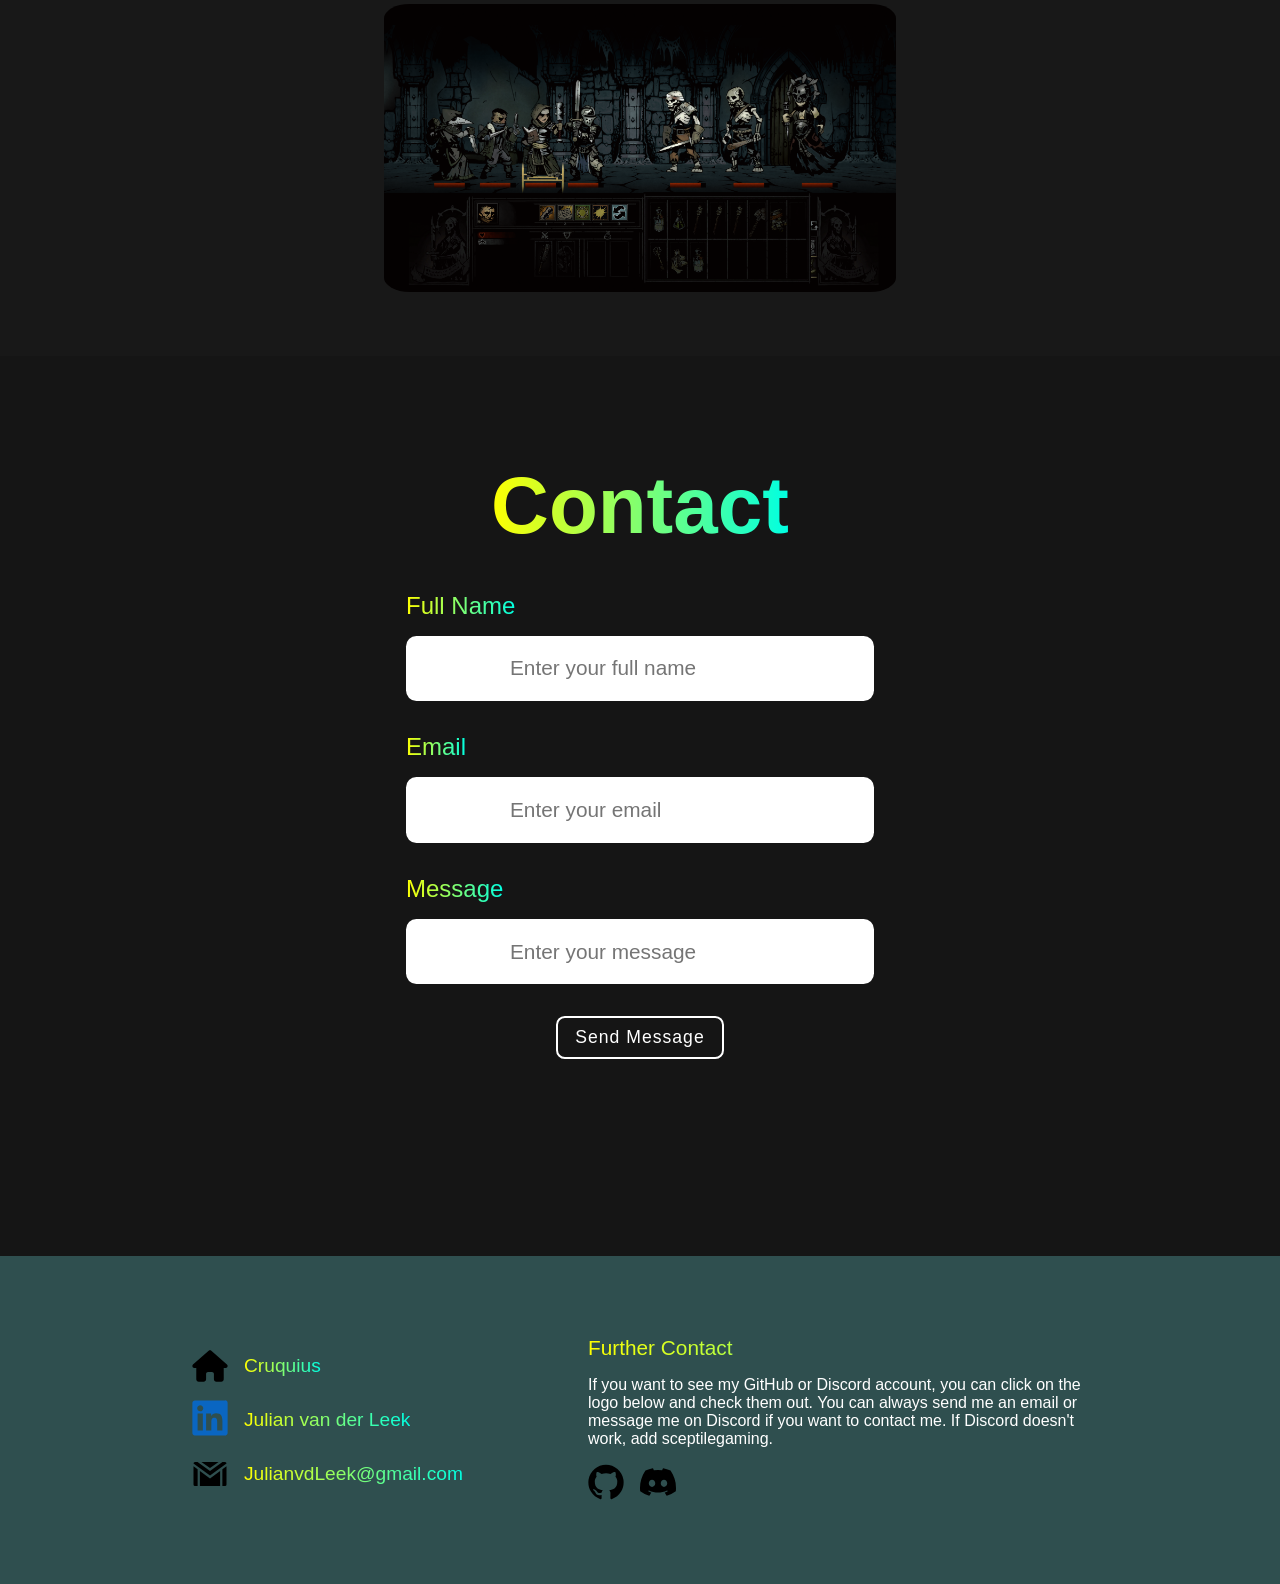
==== commit 39475422: "Add new image for home section and update project description; enhance image styling with aspect rat" ====
--- a/Portfolio/index.html
+++ b/Portfolio/index.html
@@ -24,7 +24,7 @@
     </nav>
 
     <section id="home">
-        <img src="Images/IMG-20250514-WA0024.jpg" alt="working on it">
+        <img src="Images/IMG-20250811-WA0000.jpg" alt="working on it">
 
         <div class="info-box">
             <h1><span>Hello, I'm Julian</span></h1>
@@ -131,7 +131,7 @@
             <div class="project-box">
 
                 <h1><span>Vertical Slice</span></h1>
-                <p class="whitep">This is to date my most recent project. It was also the toughest. We had to recreate 15 seconds of gameplay of an existing game. We chose the game Darkest Dungeon. We worked on a team with 7 people including artists and developers.</p>
+                <p class="whitep">This is to date my most recent project. It was also the toughest. We had to recreate 15 seconds of gameplay of an existing game. We chose the game Darkest Dungeon. We worked on a team with 7 people including artists and developers. During this project I was the lead developer</p>
                 <a href="verticalslice.html" class="githublink">Learn More</a>
                 <img src="Images/Schermafbeelding 2026-04-07 120800.png" alt="komt nog" class="Projects">
             </div>
--- a/Portfolio/style.css
+++ b/Portfolio/style.css
@@ -94,6 +94,8 @@
 }
 #home img{
     width: 18vw;
+    aspect-ratio: 1 / 1;
+    object-fit: cover;
     border-radius: 50%;
     margin-top: 3em;
 }
